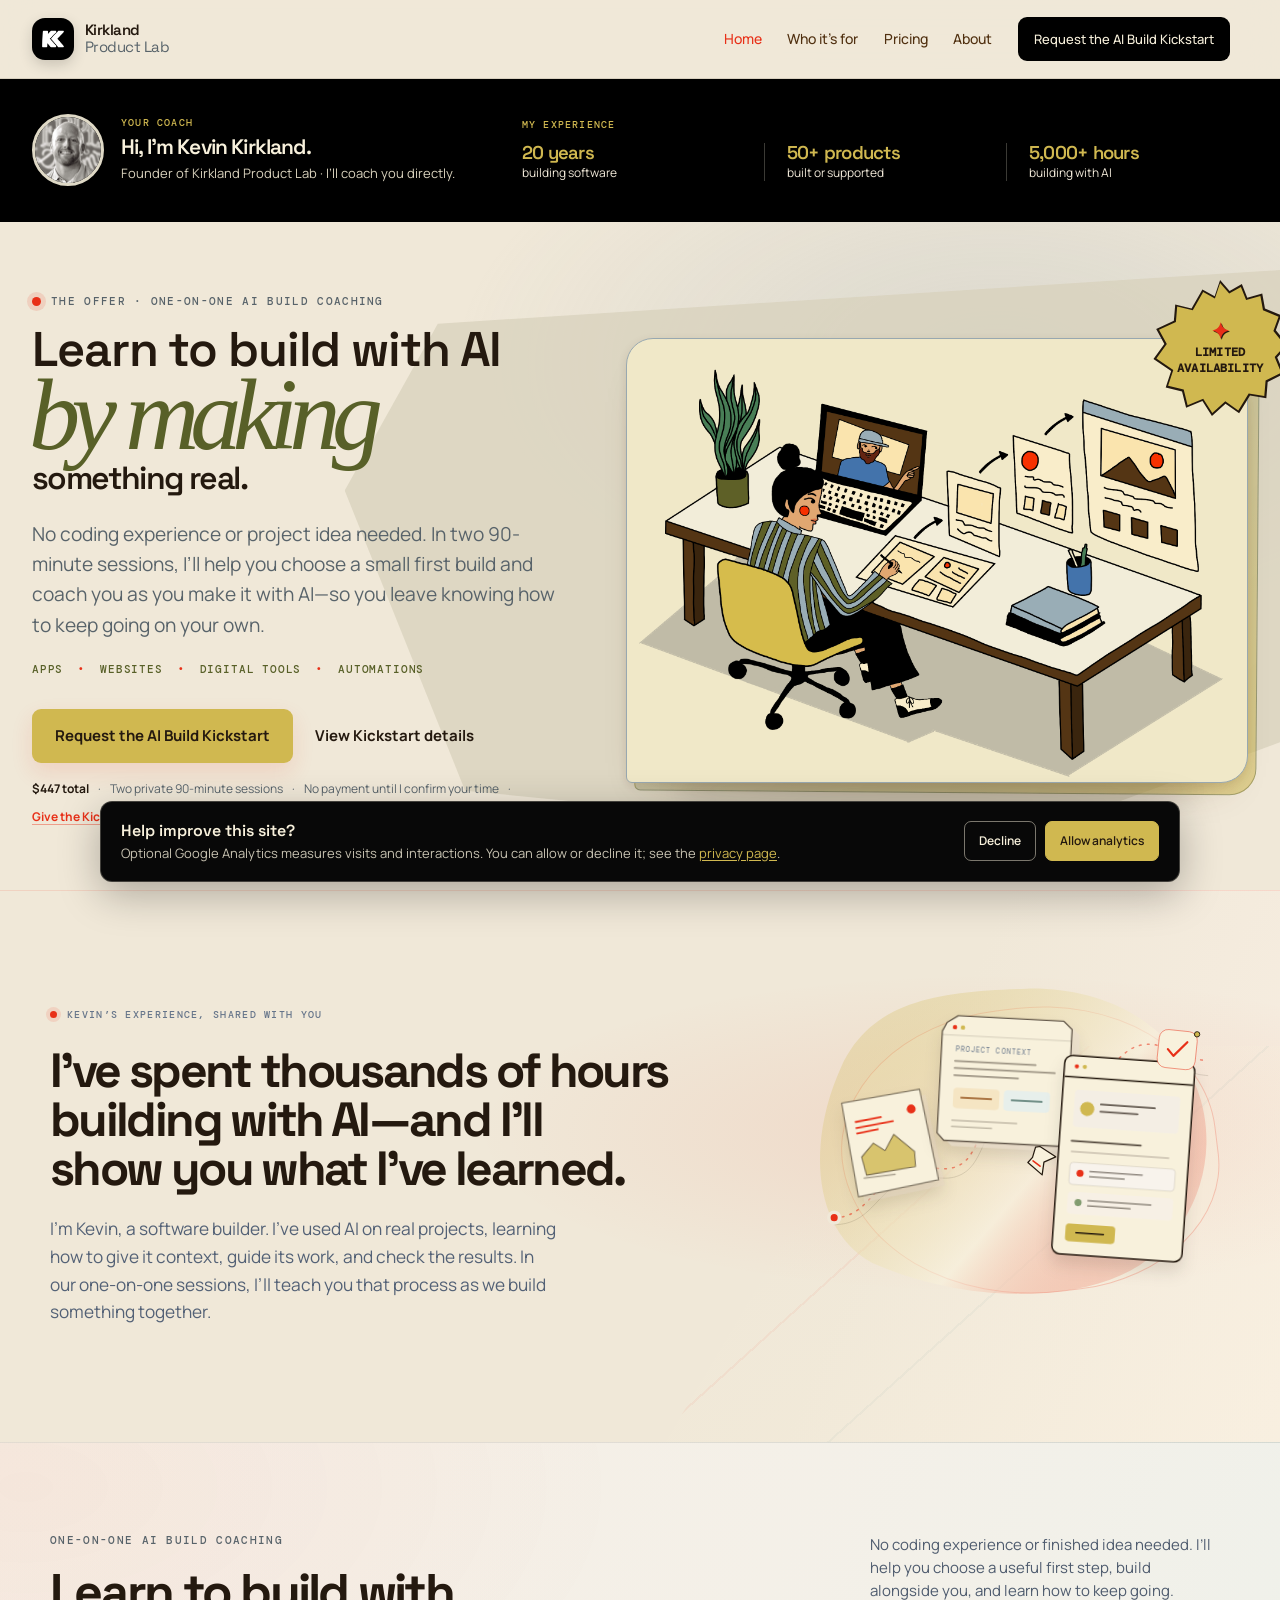
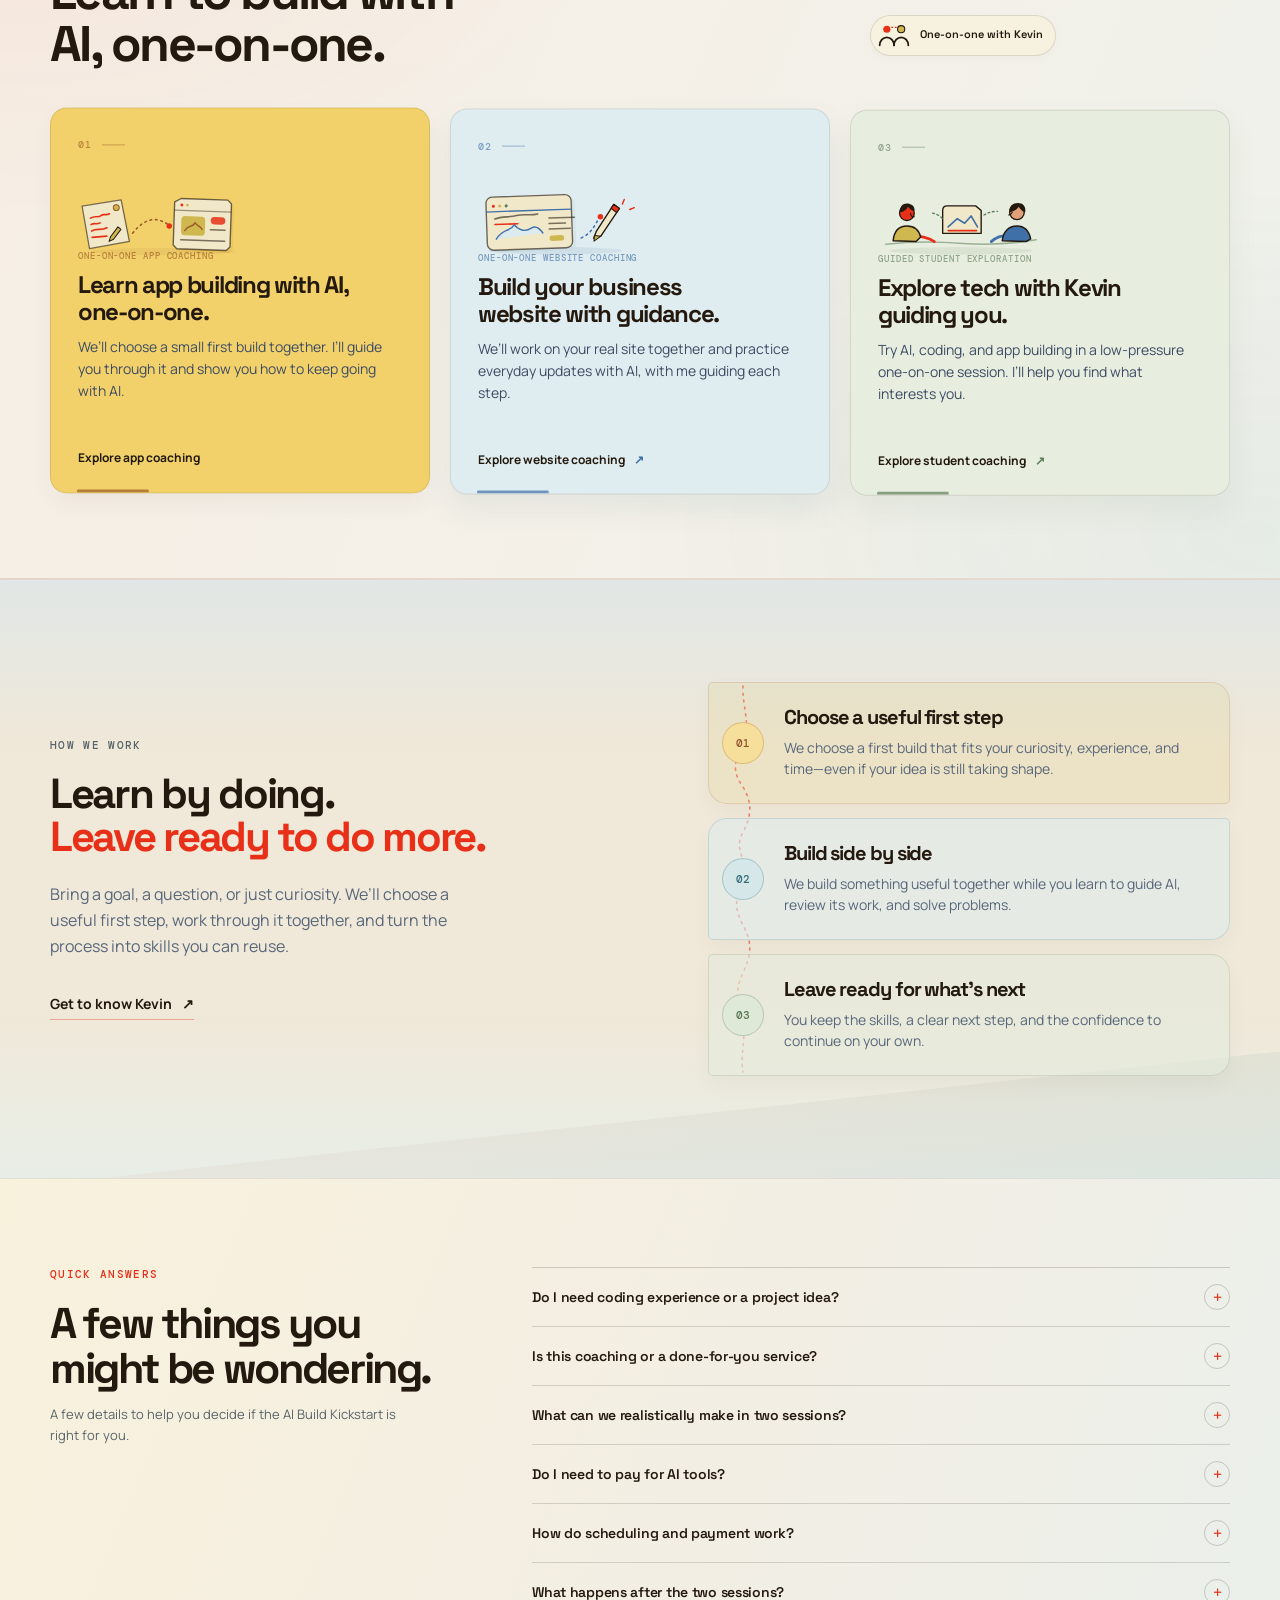
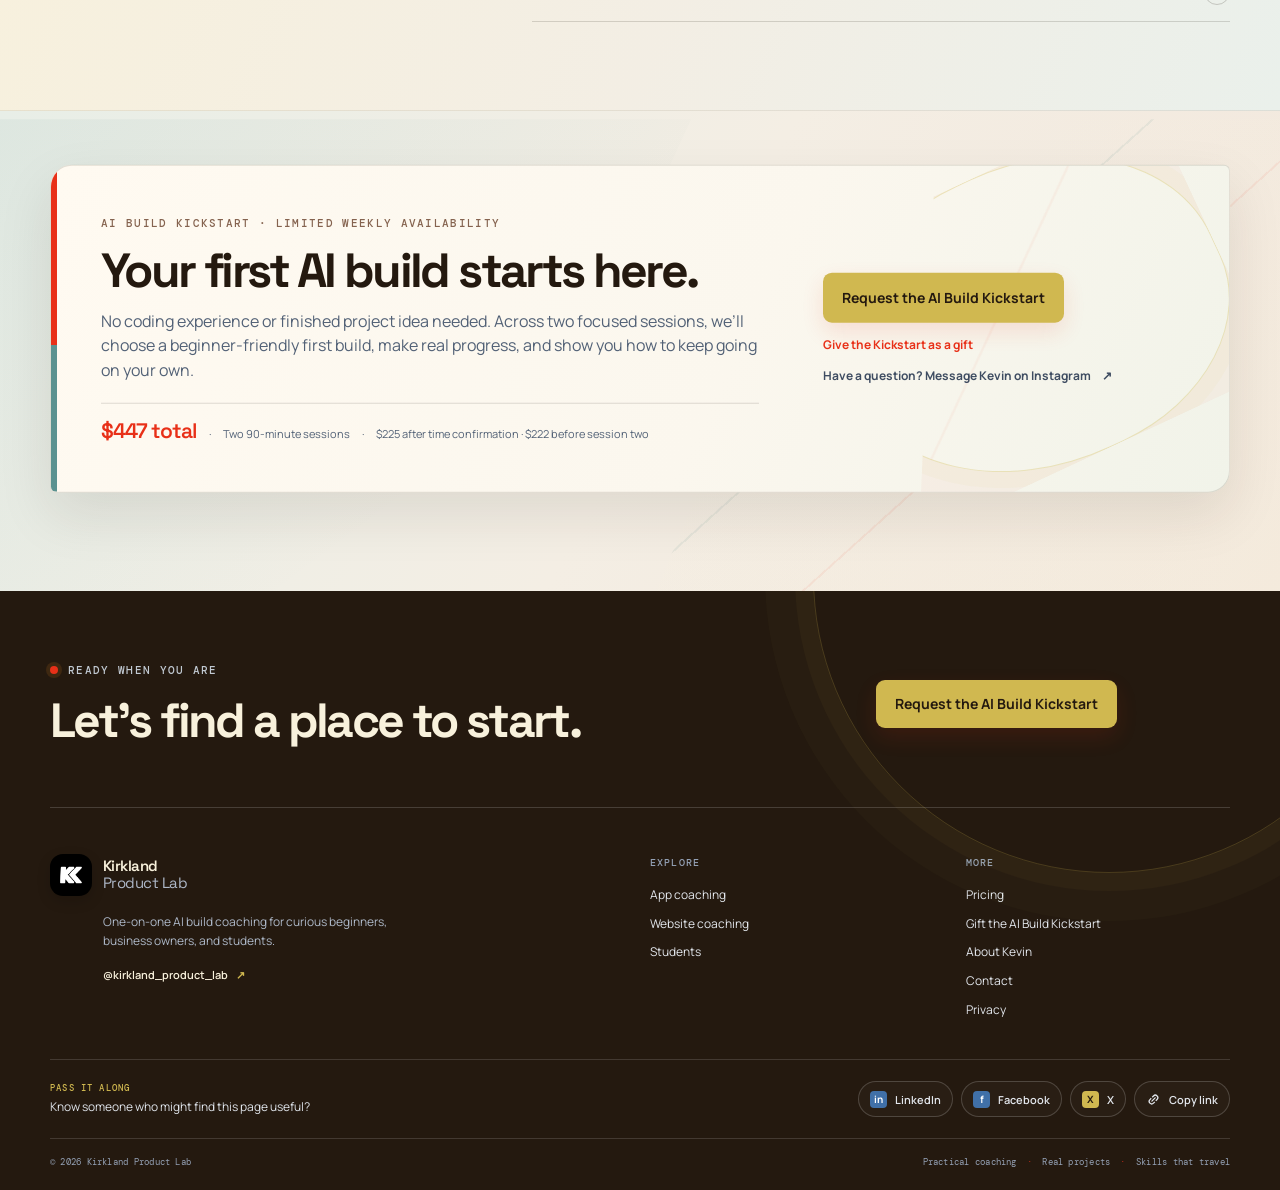
==== index.html @ ff5585af "Polish responsive navigation background" ====
<!doctype html>
<html lang="en">
  <head>
    <meta charset="utf-8" />
    <meta name="viewport" content="width=device-width, initial-scale=1" />
    <meta name="description" content="Curious about building with AI? No coding experience or finished project idea needed. Build a first project with Kevin and learn how to keep going on your own." />
    <title>AI Building for Beginners | Kirkland Product Lab</title>
    <link rel="canonical" href="https://maverick1o.github.io/KPL/" />
    <meta name="theme-color" content="#f0e8d8" />
    <meta property="og:type" content="website" />
    <meta property="og:locale" content="en_US" />
    <meta property="og:site_name" content="Kirkland Product Lab" />
    <meta property="og:title" content="AI Building for Beginners | Kirkland Product Lab" />
    <meta property="og:description" content="Curious about building with AI? No coding experience or finished project idea needed. Build a first project with Kevin and learn how to keep going on your own." />
    <meta property="og:url" content="https://maverick1o.github.io/KPL/" />
    <meta property="og:image" content="https://maverick1o.github.io/KPL/assets/home-build-with-ai-illustration.png" />
    <meta property="og:image:alt" content="A learner creates a digital project at a desk, with a coach guiding them on screen." />
    <meta name="twitter:card" content="summary_large_image" />
    <meta name="twitter:title" content="AI Building for Beginners | Kirkland Product Lab" />
    <meta name="twitter:description" content="Curious about building with AI? No coding experience or finished project idea needed. Build a first project with Kevin and learn how to keep going on your own." />
    <meta name="twitter:image" content="https://maverick1o.github.io/KPL/assets/home-build-with-ai-illustration.png" />
    <script type="application/ld+json">
{
  "@context": "https://schema.org",
  "@graph": [
    {
      "@type": "Organization",
      "@id": "https://maverick1o.github.io/KPL/#organization",
      "name": "Kirkland Product Lab",
      "url": "https://maverick1o.github.io/KPL/",
      "logo": {
        "@type": "ImageObject",
        "url": "https://maverick1o.github.io/KPL/assets/kpl-icon.png"
      },
      "founder": {
        "@id": "https://maverick1o.github.io/KPL/#kevin-kirkland"
      },
      "sameAs": [
        "https://www.instagram.com/kirkland_product_lab/"
      ]
    },
    {
      "@type": "Person",
      "@id": "https://maverick1o.github.io/KPL/#kevin-kirkland",
      "name": "Kevin Kirkland",
      "jobTitle": "Software consultant and AI coach",
      "worksFor": {
        "@id": "https://maverick1o.github.io/KPL/#organization"
      }
    },
    {
      "@type": "WebSite",
      "@id": "https://maverick1o.github.io/KPL/#website",
      "url": "https://maverick1o.github.io/KPL/",
      "name": "Kirkland Product Lab",
      "publisher": {
        "@id": "https://maverick1o.github.io/KPL/#organization"
      },
      "inLanguage": "en-US"
    },
    {
      "@type": "WebPage",
      "@id": "https://maverick1o.github.io/KPL/#webpage",
      "url": "https://maverick1o.github.io/KPL/",
      "name": "AI Building for Beginners | Kirkland Product Lab",
      "description": "Curious about building with AI? No coding experience or finished project idea needed. Build a first project with Kevin and learn how to keep going on your own.",
      "isPartOf": {
        "@id": "https://maverick1o.github.io/KPL/#website"
      },
      "publisher": {
        "@id": "https://maverick1o.github.io/KPL/#organization"
      },
      "inLanguage": "en-US"
    }
  ]
}
    </script>
    <link rel="icon" href="assets/kpl-icon.png" />
    <link rel="stylesheet" href="styles.css?v=kpl-responsive-20261112" />
    <script type="module" src="site.js?v=kpl-gift-form-20261112"></script>
  </head>
  <body data-page="home"><div id="site">
    <a class="skip-link" href="#main">Skip to content</a>
    <header class="site-header">
      <div class="shell nav-shell">
        <a class="brand" href="./" aria-label="Kirkland Product Lab home">
          <span class="brand-mark"><img src="assets/kpl-icon.png" alt="" /></span>
          <span class="brand-name">Kirkland <b>Product Lab</b></span>
        </a>
        <button class="menu-toggle" type="button" aria-expanded="false" aria-controls="primary-nav">
          <span></span><span></span><span class="sr-only">Toggle navigation</span>
        </button>
        <nav class="primary-nav" id="primary-nav" aria-label="Main navigation">

    <a href="./" aria-current="page">Home</a>

    <a href="./#offers" >Who it’s for</a>

    <a href="pricing.html" >Pricing</a>

    <a href="about.html" >About</a>

          <a class="nav-cta" href="booking.html#booking-widget">Request the AI Build Kickstart</a>
        </nav>
      </div>
    </header>

    <section class="coach-strip" aria-label="Your coach and Kevin's experience">
      <div class="coach-layout">
        <div class="coach-intro">
          <img class="coach-photo" src="assets/kevin-kirkland-02.jpg" alt="Kevin Kirkland" />
          <div><p class="coach-kicker">YOUR COACH</p><h2 class="coach-name">Hi, I’m Kevin Kirkland.</h2><p class="coach-role">Founder of Kirkland Product Lab · I’ll coach you directly.</p></div>
        </div>
        <div class="proof-wrap">
          <p class="proof-label">MY EXPERIENCE</p>
          <div class="proof-grid">
            <div class="proof-item"><span class="proof-value">20 years</span><p class="proof-description">building software</p></div>
            <div class="proof-item"><span class="proof-value">50+ products</span><p class="proof-description">built or supported</p></div>
            <div class="proof-item"><span class="proof-value">5,000+ hours</span><p class="proof-description">building with AI</p></div>
          </div>
        </div>
      </div>
    </section>
    <main id="main">
      <section class="home-hero" id="home-offer" aria-label="One-on-one AI build coaching offer">
        <div class="hero-grid">
          <div class="hero-copy">
            <p class="eyebrow"><span class="eyebrow-dot" aria-hidden="true"></span> THE OFFER · ONE-ON-ONE AI BUILD COACHING</p>
            <h1><span class="title-lead">Learn to build with AI</span><span class="title-word">by making</span><span class="title-follow">something real.</span></h1>
            <p class="hero-lede">No coding experience or project idea needed. In two 90-minute sessions, I’ll help you choose a small first build and coach you as you make it with AI—so you leave knowing how to keep going on your own.</p>
            <ul class="project-types" aria-label="Project examples"><li>Apps</li><li>Websites</li><li>Digital tools</li><li>Automations</li></ul>
            <div class="hero-actions"><a class="button button-lime" href="booking.html#booking-widget">Request the AI Build Kickstart</a><a class="text-link" href="#starter-offer">View Kickstart details</a></div>
            <p class="offer-details"><strong>$447 total</strong><span aria-hidden="true">·</span><span>Two private 90-minute sessions</span><span aria-hidden="true">·</span><span>No payment until I confirm your time</span><span aria-hidden="true">·</span><a href="gift.html" class="offer-gift-link">Give the Kickstart as a gift</a></p>
          </div>
          <figure class="hero-art">
            <div class="art-stack"><div class="art-plate"><img src="assets/home-build-with-ai-illustration.png" alt="A learner creates a digital project at a desk, with a coach guiding them on screen." /></div></div>
            <div class="availability-badge">
              <span class="availability-badge-spark" aria-hidden="true">✦</span>
              <span class="availability-badge-label"><span>Limited</span><span>Availability</span></span>
            </div>
          </figure>
        </div>
      </section>

      <section class="section intro-section" id="intro">
        <div class="shell intro-grid">
          <div class="intro-copy">
            <p class="eyebrow"><span class="eyebrow-dot" aria-hidden="true"></span> KEVIN’S EXPERIENCE, SHARED WITH YOU</p>
            <h2>I’ve spent thousands of hours building with AI—and I’ll show you what I’ve learned.</h2>
            <p class="section-lede">I’m Kevin, a software builder. I’ve used AI on real projects, learning how to give it context, guide its work, and check the results. In our one-on-one sessions, I’ll teach you that process as we build something together.</p>
          </div>
          <figure class="intro-art" data-parallax="0.04">
            <svg viewBox="0 0 480 390" role="img" aria-labelledby="idea-art-title idea-art-desc">
              <title id="idea-art-title">How Kevin turns AI into useful project work</title>
              <desc id="idea-art-desc">A project idea is shaped with useful context, tested in an app, and refined with careful human review before it is ready to use.</desc>
              <defs>
                <linearGradient id="idea-wash" x1="62" y1="45" x2="420" y2="352" gradientUnits="userSpaceOnUse">
                  <stop stop-color="#d0b850" stop-opacity=".25" />
                  <stop offset=".58" stop-color="#f8f1dc" stop-opacity=".62" />
                  <stop offset="1" stop-color="#e83018" stop-opacity=".1" />
                </linearGradient>
                <filter id="idea-shadow" x="25" y="36" width="442" height="334" color-interpolation-filters="sRGB" filterUnits="userSpaceOnUse">
                  <feDropShadow dx="0" dy="11" stdDeviation="9" flood-color="#24190f" flood-opacity=".12" />
                </filter>
              </defs>
              <path d="M251 25c89-2 165 40 192 113 31 83-9 176-86 210-74 33-189 26-280-14C8 297 4 196 42 113 77 37 154 28 251 25Z" fill="url(#idea-wash)" />
              <path d="M34 283c36 0 44-37 75-52 27-13 45 4 66-7 27-14 23-67 57-82 29-13 51 11 77 3 29-9 42-53 74-57 26-3 43 17 72 18" fill="none" stroke="#e83018" stroke-opacity=".53" stroke-width="1.7" stroke-linecap="round" stroke-dasharray="2 7" />
              <path d="M34 291c40 0 47-35 78-50 26-12 43 5 66-7 27-14 25-63 57-77 28-12 51 11 77 3 29-9 42-50 73-54 24-3 44 16 70 17" fill="none" stroke="#24190f" stroke-opacity=".13" stroke-width="1.1" stroke-linecap="round" />
              <circle cx="34" cy="283" r="6" fill="#e83018" stroke="#f0e8d8" stroke-width="4" />

              <g transform="rotate(-7 95 205)" filter="url(#idea-shadow)">
                <path d="M55 155 144 150l9 104-92 8Z" fill="#e7d8c5" fill-opacity=".48" />
                <path d="M49 148 138 143l9 104-92 8Z" fill="#f8f1dc" stroke="#24190f" stroke-opacity=".52" stroke-width="1.4" stroke-linejoin="round" />
                <path d="m62 171 29-2m-29 9 42-3m-42 9 24-2" stroke="#e83018" stroke-width="2" stroke-linecap="round" />
                <path d="m64 211 15-14 12 10 12-17 21 22-1 17-56 3Z" fill="#d0b850" fill-opacity=".78" stroke="#24190f" stroke-opacity=".55" stroke-width="1.2" stroke-linejoin="round" />
                <path d="M64 235h35" stroke="#24190f" stroke-opacity=".36" stroke-width="1.7" stroke-linecap="round" />
                <circle cx="126" cy="164" r="5" fill="#e83018" />
              </g>

              <g transform="rotate(3 239 131)" filter="url(#idea-shadow)">
                <path d="m167 73 12-8h119l10 9v124l-9 8H170l-8-8V83Z" fill="#eadfce" fill-opacity=".7" />
                <path d="m158 67 12-8h119l10 9v124l-9 8H161l-8-8V77Z" fill="#f8f1dc" stroke="#24190f" stroke-opacity=".68" stroke-width="1.5" stroke-linejoin="round" />
                <path d="M153 81h146" stroke="#24190f" stroke-opacity=".18" />
                <circle cx="167" cy="72" r="2.5" fill="#e83018" />
                <circle cx="176" cy="72" r="2.5" fill="#d0b850" />
                <text x="169" y="99" fill="#66758a" font-family="DM Mono, monospace" font-size="8" letter-spacing="1.2">PROJECT CONTEXT</text>
                <path d="M169 110h91m-91 8h113m-113 8h72" stroke="#24190f" stroke-opacity=".42" stroke-width="2" stroke-linecap="round" />
                <rect x="169" y="140" width="52" height="23" rx="4" fill="#f5e5c3" />
                <path d="M178 151h34" stroke="#9a5a25" stroke-opacity=".8" stroke-width="2" stroke-linecap="round" />
                <rect x="226" y="140" width="52" height="23" rx="4" fill="#e7efeb" />
                <path d="M235 151h34" stroke="#557970" stroke-opacity=".8" stroke-width="2" stroke-linecap="round" />
                <path d="M169 177h73m-73 7h45" stroke="#24190f" stroke-opacity=".25" stroke-width="1.7" stroke-linecap="round" />
              </g>

              <g transform="rotate(4 367 222)" filter="url(#idea-shadow)">
                <rect x="286" y="105" width="147" height="224" rx="9" fill="#f8f1dc" stroke="#24190f" stroke-width="1.7" />
                <path d="M287 129h145" stroke="#24190f" stroke-width="1.5" />
                <circle cx="300" cy="117" r="2.4" fill="#e83018" />
                <circle cx="309" cy="117" r="2.4" fill="#d0b850" />
                <rect x="300" y="143" width="119" height="42" rx="4" fill="#f4eee4" />
                <circle cx="315" cy="164" r="8" fill="#d0b850" />
                <path d="M330 158h61m-61 8h42" stroke="#24190f" stroke-opacity=".68" stroke-width="2" stroke-linecap="round" />
                <path d="M300 201h78" stroke="#24190f" stroke-opacity=".75" stroke-width="2.2" stroke-linecap="round" />
                <path d="M300 213h111" stroke="#24190f" stroke-opacity=".22" stroke-width="1.5" />
                <rect x="300" y="225" width="119" height="25" rx="4" fill="#f8f3ec" stroke="#24190f" stroke-opacity=".12" />
                <circle cx="312" cy="237" r="4" fill="#e83018" />
                <path d="M323 234h59m-59 6h39" stroke="#24190f" stroke-opacity=".48" stroke-width="1.7" stroke-linecap="round" />
                <rect x="300" y="258" width="119" height="25" rx="4" fill="#f7f0e5" />
                <circle cx="312" cy="270" r="4" fill="#829c70" />
                <path d="M323 267h71m-71 6h48" stroke="#24190f" stroke-opacity=".48" stroke-width="1.7" stroke-linecap="round" />
                <rect x="300" y="294" width="56" height="20" rx="4" fill="#d0b850" />
                <path d="M312 304h31" stroke="#24190f" stroke-width="1.8" stroke-linecap="round" />
              </g>

              <g transform="rotate(-8 280 217)">
                <path d="m268 201 16 14-14 4-4 14-14-16 6-5 5-11Z" fill="#f8f1dc" stroke="#24190f" stroke-width="1.4" stroke-linejoin="round" />
                <path d="m258 216 7 7" stroke="#e83018" stroke-width="1.8" stroke-linecap="round" />
              </g>
              <g transform="rotate(6 419 94)">
                <rect x="399" y="72" width="43" height="43" rx="10" fill="#f8f1dc" stroke="#e83018" stroke-opacity=".52" />
                <path d="m410 94 7 7 14-17" fill="none" stroke="#e83018" stroke-width="2.5" stroke-linecap="round" stroke-linejoin="round" />
                <circle cx="441" cy="74" r="3" fill="#d0b850" stroke="#24190f" stroke-width="1" />
              </g>
            </svg>
          </figure>
        </div>
      </section>

      <section class="section offers-section" id="offers" data-parallax-bg="0.025">
        <div class="shell">
          <div class="section-heading">
            <div><p class="eyebrow">ONE-ON-ONE AI BUILD COACHING</p><h2>Learn to build with AI, one-on-one.</h2></div>
            <div class="offers-intro">
              <p>No coding experience or finished idea needed. I’ll help you choose a useful first step, build alongside you, and learn how to keep going.</p>
              <div class="coach-note">
                <svg viewBox="0 0 38 32" aria-hidden="true">
                  <circle cx="11" cy="9" r="4" fill="#e83018" />
                  <path d="M3 27c0-5 3.6-9 8-9s8 4 8 9" fill="none" stroke="#24190f" stroke-width="2" stroke-linecap="round" />
                  <circle cx="27" cy="9" r="4" fill="#d0b850" stroke="#24190f" stroke-width="1.2" />
                  <path d="M19 27c0-5 3.6-9 8-9s8 4 8 9" fill="none" stroke="#24190f" stroke-width="2" stroke-linecap="round" />
                  <path d="M16 7h6" stroke="#e83018" stroke-width="1.5" stroke-dasharray="2 2" />
                </svg>
                <span>One-on-one with Kevin</span>
              </div>
            </div>
          </div>
          <div class="offer-grid">
            <article class="offer-card offer-card-lime" data-parallax="0.015">
              <div class="card-topline"><span class="card-index">01</span><span class="card-icon">&lt;/&gt;</span></div>
              <svg class="offer-art" data-parallax="0.05" viewBox="0 0 180 72" aria-hidden="true">
                <ellipse cx="92" cy="63" rx="79" ry="4" fill="#9a5a25" fill-opacity=".09" />
                <g transform="rotate(-5 32 36)">
                  <path d="M8 14 51 10l5 45-44 4Z" fill="#d8a735" fill-opacity=".19" />
                  <path d="M6 11 49 8l5 46-44 4Z" fill="#f0e8c8" stroke="#24190f" stroke-opacity=".58" stroke-width="1.4" stroke-linejoin="round" />
                  <circle cx="43" cy="16" r="3.2" fill="#d0b850" stroke="#9a5a25" stroke-width="1.1" />
                  <path d="M14 25c5-3 8 1 12-2 3-2 5 1 9-1M14 32c4-2 6 1 10-1M14 39c6-3 10 1 17-2M14 46h16" fill="none" stroke="#e83018" stroke-width="1.8" stroke-linecap="round" />
                  <path d="m34 47 9-10 3 3-9 10-5 2Z" fill="#d0b850" stroke="#24190f" stroke-width="1.1" stroke-linejoin="round" />
                </g>
                <path d="M59 43c14-17 26-19 41-8" fill="none" stroke="#9a5a25" stroke-width="1.7" stroke-dasharray="2 4" stroke-linecap="round" />
                <circle cx="99" cy="35" r="3" fill="#e83018" />
                <g transform="rotate(2 137 36)">
                  <path d="m107 13 7-4h51l4 4v47l-4 4h-54l-4-4Z" fill="#c99125" fill-opacity=".16" />
                  <path d="m104 10 7-4h51l4 4v47l-4 4h-54l-4-4Z" fill="#f0e8c8" stroke="#24190f" stroke-opacity=".65" stroke-width="1.5" stroke-linejoin="round" />
                  <path d="M104 19h62" stroke="#24190f" stroke-opacity=".42" stroke-width="1.3" />
                  <circle cx="112" cy="13" r="1.6" fill="#e83018" /><circle cx="118" cy="13" r="1.6" fill="#d0b850" />
                  <rect x="112" y="25" width="26" height="21" rx="4" fill="#d0b850" />
                  <path d="M116 41c5-8 8-3 11-9 3 4 6 3 8 7" fill="none" stroke="#9a5a25" stroke-width="1.5" stroke-linecap="round" />
                  <rect x="144" y="25" width="16" height="8" rx="4" fill="#e83018" fill-opacity=".84" />
                  <path d="M144 39h16M112 51h48" stroke="#24190f" stroke-opacity=".58" stroke-width="1.6" stroke-linecap="round" />
                </g>
              </svg>
              <p class="card-label">ONE-ON-ONE APP COACHING</p>
              <h3>Learn app building with AI, one-on-one.</h3>
              <p>We’ll choose a small first build together. I’ll guide you through it and show you how to keep going with AI.</p>
              <a class="card-link" href="app-building.html">Explore app coaching</a>
            </article>
            <article class="offer-card" data-parallax="0.018">
              <div class="card-topline"><span class="card-index">02</span><span class="card-icon">↗</span></div>
              <svg class="offer-art" data-parallax="0.046" viewBox="0 0 180 72" aria-hidden="true">
                <ellipse cx="84" cy="63" rx="73" ry="4" fill="#4070a8" fill-opacity=".1" />
                <g transform="rotate(-2 59 36)">
                  <path d="M13 13c0-4 3-7 7-7h79c4 0 7 3 7 7v44c0 4-3 7-7 7H20c-4 0-7-3-7-7Z" fill="#b8d0d5" fill-opacity=".3" />
                  <path d="M9 10c0-4 3-7 7-7h79c4 0 7 3 7 7v44c0 4-3 7-7 7H16c-4 0-7-3-7-7Z" fill="#f0e8c8" stroke="#24190f" stroke-opacity=".64" stroke-width="1.5" />
                  <path d="M9 19h93" stroke="#4070a8" stroke-width="1.4" />
                  <circle cx="17" cy="13" r="1.7" fill="#e83018" /><circle cx="24" cy="13" r="1.7" fill="#d0b850" /><circle cx="31" cy="13" r="1.7" fill="#5e7e5a" />
                  <path d="M18 27c8-3 16-1 24-3 8-2 15 1 23-1" fill="none" stroke="#24190f" stroke-opacity=".6" stroke-width="1.7" stroke-linecap="round" />
                  <path d="M18 33h25" stroke="#e83018" stroke-width="1.7" stroke-linecap="round" />
                  <path d="M19 49c8-12 15-7 20-15 5 6 11 9 19 4 4-2 8 0 12 6" fill="#dcebef" stroke="#4070a8" stroke-width="1.5" stroke-linecap="round" stroke-linejoin="round" />
                  <path d="M77 28h28M77 34h18M77 40h23" stroke="#24190f" stroke-opacity=".58" stroke-width="1.6" stroke-linecap="round" />
                  <rect x="77" y="47" width="16" height="6" rx="3" fill="#d0b850" />
                </g>
                <path d="M112 49c10-4 15-13 20-23" fill="none" stroke="#4070a8" stroke-width="1.7" stroke-dasharray="2 4" stroke-linecap="round" />
                <circle cx="133" cy="26" r="3" fill="#e83018" />
                <g transform="rotate(13 148 33)">
                  <path d="m143 13 7 3-13 34-7 4 1-8Z" fill="#f0e8c8" stroke="#24190f" stroke-width="1.5" stroke-linejoin="round" />
                  <path d="m143 13 7 3-2 5-7-3Z" fill="#e83018" stroke="#24190f" stroke-width="1.2" stroke-linejoin="round" />
                  <path d="m130 51 7-1-6 7Z" fill="#d0b850" stroke="#24190f" stroke-width="1.1" stroke-linejoin="round" />
                </g>
                <path d="m157 12 2-5m6 11 5-2" stroke="#e83018" stroke-width="1.6" stroke-linecap="round" />
              </svg>
              <p class="card-label">ONE-ON-ONE WEBSITE COACHING</p>
              <h3>Build your business website with guidance.</h3>
              <p>We’ll work on your real site together and practice everyday updates with AI, with me guiding each step.</p>
              <a class="card-link" href="website-building.html">Explore website coaching <span aria-hidden="true">↗</span></a>
            </article>
            <article class="offer-card" data-parallax="0.021">
              <div class="card-topline"><span class="card-index">03</span><span class="card-icon">✳</span></div>
              <svg class="offer-art" data-parallax="0.042" viewBox="0 0 180 72" aria-hidden="true">
                <ellipse cx="90" cy="64" rx="78" ry="4" fill="#5e7e5a" fill-opacity=".1" />
                <path d="M8 57c32-4 59-3 84-1 29 2 52 1 80-4" fill="none" stroke="#5e7e5a" stroke-opacity=".55" stroke-width="1.7" stroke-linecap="round" />
                <path d="M32 48c12-1 21 1 29 6" fill="none" stroke="#e83018" stroke-width="3" stroke-linecap="round" />
                <path d="M148 48c-10-2-18 0-25 6" fill="none" stroke="#4070a8" stroke-width="3" stroke-linecap="round" />
                <path d="M70 20c0-3 2-5 5-5h31l6 5v25H70Z" fill="#f0e8c8" stroke="#24190f" stroke-width="1.5" stroke-linejoin="round" />
                <path d="m76 38 10-9 8 5 7-8 7 12" fill="none" stroke="#4070a8" stroke-width="1.8" stroke-linecap="round" stroke-linejoin="round" />
                <path d="M76 42h31" stroke="#e83018" stroke-width="1.7" stroke-linecap="round" />
                <path d="M59 23c4 1 7 2 11 6m45-4c5-3 9-4 15-4" fill="none" stroke="#5e7e5a" stroke-width="1.5" stroke-dasharray="2 3" stroke-linecap="round" />
                <circle cx="31" cy="23" r="8" fill="#e83018" stroke="#24190f" stroke-width="1.5" />
                <path d="M23 22c0-7 5-11 11-9 4 1 6 4 5 8-3-1-5-3-7-5-2 4-5 6-9 6Z" fill="#24190f" />
                <path d="M16 53c1-10 6-16 15-16 8 0 13 4 15 12l-5 5Z" fill="#d0b850" stroke="#24190f" stroke-width="1.6" stroke-linejoin="round" />
                <path d="M35 23c0 3 2 4 4 4" fill="none" stroke="#24190f" stroke-width="1.2" stroke-linecap="round" />
                <circle cx="151" cy="22" r="8" fill="#e0a078" stroke="#24190f" stroke-width="1.5" />
                <path d="M143 22c-1-6 3-10 9-10 6 0 9 4 8 10-3-1-5-3-7-6-2 3-5 5-10 6Z" fill="#24190f" />
                <path d="M135 53c1-10 7-16 16-16 8 0 13 5 15 14l-5 3Z" fill="#4070a8" stroke="#24190f" stroke-width="1.6" stroke-linejoin="round" />
                <path d="M146 22c-1 2-2 3-4 3" fill="none" stroke="#24190f" stroke-width="1.2" stroke-linecap="round" />
              </svg>
              <p class="card-label">GUIDED STUDENT EXPLORATION</p>
              <h3>Explore tech with Kevin guiding you.</h3>
              <p>Try AI, coding, and app building in a low-pressure one-on-one session. I’ll help you find what interests you.</p>
              <a class="card-link" href="student-coaching.html">Explore student coaching <span aria-hidden="true">↗</span></a>
            </article>
          </div>
        </div>
      </section>

      <section class="section how-section" id="how-we-work" data-parallax-bg="0.016">
        <div class="shell how-grid">
          <div class="how-intro">
            <p class="eyebrow">HOW WE WORK</p>
            <h2>Learn by doing.<br /><span>Leave ready to do more.</span></h2>
            <p>Bring a goal, a question, or just curiosity. We’ll choose a useful first step, work through it together, and turn the process into skills you can reuse.</p>
            <a class="text-link" href="about.html">Get to know Kevin <span aria-hidden="true">↗</span></a>
          </div>
          <div class="steps-list">
              <svg class="steps-route" data-parallax="0.03" viewBox="0 0 70 394" preserveAspectRatio="none" aria-hidden="true">
              <path d="M35 4c-1 21 8 36 0 56-8 19-12 28 0 45 10 16 8 30 0 45-11 20 8 30 0 48-8 20-9 28 0 45 10 19 8 30 0 48-10 20-4 32 0 50 3 18-3 31 0 49" fill="none" stroke="#e83018" stroke-opacity=".56" stroke-width="1.6" stroke-linecap="round" stroke-dasharray="2 5" />
              <circle cx="35" cy="60" r="4" fill="#d0b850" stroke="#9a5a25" stroke-width="1.3" />
              <circle cx="35" cy="198" r="4" fill="#dcebef" stroke="#4070a8" stroke-width="1.3" />
              <circle cx="35" cy="337" r="4" fill="#e4ebdc" stroke="#5e7e5a" stroke-width="1.3" />
            </svg>
            <article class="step"><span>01</span><div><h3>Choose a useful first step</h3><p>We choose a first build that fits your curiosity, experience, and time—even if your idea is still taking shape.</p></div></article>
            <article class="step"><span>02</span><div><h3>Build side by side</h3><p>We build something useful together while you learn to guide AI, review its work, and solve problems.</p></div></article>
            <article class="step"><span>03</span><div><h3>Leave ready for what’s next</h3><p>You keep the skills, a clear next step, and the confidence to continue on your own.</p></div></article>
          </div>
        </div>
      </section>


    <section class="faq-section" id="kickstart-faq" aria-labelledby="kickstart-faq-title">
      <div class="shell faq-layout">
        <div class="faq-intro">
          <p class="eyebrow">QUICK ANSWERS</p>
          <h2 id="kickstart-faq-title">A few things you might be wondering.</h2>
          <p>A few details to help you decide if the AI Build Kickstart is right for you.</p>
        </div>
        <div class="faq-list">

            <details class="faq-item">
              <summary>Do I need coding experience or a project idea?</summary>
              <div class="faq-answer"><p>No. Bring a question, a goal, or just curiosity. We’ll choose a small first build together, and I’ll teach you as you build with AI.</p></div>
            </details>

            <details class="faq-item">
              <summary>Is this coaching or a done-for-you service?</summary>
              <div class="faq-answer"><p>It’s coaching. You’ll make the project decisions and work alongside me. I’ll guide the AI workflow, explain key choices, and help you get unstuck.</p></div>
            </details>

            <details class="faq-item">
              <summary>What can we realistically make in two sessions?</summary>
              <div class="faq-answer"><p>We’ll agree on a focused first milestone that fits three hours—often a simple first version or a useful improvement. A larger idea may need more work afterward.</p></div>
            </details>

            <details class="faq-item">
              <summary>Do I need to pay for AI tools?</summary>
              <div class="faq-answer"><p>We’ll choose tools that fit the project and your budget. If a paid plan is needed, I’ll discuss it with you before you sign up or pay for anything.</p></div>
            </details>

            <details class="faq-item">
              <summary>How do scheduling and payment work?</summary>
              <div class="faq-answer"><p>Request a preferred time for free. I’ll confirm it or suggest another. After confirmation, $225 reserves the first session; $222 is due before session two.</p></div>
            </details>

            <details class="faq-item">
              <summary>What happens after the two sessions?</summary>
              <div class="faq-answer"><p>You’ll leave with a clear next step and a process you can use on your own. Optional monthly support is available, but there’s no automatic enrollment.</p></div>
            </details>

        </div>
      </div>
    </section>


      <section class="cta-section home-starter-cta" id="starter-offer" data-parallax-bg="0.02"><div class="shell cta-card home-starter-card" data-parallax="0.018"><div class="home-starter-copy"><p class="eyebrow eyebrow-light">AI BUILD KICKSTART · LIMITED WEEKLY AVAILABILITY</p><h2>Your first AI build starts here.</h2><p>No coding experience or finished project idea needed. Across two focused sessions, we’ll choose a beginner-friendly first build, make real progress, and show you how to keep going on your own.</p><p class="home-starter-details"><strong>$447 total</strong><span aria-hidden="true">·</span><span>Two 90-minute sessions</span><span aria-hidden="true">·</span><span>$225 after time confirmation · $222 before session two</span></p></div><div class="home-starter-actions"><a class="button button-lime" href="booking.html#booking-widget">Request the AI Build Kickstart</a><a class="text-link" href="gift.html">Give the Kickstart as a gift</a><a class="text-link" href="https://www.instagram.com/kirkland_product_lab/" target="_blank" rel="noopener noreferrer">Have a question? Message Kevin on Instagram <span aria-hidden="true">↗</span></a></div></div></section>
    </main>

    <footer class="site-footer" id="site-footer">
      <div class="shell footer-invite">
        <div class="footer-invite-copy">
          <p class="eyebrow"><span class="eyebrow-dot" aria-hidden="true"></span> READY WHEN YOU ARE</p>
          <h2>Let’s find a place to start.</h2>
        </div>
        <div class="footer-invite-action">
          <a class="button button-lime" href="booking.html#booking-widget">Request the AI Build Kickstart</a>
        </div>
      </div>
      <div class="shell footer-main">
        <div class="footer-brand-block">
          <a class="brand brand-inverse" href="./" aria-label="Kirkland Product Lab home">
            <span class="brand-mark"><img src="assets/kpl-icon.png" alt="" /></span>
            <span class="brand-name">Kirkland <b>Product Lab</b></span>
          </a>
          <p>One-on-one AI build coaching for curious beginners, business owners, and students.</p>
          <a class="footer-handle" href="https://www.instagram.com/kirkland_product_lab/" target="_blank" rel="noopener noreferrer">@kirkland_product_lab <span aria-hidden="true">↗</span></a>
        </div>
        <nav class="footer-links" aria-label="Footer navigation">
          <div><h3>Explore</h3><a href="app-building.html">App coaching</a><a href="website-building.html">Website coaching</a><a href="student-coaching.html">Students</a></div>
          <div><h3>More</h3><a href="pricing.html">Pricing</a><a href="gift.html">Gift the AI Build Kickstart</a><a href="about.html">About Kevin</a><a href="contact.html">Contact</a><a href="privacy.html">Privacy</a></div>
        </nav>
      </div>
      <div class="shell footer-share">
        <div class="footer-share-copy">
          <p class="footer-share-label">PASS IT ALONG</p>
          <p>Know someone who might find this page useful?</p>
        </div>
        <div class="footer-share-main">
          <div class="footer-share-actions" role="group" aria-label="Share this page">
            <a class="share-action" data-share-platform="linkedin" href="https://www.linkedin.com/sharing/share-offsite/?url=https%3A%2F%2Fmaverick1o.github.io%2FKPL%2F" target="_blank" rel="noopener noreferrer" aria-label="Share this page on LinkedIn"><span class="share-mark share-mark-linkedin" aria-hidden="true">in</span><span>LinkedIn</span></a>
            <a class="share-action" data-share-platform="facebook" href="https://www.facebook.com/sharer/sharer.php?u=https%3A%2F%2Fmaverick1o.github.io%2FKPL%2F" target="_blank" rel="noopener noreferrer" aria-label="Share this page on Facebook"><span class="share-mark share-mark-facebook" aria-hidden="true">f</span><span>Facebook</span></a>
            <a class="share-action" data-share-platform="x" href="https://twitter.com/intent/tweet?text=One-on-one%20AI%20build%20coaching%20for%20curious%20beginners%20with%20Kevin%20Kirkland.&url=https%3A%2F%2Fmaverick1o.github.io%2FKPL%2F" target="_blank" rel="noopener noreferrer" aria-label="Share this page on X"><span class="share-mark share-mark-x" aria-hidden="true">X</span><span>X</span></a>
            <button class="share-action" type="button" data-copy-page-link><svg viewBox="0 0 24 24" aria-hidden="true"><path d="M8.7 15.3a1 1 0 0 1 0-1.4l5.2-5.2a1 1 0 1 1 1.4 1.4l-5.2 5.2a1 1 0 0 1-1.4 0ZM7 17a3 3 0 0 1 0-4.2l2.1-2.1-1.4-1.4-2.1 2.1a5 5 0 0 0 7.1 7.1l2.1-2.1-1.4-1.4L11.2 17A3 3 0 0 1 7 17Zm10-10a3 3 0 0 1 0 4.2l-2.1 2.1 1.4 1.4 2.1-2.1a5 5 0 0 0-7.1-7.1L9.2 7.6l1.4 1.4L12.8 7A3 3 0 0 1 17 7Z"/></svg><span>Copy link</span></button>
            <button class="share-action share-native-action" type="button" data-native-share hidden><svg viewBox="0 0 24 24" aria-hidden="true"><path d="M18 16.1a3 3 0 0 0-2.4 1.2l-6.9-4a3.1 3.1 0 0 0 0-2.6l6.9-4A3 3 0 1 0 14.7 5c0 .2 0 .4.1.6l-6.9 4a3 3 0 1 0 0 4.8l6.9 4a3 3 0 1 0 3.2-2.3Z"/></svg><span>Share</span></button>
          </div>
          <span class="footer-share-feedback" data-share-feedback role="status" aria-live="polite"></span>
        </div>
      </div>
      <div class="shell footer-bottom"><span>© <span data-year>2026</span> Kirkland Product Lab</span><span>Practical coaching <i>·</i> Real projects <i>·</i> Skills that travel</span></div>
    </footer>
</div>
</body>
</html>
---- styles.css ----
@import url('https://fonts.googleapis.com/css2?family=DM+Mono:wght@400;500&family=Manrope:wght@400;500;600;700&family=Space+Grotesk:wght@400;500;600;700&display=swap');

/* Artwork-derived palette shared across every page. */
:root {
  --ink: #24190f;
  --paper: #f0e8d8;
  --paper-deep: #e1e7e6;
  --white: #f8f1dc;
  --muted: #58636a;
  --line: #c0b8a0;
  --lime: #d0b850;
  --lime-dark: #e83018;
  --blue: #4070a8;
  --rust: #e83018;
  --orange: #e83018;
  --olive: #586028;
  --slate: #98a8b0;
  --shadow: 0 24px 56px rgba(36, 25, 15, .11);
}

/* Base structure and shared layout primitives. */
* { box-sizing: border-box; }
html { scroll-behavior: smooth; }
body {
  margin: 0;
  color: var(--ink);
  background: var(--paper);
  background-image: radial-gradient(ellipse at 75% 9%, rgba(232,48,24,.035), transparent 34rem);
  font: 16px/1.55 'Manrope', sans-serif;
  -webkit-font-smoothing: antialiased;
}
img { max-width: 100%; display: block; }
a { color: inherit; text-decoration: none; }
button, input, select, textarea { font: inherit; }
.shell { width: min(1180px, calc(100% - 48px)); margin-inline: auto; }
.sr-only { position: absolute; width: 1px; height: 1px; padding: 0; margin: -1px; overflow: hidden; clip: rect(0,0,0,0); white-space: nowrap; border: 0; }
.skip-link { position: absolute; left: 16px; top: -60px; z-index: 100; padding: 12px 16px; color: var(--ink); background: var(--lime); border-radius: 8px; }
.skip-link:focus { top: 12px; }

.site-header { position: sticky; top: 0; z-index: 20; background: rgba(240,232,216,.96); backdrop-filter: blur(18px); border-bottom: 1px solid rgba(36,25,15,.12); }
.nav-shell { display: flex; align-items: center; justify-content: space-between; min-height: 78px; gap: 28px; }
.brand { display: inline-flex; align-items: center; gap: 11px; flex-shrink: 0; }
.brand-mark { width: 42px; height: 42px; padding: 7px; display: grid; place-items: center; background: #000; border-radius: 13px; box-shadow: 0 5px 14px rgba(0,0,0,.16); }
.brand-mark img { width: 100%; height: 100%; object-fit: contain; }
.brand-name { font: 600 15px/1.12 'Space Grotesk', sans-serif; letter-spacing: -.035em; }
.brand-name b { display: block; font-weight: 400; color: #58636a; }
.primary-nav { display: flex; align-items: center; gap: clamp(14px, 2vw, 26px); color: #503010; font-family: 'Manrope', sans-serif; font-size: 14px; font-weight: 500; }
.primary-nav > a:not(.nav-cta) { color: #503010; transition: color .2s; }
.primary-nav > a:not(.nav-cta):hover, .primary-nav > a[aria-current="page"] { color: var(--rust); }
.nav-cta { display: inline-flex; align-items: center; padding: 12px 16px; color: var(--white); background: #000; border-radius: 9px; font-size: 13px; font-weight: 500; transition: background .2s, transform .2s; }
.nav-cta:hover { background: #24190f; transform: translateY(-1px); }
.menu-toggle { display: none; border-color: #c0b8a0; background: rgba(248,241,220,.82); }
.menu-toggle > span:not(.sr-only) { background: var(--ink); }

.about-hero { position: relative; overflow: hidden; }
.about-hero::before { content: ''; position: absolute; }
.eyebrow { display: flex; align-items: center; gap: 10px; margin: 0 0 19px; font: 500 11px/1.3 'DM Mono', monospace; letter-spacing: .12em; text-transform: uppercase; }
.eyebrow-dot { display: inline-block; width: 8px; height: 8px; border-radius: 50%; }
h1, h2, h3, p { margin-top: 0; }
h1, h2, h3 { font-family: 'Space Grotesk', sans-serif; letter-spacing: -.055em; }
h1 { font-size: clamp(48px, 6.2vw, 78px); line-height: .99; margin: 0 0 25px; font-weight: 600; }
.hero-lede { max-width: 640px; font-size: clamp(18px, 2vw, 21px); line-height: 1.54; margin: 0; }
.hero-actions { display: flex; flex-wrap: wrap; align-items: center; gap: 24px; margin-top: 34px; }
.button { display: inline-flex; align-items: center; justify-content: center; gap: 15px; min-height: 50px; padding: 0 19px; border: 0; border-radius: 9px; font-size: 14px; font-weight: 700; cursor: pointer; transition: transform .2s, background .2s, box-shadow .2s; }
.button:hover { transform: translateY(-2px); box-shadow: 0 10px 24px rgba(0,0,0,.14); }
.text-link { display: inline-flex; gap: 11px; align-items: center; font-size: 14px; font-weight: 700; }
.text-link:hover { color: var(--blue); }
.proof-strip { display: flex; align-items: center; flex-wrap: wrap; gap: 12px; margin-top: 46px; font: 400 10px 'DM Mono', monospace; letter-spacing: .02em; }
.proof-strip i { width: 4px; height: 4px; border-radius: 50%; }

.section { padding-block: 105px; }
.intro-grid { display: grid; }
.intro-grid h2, .section-heading h2, .how-intro h2, .two-col-section h2, .student-split h2 { font-size: clamp(34px, 4.4vw, 54px); line-height: 1.04; margin: 0 0 23px; }
.intro-grid h2 span { color: var(--blue); }
.section-lede { font-size: 19px; line-height: 1.65; max-width: 820px; }
.intro-grid .section-lede { max-width: 840px; }
.offers-section { background: #e1e7e6; }
.section-heading { display: flex; align-items: end; justify-content: space-between; gap: 40px; margin-bottom: 36px; }
.section-heading h2 { margin-bottom: 0; }
.section-heading > p { max-width: 385px; margin: 0 0 4px; }
.offer-grid { display: grid; grid-template-columns: repeat(3, 1fr); gap: 16px; }
.offer-card { display: flex; flex-direction: column; padding: 25px 25px 23px; border: 1px solid #d6ddd3; transition: transform .25s, box-shadow .25s; }
.offer-card:hover { transform: translateY(-5px); box-shadow: var(--shadow); }
.card-topline { display: flex; align-items: center; justify-content: space-between; margin-bottom: 35px; }
.card-index { font: 500 11px 'DM Mono', monospace; opacity: .65; }
.card-icon { display: grid; place-items: center; width: 38px; height: 38px; border: 1px solid currentColor; font: 600 13px 'DM Mono', monospace; }
.card-label { margin: 0 0 10px; font: 500 10px 'DM Mono', monospace; letter-spacing: .1em; opacity: .65; }
.offer-card h3 { font-size: 25px; line-height: 1.12; margin: 0 0 13px; }
.offer-card > p:not(.card-label) { margin-bottom: 25px; color: #465047; font-size: 14px; }
.card-link { display: inline-flex; align-items: center; gap: 9px; margin-top: auto; font-size: 13px; font-weight: 700; }

.how-grid { display: grid; grid-template-columns: .95fr 1.05fr; gap: 90px; align-items: start; }
.how-intro > p:not(.eyebrow) { max-width: 450px; color: var(--muted); }
.how-intro h2 span { color: var(--blue); }
.how-intro .text-link { margin-top: 18px; }
.steps-list { border-top: 1px solid var(--line); }
.step { display: grid; grid-template-columns: 56px 1fr; gap: 19px; padding: 24px 0; border-bottom: 1px solid var(--line); }
.step > span { font: 500 11px 'DM Mono', monospace; padding-top: 5px; }
.step h3 { margin: 0 0 5px; font-size: 20px; }
.step p { margin: 0; max-width: 520px; color: var(--muted); font-size: 14px; }
.cta-section { padding: 0 0 105px; }
.cta-card { display: flex; align-items: center; justify-content: space-between; gap: 32px; padding: 50px 58px; border-radius: 19px; }
.cta-card h2 { font-size: clamp(31px, 4vw, 43px); line-height: 1.05; margin: 0 0 13px; }
.cta-card p:not(.eyebrow) { margin: 0; }
.cta-card .eyebrow { margin-bottom: 15px; }
.cta-card .button { flex-shrink: 0; }

.detail-hero, .page-hero { background: #e1e7e6; overflow: hidden; }
.detail-grid { display: grid; grid-template-columns: 1.04fr .96fr; align-items: center; gap: 66px; padding-block: 72px; min-height: 600px; }
.detail-copy h1 { color: var(--ink); font-size: clamp(46px, 5.4vw, 68px); }
.detail-copy h1 span { color: var(--blue); }
.detail-copy .hero-lede { color: #4d574e; }
.detail-copy .hero-actions { margin-top: 28px; }
.detail-copy .fine-print { margin: 19px 0 0; font-size: 12px; }
.comic-frame { width: min(100%, 410px); justify-self: end; margin: 0; padding: 10px; background: #fff; border: 1px solid #dbe0d8; }
.comic-frame img { border-radius: 8px; max-height: 478px; width: 100%; object-fit: cover; object-position: top; }
.comic-frame figcaption { padding: 11px 7px 3px; font: 500 10px 'DM Mono', monospace; letter-spacing: .02em; }
.two-col-section { display: grid; grid-template-columns: .86fr 1.14fr; gap: 95px; }
.two-col-section > div:last-child > p:not(.section-lede) { color: var(--muted); }
.soft-section { background: #e1e7e6; }
.feature-grid { display: grid; grid-template-columns: repeat(3,1fr); gap: 15px; margin-top: 36px; }
.feature-grid article { padding: 25px 24px 26px; min-height: 206px; border: 1px solid #d5ddd3; border-radius: 14px; }
.feature-grid article > span { font: 500 11px 'DM Mono', monospace; color: var(--blue); }
.feature-grid h3 { margin: 29px 0 8px; font-size: 21px; }
.feature-grid p { margin: 0; color: var(--muted); font-size: 14px; }

.browser-illustration { width: min(100%, 520px); justify-self: end; padding: 12px; border: 1px solid #d9ded7; }
.browser-top { display: flex; align-items: center; height: 36px; gap: 5px; padding: 0 8px; border-bottom: 1px solid #e8ece6; }
.browser-top > span { width: 7px; height: 7px; background: #d8ded5; border-radius: 50%; }
.browser-top i { flex: 1; max-width: 220px; margin-left: 15px; padding: 5px 11px; border-radius: 5px; text-align: center; font: 400 9px 'DM Mono',monospace; font-style: normal; }
.browser-body { display: grid; grid-template-columns: 66px 1fr; min-height: 276px; border: 1px solid #e9ede7; }
.browser-sidebar { display: flex; flex-direction: column; gap: 13px; padding: 18px 12px; border-right: 1px solid #e4e9e1; }
.browser-sidebar b { height: 6px; border-radius: 10px; }.browser-sidebar b:first-child { width: 30px; }
.browser-preview { padding: 20px; }
.preview-nav { width: 100%; height: 8px; margin-bottom: 23px; }
.preview-hero { padding: 19px; min-height: 124px; display: flex; flex-direction: column; align-items: flex-start; justify-content: center; }
.preview-hero small { font: 500 8px 'DM Mono',monospace; letter-spacing: .1em; }
.preview-hero b { max-width: 210px; margin-top: 7px; font: 600 19px/1.08 'Space Grotesk',sans-serif; letter-spacing: -.05em; }
.preview-hero span { width: 61px; height: 8px; margin-top: 12px; border-radius: 6px; }
.preview-cards { display: grid; grid-template-columns: repeat(3,1fr); gap: 8px; margin-top: 12px; }.preview-cards i { height: 34px; border: 1px solid #e4e9e1; border-radius: 3px; }
.browser-caption { padding: 13px 6px 2px; display: flex; align-items: center; gap: 8px; font: 400 9px 'DM Mono',monospace; }
.caption-dot { width: 7px; height: 7px; border-radius: 50%; }
.student-visual { position: relative; width: min(100%, 480px); min-height: 370px; justify-self: end; padding: 20px; border: 1px solid #d7ded4; }
.student-visual-top { display: flex; justify-content: space-between; align-items: center; font: 500 9px 'DM Mono',monospace; letter-spacing: .1em; }
.student-status { display: flex; align-items: center; gap: 7px; letter-spacing: .04em; }.student-status i { width: 6px; height: 6px; border-radius: 50%; }
.idea-card { position: absolute; left: 33px; top: 76px; width: 195px; padding: 20px; border-radius: 12px; border: 1px solid #dee4db; background: white; transform: rotate(-4deg); }
.idea-label { display: block; font: 500 9px 'DM Mono',monospace; letter-spacing: .08em; margin-bottom: 15px; }.idea-card b { font: 600 20px 'Space Grotesk',sans-serif; letter-spacing: -.05em; }
.idea-lines { display: flex; flex-direction: column; gap: 6px; margin-top: 15px; }.idea-lines i { height: 5px; width: 90%; border-radius: 4px; }.idea-lines i:nth-child(2) { width: 70%; }.idea-lines i:nth-child(3) { width: 82%; }
.arrow-stem { position: absolute; left: 236px; top: 139px; width: 55px; height: 2px; transform: rotate(28deg); }.arrow-stem span { position: absolute; width: 4px; height: 4px; border-radius: 50%; top: -1px; }.arrow-stem span:nth-child(1) { left: 10px; }.arrow-stem span:nth-child(2) { left: 24px; }.arrow-stem span:nth-child(3) { left: 38px; }
.code-card { position: absolute; right: 22px; bottom: 57px; width: 213px; height: 178px; border-radius: 11px; overflow: hidden; border: 1px solid #303830; transform: rotate(3deg); }
.code-head { height: 30px; display: flex; align-items: center; gap: 4px; padding: 0 10px; font: 400 7px 'DM Mono',monospace; }.code-head i { width: 5px; height: 5px; border-radius: 50%; }.code-head span { margin-left: 8px; }
.code-lines { padding: 18px 16px; display: flex; flex-direction: column; gap: 10px; }.code-lines b { display: block; height: 5px; width: 76%; border-radius: 5px; }.code-lines b:nth-child(2) { width: 53%; margin-left: 13px; background: #799542; }.code-lines b:nth-child(3) { width: 66%; margin-left: 13px; }.code-lines b:nth-child(4) { width: 47%; margin-left: 26px; }.code-lines b:nth-child(5) { width: 71%; margin-left: 26px; }.code-lines b:nth-child(6) { width: 41%; background: #799542; }
.code-check { position: absolute; right: 15px; bottom: 14px; display: grid; place-items: center; width: 24px; height: 24px; border-radius: 50%; font-size: 13px; font-weight: 700; }
.student-visual-note { position: absolute; left: 22px; bottom: 20px; max-width: 180px; font: 400 9px/1.5 'DM Mono',monospace; }
.student-split { display: grid; grid-template-columns: 1.15fr .85fr; gap: 80px; align-items: center; }
.student-list { display: grid; gap: 14px; margin-top: 26px; }.student-list p { margin: 0; display: flex; gap: 13px; }.student-list span { font-weight: 700; }
.parent-note { padding: 28px; border-radius: 15px; color: white; }.parent-note-mark { display: inline-grid; place-items: center; width: 43px; height: 43px; margin-bottom: 30px; border-radius: 12px; font: 600 12px 'DM Mono',monospace; }.parent-note h3 { font-size: 25px; line-height: 1.12; margin: 0 0 13px; }.parent-note > p:not(.eyebrow) { font-size: 13px; }

.page-hero { padding-block: 87px; }
.page-hero-inner { max-width: 790px; }.page-hero h1 { font-size: clamp(50px, 7vw, 78px); color: var(--ink); }.page-hero h1 span { color: var(--blue); }.page-hero .hero-lede { color: #4d574e; margin-bottom: 28px; }
.pricing-grid { display: grid; grid-template-columns: repeat(3,1fr); gap: 14px; }
.pricing-card { display: flex; flex-direction: column; padding: 27px 25px 25px; border: 1px solid #dbe1d9; border-radius: 14px; min-height: 376px; }
.pricing-number { font: 500 9px 'DM Mono',monospace; letter-spacing: .1em; color: #59645a; }
.pricing-card h3 { font-size: 24px; margin: 22px 0 10px; }.pricing-card p { color: #59635b; font-size: 13px; min-height: 61px; }.pricing-card ul { display: grid; gap: 9px; padding: 17px 0 23px; margin: 0; list-style: none; border-top: 1px solid rgba(36,25,15,.12); }.pricing-card li { position: relative; padding-left: 19px; color: #444d45; font-size: 12px; }.pricing-card li::before { content: '✓'; position: absolute; left: 0; color: var(--blue); font-weight: 700; }.pricing-card a { display: inline-flex; gap: 8px; margin-top: auto; font-size: 12px; font-weight: 700; }.pricing-card a:hover { color: var(--blue); }
.pricing-note { display: flex; align-items: center; gap: 19px; margin-top: 19px; padding: 22px 25px; border-radius: 13px; }.pricing-note-icon { display: grid; place-items: center; flex: 0 0 38px; height: 38px; border-radius: 50%; font: 600 16px 'Space Grotesk',sans-serif; }.pricing-note div { flex: 1; }.pricing-note h3 { margin: 0 0 3px; font-size: 17px; }.pricing-note p { margin: 0; color: var(--muted); font-size: 12px; }.pricing-note .text-link { flex-shrink: 0; font-size: 12px; }.about-grid { display: grid; grid-template-columns: 1.2fr .8fr; gap: 70px; align-items: center; }.about-hero h1 { max-width: 770px; font-size: clamp(44px, 5.6vw, 70px); }.about-hero .hero-lede { max-width: 590px; }
.about-stat-card { display: grid; grid-template-columns: 1fr; gap: 0; padding: 12px 24px; border: 1px solid rgba(255,255,255,.14); border-radius: 15px; }.about-stat-card > div { display: flex; align-items: center; gap: 16px; padding: 18px 0; border-bottom: 1px solid rgba(255,255,255,.13); }.about-stat-card > div:last-child { border-bottom: 0; }.about-stat-card strong { flex: 0 0 122px; width: auto; font: 600 clamp(28px, 3vw, 36px) 'Space Grotesk',sans-serif; letter-spacing: -.07em; }.about-stat-card span { font-size: 12px; }
.story-label { display: flex; flex-direction: column; align-items: flex-start; }.story-line { width: 1px; height: 115px; margin-left: 5px; }
.about-link-row { display: flex; align-items: center; flex-wrap: wrap; gap: 18px 26px; margin-top: 24px; }.about-link-row .button { margin-top: 0; }.about-linkedin { display: inline-flex; align-items: center; gap: 8px; color: var(--ink); font-size: 13px; font-weight: 700; text-underline-offset: 4px; }.about-linkedin span { color: var(--rust); transition: transform .2s ease; }.about-linkedin:hover span { transform: translate(2px, -2px); }
.quote-band { padding-block: 70px; color: white; text-align: center; }.quote-mark { display: block; font: 600 70px/ .7 'Space Grotesk',sans-serif; }.quote-band blockquote { margin: 20px auto 12px; max-width: 850px; font: 500 clamp(28px, 4vw, 46px)/1.12 'Space Grotesk',sans-serif; letter-spacing: -.05em; }.quote-band p { margin: 0; color: rgba(255,255,255,.75); font-size: 13px; }

.contact-section { overflow: hidden; background: #e1e7e6; }.contact-grid { display: grid; grid-template-columns: .86fr 1.14fr; gap: 90px; align-items: start; }.contact-copy { padding-top: 21px; }.contact-copy h1 { color: var(--ink); font-size: clamp(50px, 6vw, 75px); }.contact-copy h1 span { color: var(--blue); }.contact-copy .hero-lede { max-width: 465px; color: #4f5a50; font-size: 17px; }.contact-reassurance { display: grid; grid-template-columns: 31px 1fr; gap: 12px; max-width: 440px; padding-block: 14px; border-top: 1px solid #d1dbcf; }.contact-reassurance > span { font: 500 10px 'DM Mono',monospace; padding-top: 4px; }.contact-reassurance p { margin: 0; font-size: 13px; }
.contact-instagram-link { margin: 23px 0 0; color: #4f5a50; font-size: 13px; }.contact-instagram-link a { color: var(--ink); font-weight: 700; text-underline-offset: 3px; }.contact-instagram-link a:hover { color: var(--rust); }
.form-card { padding: 30px; border: 1px solid #dce2da; border-radius: 16px; }.form-heading { margin-bottom: 24px; }.form-heading .eyebrow { margin-bottom: 9px; }.form-heading h2 { margin: 0 0 6px; font-size: 29px; }.form-heading p:last-child { margin: 0; color: var(--muted); font-size: 13px; }.form-card form { display: grid; gap: 9px; }.form-card label:not(.consent-row) { margin-top: 7px; color: #343e36; font-size: 12px; font-weight: 700; }.form-card input:not([type=checkbox]), .form-card select, .form-card textarea { width: 100%; padding: 12px 13px; border: 1px solid #d8ded6; border-radius: 8px; outline: none; color: var(--ink); font-size: 13px; }.form-card textarea { resize: vertical; }.consent-row { display: flex; gap: 10px; align-items: flex-start; margin: 10px 0 3px; color: #5c665e; font-size: 11px; }.consent-row input { margin-top: 2px; }.form-submit { width: 100%; margin-top: 7px; }.form-privacy { margin: 2px 0 0; color: #737d74; text-align: center; font-size: 10px; }.form-status { padding: 12px 13px; margin: 8px 0 0; border-radius: 8px; color: #245b2a; background: #e8f7e2; font-size: 12px; }.form-status.is-error { color: #7e3328; background: #fff0ec; }.form-setup-note { margin: 17px 0 0; padding-top: 13px; border-top: 1px solid #e4e9e2; color: #70796f; text-align: center; font: 400 9px 'DM Mono',monospace; }

@media (max-width: 1000px) {
  .primary-nav { gap: 14px; font-size: 12px; }
  .nav-shell { gap: 16px; }
  .detail-grid { gap: 40px; }
  .contact-grid { gap: 54px; }
  .two-col-section, .student-split, .how-grid { gap: 52px; }
}

@media (max-width: 800px) {
  .shell { width: min(100% - 36px, 620px); }
  .nav-shell { min-height: 70px; }
  .menu-toggle { display: flex; width: 42px; height: 42px; flex-direction: column; justify-content: center; align-items: center; gap: 5px; border: 1px solid #d9ded7; border-radius: 9px; background: transparent; }
  .menu-toggle > span:not(.sr-only) { display: block; width: 17px; height: 1.5px; background: var(--ink); }
  .primary-nav { display: none; position: absolute; top: 69px; left: 0; right: 0; padding: 15px 18px 20px; flex-direction: column; align-items: stretch; gap: 0; border-bottom: 1px solid var(--line); box-shadow: 0 16px 22px rgba(36,25,15,.08); }
  .primary-nav.is-open { display: flex; }
  .primary-nav > a:not(.nav-cta) { padding: 12px 2px; border-bottom: 1px solid var(--line); font-size: 14px; }
  .nav-cta { justify-content: center; margin-top: 13px; }
  .detail-grid, .about-grid, .contact-grid, .how-grid, .two-col-section, .student-split { grid-template-columns: 1fr; }
  h1 { font-size: clamp(45px, 10vw, 68px); }
  .proof-strip { margin-top: 32px; }
  .section { padding-block: 76px; }
  .intro-grid { grid-template-columns: 1fr; gap: 8px; }
  .intro-grid > .eyebrow, .story-label { margin-bottom: 12px; }
  .story-line { display: none; }
  .section-heading { align-items: start; flex-direction: column; gap: 12px; }
  .offer-grid, .feature-grid, .pricing-grid { grid-template-columns: 1fr; }
  .offer-card { min-height: 285px; }
  .card-topline { margin-bottom: 26px; }
  .how-grid, .two-col-section, .student-split { gap: 32px; }
  .cta-section { padding-bottom: 76px; }
  .cta-card { align-items: flex-start; flex-direction: column; padding: 34px 27px; }
  .detail-grid { padding-block: 58px; min-height: 0; }
  .detail-copy h1 { font-size: clamp(43px, 9vw, 64px); }
  .comic-frame { justify-self: center; width: min(100%, 390px); }
  .comic-frame img { max-height: 500px; }
  .browser-illustration, .student-visual { justify-self: center; }
  .student-visual { min-height: 355px; }
  .page-hero { padding-block: 68px; }
  .pricing-section { padding-top: 64px; }
  .pricing-card { min-height: 0; }
  .pricing-card p { min-height: 0; }
  .pricing-note { align-items: flex-start; flex-wrap: wrap; }.pricing-note .text-link { margin-left: 57px; }
  .about-hero { padding-block: 64px; }.about-grid { gap: 42px; }
  .about-stat-card { max-width: 450px; }
  .contact-section { padding-block: 55px 76px; }.contact-grid { gap: 37px; }.contact-copy { padding-top: 0; }
}

@media (max-width: 460px) {
  h1 { font-size: 44px; }.hero-lede { font-size: 17px; }
  .hero-actions { align-items: flex-start; flex-direction: column; gap: 19px; }
  .intro-grid h2, .section-heading h2, .how-intro h2, .two-col-section h2, .student-split h2 { font-size: 35px; }
  .section-lede { font-size: 17px; }.offer-card { padding: 22px; }
  .browser-body { grid-template-columns: 48px 1fr; min-height: 250px; }.browser-preview { padding: 13px; }.preview-hero { padding: 14px; }.preview-hero b { font-size: 17px; }
  .student-visual { min-height: 335px; padding: 15px; }.idea-card { left: 17px; width: 175px; }.arrow-stem { left: 192px; width: 38px; }.code-card { width: 190px; right: 13px; bottom: 51px; }.student-visual-note { left: 15px; max-width: 150px; }
  .pricing-note { padding: 18px; }.pricing-note .text-link { margin-left: 0; }
  .form-card { padding: 23px 19px; }.form-heading h2 { font-size: 26px; }
}

/* Shared visual components and page-specific art direction. */
.about-hero::before {
  width: 760px;
  height: 520px;
  right: -215px;
  top: 80px;
  border: 2px solid rgba(48,87,226,.15);
  border-radius: 48% 52% 43% 57%;
  transform: rotate(-25deg);
}
.eyebrow-dot { background: var(--lime-dark); box-shadow: 0 0 0 4px rgba(240,138,36,.13); }
h1 span, h2 span { color: var(--blue); }
.hero-lede { color: #526176; }
.text-link-light { color: var(--ink); }
.text-link-light:hover { color: var(--blue); }
.proof-strip { color: #66768b; }
.proof-strip i { background: var(--lime-dark); }
.offers-section, .soft-section {
  position: relative;
  overflow: hidden;
}
.offer-card {
  position: relative;
  overflow: hidden;
  min-height: 350px;
}
.offer-card::before {
  content: '';
  position: absolute;
  width: 190px;
  height: 145px;
  right: -88px;
  top: -91px;
  border: 1px solid rgba(49,88,231,.22);
  border-radius: 45% 55% 44% 56%;
  transform: rotate(-25deg);
}
.offer-card-lime::before { border-color: rgba(255,255,255,.55); box-shadow: 0 0 0 11px rgba(255,255,255,.1), 0 0 0 25px rgba(255,255,255,.06); }
.offer-card:nth-child(2) .card-icon { color: #e36a23; }
.offer-card:nth-child(3) .card-icon { color: #0b829a; }
.card-icon { border-radius: 12px; }
.card-link:hover { color: var(--blue); }
.step > span { color: var(--blue); }
.cta-card {
  position: relative;
  overflow: hidden;
}
.cta-card::after {
  content: '';
  position: absolute;
  width: 440px;
  height: 300px;
  right: -120px;
  top: -180px;
  border: 1px solid rgba(255,255,255,.28);
  border-radius: 48% 52% 44% 56%;
  transform: rotate(-25deg);
  pointer-events: none;
}
.cta-card > * { position: relative; z-index: 1; }

.detail-hero, .page-hero, .contact-section {
  position: relative;
}
.detail-hero::before, .page-hero::before, .contact-section::before {
  content: '';
  position: absolute;
  width: 420px;
  height: 255px;
  top: 14%;
  right: -190px;
  border: 1px solid rgba(49,88,231,.12);
  border-radius: 48% 52% 40% 60%;
  transform: rotate(-32deg);
  pointer-events: none;
}
.detail-grid, .page-hero-inner, .contact-grid { position: relative; z-index: 1; }
.comic-frame {
  position: relative;
  border-color: #dce4ef;
  border-radius: 19px;
  box-shadow: 0 26px 65px rgba(22,46,89,.16);
  transform: none;
}
.comic-frame::after {
  content: '';
  position: absolute;
  right: 16px;
  bottom: 42px;
  width: 45px;
  height: 45px;
  border: 4px solid #fff;
  border-radius: 50%;
  background: #fff url('assets/kpl-icon.png') center / 72% no-repeat;
}
.comic-frame figcaption { color: #52637a; }
.scene-frame {
  width: min(100%, 500px);
  justify-self: end;
  margin: 0;
  padding: 12px;
  border: 1px solid #dce4ef;
  border-radius: 19px;
  background: #fff;
  box-shadow: 0 26px 65px rgba(22,46,89,.15);
}
.scene-frame img { width: 100%; aspect-ratio: 1; object-fit: cover; }
.scene-frame figcaption { display: flex; align-items: center; gap: 9px; padding: 12px 7px 3px; color: #52637a; font: 500 10px 'DM Mono', monospace; letter-spacing: .01em; }
.feature-grid article:nth-child(2) { border-top: 3px solid var(--blue); }
.feature-grid article:nth-child(3) { border-top: 3px solid var(--lime-dark); }

.browser-illustration {
  position: relative;
  border-radius: 19px;
}
.preview-hero small { color: var(--blue); }
.browser-caption { color: #53647c; }
.caption-dot { background: var(--lime-dark); }

.student-hero { background: transparent; }
.student-visual {
  overflow: hidden;
  border-radius: 19px;
}
.student-visual::before {
  content: '';
  position: absolute;
  width: 250px;
  height: 180px;
  left: -105px;
  bottom: -100px;
  border: 1px solid rgba(240,138,36,.28);
  border-radius: 48% 52% 41% 59%;
}
.student-visual > * { z-index: 1; }
.student-visual-top { color: #596a82; }
.idea-label { color: var(--blue); }
.arrow-stem { background: var(--lime-dark); }
.arrow-stem span { background: var(--lime-dark); }
.student-visual-note { color: #50627b; }
.parent-note {
  position: relative;
  overflow: hidden;
}
.parent-note::after { content:''; position:absolute; width:190px; height:140px; right:-80px; bottom:-65px; border:1px solid rgba(255,255,255,.25); border-radius:48% 52% 40% 60%; }
.parent-note > * { position: relative; z-index: 1; }

.about-hero { padding-block: 83px; }
.about-grid { position: relative; z-index: 1; }
.about-stat-card span { color: #596a82; }

.contact-section { padding-block: 74px 100px; }
.form-card label span, .consent-row b { color: var(--rust); }

/* Pricing page: a clear, hands-on offer ladder. */
.pricing-hero-grid { display: grid; grid-template-columns: 1.08fr .92fr; align-items: center; }
.pricing-hero .page-hero-inner { max-width: 700px; }
.pricing-hero h1 { font-size: clamp(47px, 5.7vw, 69px); }
.pricing-hero .hero-lede { max-width: 650px; }
.pricing-capacity { display: flex; align-items: flex-start; gap: 10px; max-width: 570px; margin: 25px 0 0; color: #43546b; font-size: 12px; }
.pricing-capacity span { color: #0c9d86; font-size: 17px; line-height: 1; }
.pricing-hero-art { position: relative; overflow: hidden; padding: 28px; border: 1px solid #dce4ef; }
.pricing-hero-art::before { content: ''; position: absolute; width: 215px; height: 215px; top: -115px; right: -58px; border: 1px solid rgba(49,88,231,.17); border-radius: 46% 54% 42% 58%; transform: rotate(24deg); }
.process-kicker { position: relative; z-index: 1; margin-bottom: 19px; color: #586a83; font: 500 9px 'DM Mono',monospace; letter-spacing: .11em; }
.process-step { position: relative; z-index: 1; display: flex; align-items: center; gap: 14px; width: min(100%,350px); padding: 14px 16px; border: 1px solid #dbe3ef; border-radius: 11px; }
.process-step > span { display: grid; place-items: center; flex: 0 0 30px; width: 30px; height: 30px; border-radius: 9px; font: 500 10px 'DM Mono',monospace; }
.process-step b, .process-step small { display: block; }
.process-step b { color: #24190f; font: 600 16px 'Space Grotesk',sans-serif; }
.process-step small { margin-top: 3px; font-size: 10px; }
.process-step-active { margin-left: 28px; }
.process-step-active > span { color: #24190f; background: var(--lime); }
.process-step-last { margin-left: 55px; }
.process-line { position: relative; z-index: 1; display: flex; flex-direction: column; justify-content: space-between; width: 2px; height: 19px; margin: 0 0 0 30px; }
.process-line i { width: 4px; height: 4px; margin-left: -1px; border-radius: 50%; }
.process-line-offset { margin-left: 59px; }
.process-caption { position: relative; z-index: 1; margin: 19px 0 0 85px; font: 400 10px/1.55 'DM Mono',monospace; }
.process-caption strong { font-weight: 500; }
.pricing-section { padding-top: 78px; }
.pricing-heading { align-items: end; }
.pricing-heading h2 span { color: var(--blue); }
.pricing-offer-grid { display: grid; grid-template-columns: 1.08fr .92fr; gap: 18px; align-items: stretch; }
.starter-card, .monthly-card { border: 1px solid #dce4ef; border-radius: 17px; box-shadow: 0 17px 42px rgba(17,42,86,.075); }
.starter-card { display: flex; flex-direction: column; overflow: hidden; color: #fff; }
.starter-card-top { display: flex; align-items: center; justify-content: space-between; gap: 12px; padding: 19px 23px 0; }
.offer-badge { padding: 7px 10px; border-radius: 999px; font: 500 9px 'DM Mono',monospace; letter-spacing: .045em; }
.starter-format { color: rgba(255,255,255,.7); font: 400 9px 'DM Mono',monospace; white-space: nowrap; }
.starter-price-row { display: flex; justify-content: space-between; align-items: end; gap: 25px; padding: 26px 23px 21px; }
.starter-label { margin: 0 0 2px; color: #c7d5e9; font: 500 9px 'DM Mono',monospace; letter-spacing: .08em; }
.starter-price { margin: 0; color: #fff; font: 600 clamp(45px,5vw,63px)/1 'Space Grotesk',sans-serif; letter-spacing: -.075em; }
.starter-price > span { color: var(--lime); font-size: .58em; vertical-align: 13px; }
.starter-price small { color: #c6d0e0; font: 400 12px 'Manrope',sans-serif; letter-spacing: 0; }
.starter-price-note { max-width: 220px; margin: 0 0 5px; color: #d1dced; font-size: 12px; line-height: 1.5; }
.starter-includes { display: grid; gap: 0; padding: 0 23px; }
.starter-includes > div { display: grid; grid-template-columns: 28px 1fr; gap: 12px; padding: 15px 0; border-top: 1px solid rgba(255,255,255,.16); }
.starter-includes > div > span { padding-top: 3px; color: var(--lime); font: 500 9px 'DM Mono',monospace; }
.starter-includes h3 { margin: 0 0 4px; color: #fff; font: 600 16px 'Space Grotesk',sans-serif; letter-spacing: -.025em; }
.starter-includes p { max-width: 470px; margin: 0; color: #d3deed; font-size: 11px; line-height: 1.55; }
.starter-footer { display: flex; align-items: center; justify-content: space-between; gap: 18px; margin-top: auto; padding: 18px 23px 21px; background: rgba(9,23,48,.3); }
.starter-footer p { max-width: 370px; margin: 0; color: #d6e0ee; font-size: 10px; line-height: 1.55; }
.starter-footer p b { color: #fff; }
.starter-footer .button { flex-shrink: 0; min-height: 44px; padding-inline: 14px; font-size: 11px; }
.monthly-card { display: flex; flex-direction: column; padding: 25px 25px 23px; }
.monthly-top { display: flex; align-items: center; justify-content: space-between; }
.monthly-kicker { color: #62728a; font: 500 9px 'DM Mono',monospace; letter-spacing: .1em; }
.monthly-mark { display: grid; place-items: center; width: 32px; height: 32px; border-radius: 9px; color: #24190f; background: var(--lime); font-size: 17px; }
.monthly-card h3 { margin: 26px 0 8px; color: #24190f; font-size: 27px; }
.monthly-price { display: flex; align-items: baseline; gap: 8px; margin: 0; }
.monthly-price strong { font: 600 47px/1 'Space Grotesk',sans-serif; letter-spacing: -.07em; }
.monthly-price span { color: #6a778a; font-size: 12px; }
.monthly-intro { margin: 9px 0 20px; color: #5b6b82; font-size: 12px; }
.monthly-list { display: grid; gap: 16px; padding: 17px 0 19px; margin: 0; list-style: none; border-top: 1px solid #e2e8f1; }
.monthly-list li { position: relative; display: grid; gap: 4px; padding-left: 20px; }
.monthly-list li::before { content: '✓'; position: absolute; left: 0; font-size: 13px; font-weight: 700; }
.monthly-list b { font-size: 11px; }
.monthly-list span { color: #68778c; font-size: 10px; line-height: 1.5; }
.monthly-footnote { margin: auto 0 16px; padding: 10px 12px; border-radius: 8px; font-size: 10px; }
.monthly-card .button { min-height: 44px; font-size: 11px; }
.capacity-band { display: flex; align-items: center; gap: 18px; margin-top: 18px; padding: 20px 23px; border: 1px solid #dce4ef; border-radius: 13px; }
.capacity-icon { display: grid; place-items: center; flex: 0 0 42px; height: 42px; border-radius: 12px; font: 600 21px 'Space Grotesk',sans-serif; }
.capacity-band > div:nth-child(2) { flex: 1; }
.capacity-band .eyebrow { margin: 0 0 4px; font-size: 8px; }
.capacity-band h3 { margin: 0 0 4px; font-size: 18px; letter-spacing: -.035em; }
.capacity-band p:last-child { margin: 0; font-size: 10px; }
.capacity-band .text-link { flex-shrink: 0; font-size: 11px; }
.pricing-steps { display: grid; grid-template-columns: repeat(3,1fr); gap: 14px; }
.pricing-steps article { min-height: 180px; padding: 22px; border: 1px solid #dce4ef; border-radius: 13px; }
.pricing-steps article > span { display: grid; place-items: center; width: 27px; height: 27px; margin-bottom: 22px; border-radius: 8px; font: 500 9px 'DM Mono',monospace; }
.pricing-steps h3 { margin: 0 0 8px; font-size: 18px; }
.pricing-steps p { margin: 0; font-size: 11px; }
.student-pricing-note { display: flex; align-items: center; justify-content: space-between; gap: 20px; margin-top: 18px; padding: 23px 25px; border-radius: 14px; }
.student-pricing-note .eyebrow { margin: 0 0 5px; font-size: 8px; }
.student-pricing-note h3 { margin: 0 0 5px; font-size: 18px; }
.student-pricing-note p:last-child { margin: 0; font-size: 10px; }
.student-pricing-note .text-link { flex-shrink: 0; font-size: 11px; }

@media (max-width: 800px) {
  .pricing-hero-grid, .pricing-offer-grid { grid-template-columns: 1fr; }
  .pricing-hero-grid { gap: 32px; }
  .pricing-hero-art { max-width: 540px; }
  .starter-price-row { align-items: start; }
  .starter-price-note { max-width: 255px; }
  .pricing-steps { grid-template-columns: 1fr; }
  .pricing-steps article { min-height: 0; }
  .pricing-steps article > span { margin-bottom: 14px; }
}

@media (max-width: 520px) {
  .pricing-hero { padding-block: 55px 48px; }
  .pricing-hero h1 { font-size: clamp(42px, 11vw, 58px); }
  .pricing-hero .hero-actions { gap: 16px; }
  .pricing-hero-art { padding: 19px; }
  .process-step-active { margin-left: 15px; }
  .process-step-last { margin-left: 31px; }
  .process-line-offset { margin-left: 45px; }
  .process-caption { margin-left: 58px; }
  .starter-card-top { align-items: flex-start; flex-direction: column; padding: 18px 18px 0; }
  .starter-price-row { flex-direction: column; gap: 12px; padding: 23px 18px 17px; }
  .starter-price-note { max-width: 100%; }
  .starter-includes { padding-inline: 18px; }
  .starter-footer { align-items: stretch; flex-direction: column; padding: 17px 18px 18px; }
  .starter-footer .button { width: 100%; }
  .monthly-card { padding: 21px 19px; }
  .capacity-band { align-items: flex-start; flex-wrap: wrap; padding: 18px; }
  .capacity-band .text-link { margin-left: 60px; }
  .student-pricing-note { align-items: flex-start; flex-direction: column; padding: 20px; }
}

@media (max-width: 800px) {
  .about-hero::before { right: -390px; top: 265px; width: 620px; height: 470px; }
  .comic-frame::after { right: 15px; bottom: 41px; width: 42px; height: 42px; }
  .scene-frame { justify-self: center; width: min(100%, 500px); }
  .browser-illustration { transform: none; }
}

@media (max-width: 460px) {
  .offer-card { min-height: 285px; }
  .comic-frame::after { right: 14px; bottom: 41px; width: 40px; height: 40px; }
  .scene-frame { padding: 9px; }
}

/* Align the home header brand to the wider hero while keeping the CTA edge steady. */
.site-header .nav-shell { width: min(1370px, calc(100% - 64px)); }
.site-header .primary-nav { margin-right: calc((min(1370px, calc(100vw - 64px)) - min(1180px, calc(100vw - 48px))) / 2); }
.primary-nav { color: var(--ink); }

/* Warm palette and component treatment shared across pages. */
h1 span, h2 span,
.intro-grid h2 span, .how-intro h2 span,
.detail-copy h1 span, .page-hero h1 span, .contact-copy h1 span,
.pricing-heading h2 span { color: var(--rust); }
.eyebrow { color: #58636a; }
.eyebrow-light { color: #58636a; }
.eyebrow-dot, .caption-dot { background: var(--lime-dark); }
.button-lime { color: var(--ink); background: var(--lime); box-shadow: 0 9px 22px rgba(232,48,24,.12); }
.button-lime:hover { background: #ffd75c; }
.button-dark { color: #fff; background: var(--ink); }
.button-dark:hover { background: var(--rust); }
.text-link { color: var(--ink); }
.text-link:hover, .card-link:hover { color: var(--rust); }
:where(a, button, input, select, textarea):focus-visible { outline: 3px solid var(--blue); outline-offset: 3px; }

.section { background-color: var(--paper); }
.section-lede { color: #58636a; }
.offers-section, .soft-section {
  background:
    radial-gradient(ellipse 28rem 18rem at 96% 4%, rgba(232,48,24,.06), transparent 72%),
    var(--paper-deep);
}
.section-heading > p { color: var(--muted); }
.offer-card {
  border-color: #c0b8a0;
  border-radius: 14px;
  background: var(--white);
  box-shadow: 0 12px 30px rgba(36,25,15,.045);
}
.offer-card::before { border-color: rgba(232,48,24,.24); box-shadow: 0 0 0 11px rgba(232,48,24,.035), 0 0 0 25px rgba(232,48,24,.02); }
.offer-card-lime { color: var(--ink); border-color: #d0b850; background: var(--lime); box-shadow: 0 16px 34px rgba(232,48,24,.12); }
.offer-card-lime > p:not(.card-label) { color: #42506a; }
.offer-card-lime .card-label, .offer-card-lime .card-index { color: #6b594a; }
.offer-card-lime .card-link:hover { color: #8d452f; }
.offer-card:nth-child(2) .card-icon, .offer-card:nth-child(3) .card-icon { color: var(--rust); }
.offer-card .card-icon { border-radius: 10px; }
.steps-list { border-top-color: var(--line); }
.step { border-bottom-color: var(--line); }
.step > span, .feature-grid article > span { color: var(--rust); }
.feature-grid article { border-color: #c0b8a0; background: rgba(248,241,220,.9); box-shadow: 0 12px 28px rgba(36,25,15,.04); }
.feature-grid article:nth-child(2) { border-top-color: var(--rust); }
.feature-grid article:nth-child(3) { border-top-color: var(--lime-dark); }

.cta-card {
  color: #fff;
  background: var(--ink);
  box-shadow: 0 22px 50px rgba(36,25,15,.15);
}
.cta-card::after { border-color: rgba(208,184,80,.32); box-shadow: 0 0 0 16px rgba(208,184,80,.045), 0 0 0 40px rgba(232,48,24,.04); }
.cta-card h2 { color: #fff; }
.cta-card p:not(.eyebrow) { color: #c9d0da; }
.cta-card .eyebrow-light { color: #c9d0da; }

.detail-hero, .page-hero, .contact-section {
  background:
    radial-gradient(ellipse 31rem 23rem at 91% 16%, rgba(232,48,24,.085), transparent 72%),
    radial-gradient(ellipse 23rem 18rem at 3% 96%, rgba(232,48,24,.045), transparent 72%),
    var(--paper-deep);
}
.detail-hero::before, .page-hero::before, .contact-section::before {
  border-color: rgba(232,48,24,.17);
  box-shadow: 0 0 0 14px rgba(232,48,24,.025), 0 0 0 34px rgba(232,48,24,.02);
}
.detail-copy h1 span, .page-hero h1 span, .contact-copy h1 span { color: var(--rust); }
.detail-copy .hero-lede, .page-hero .hero-lede, .contact-copy .hero-lede { color: #58636a; }
.detail-copy .fine-print { color: #58636a; }
.comic-frame, .scene-frame {
  border-color: #c0b8a0;
  border-radius: 18px 5px 18px 5px;
  background: var(--white);
  box-shadow: 0 24px 54px rgba(36,25,15,.12);
}
.comic-frame figcaption, .scene-frame figcaption { color: #58636a; }
.scene-frame img { border-radius: 12px 3px 12px 3px; }
.comic-frame::after { border-color: var(--white); box-shadow: 0 5px 13px rgba(36,25,15,.2); }
.browser-illustration { border-color: #c0b8a0; background: var(--white); box-shadow: 0 24px 54px rgba(36,25,15,.12), inset 0 0 0 7px #f0e8c8; transform: none; }
.browser-top { border-bottom-color: #e8ded1; }
.browser-top > span:first-child { background: var(--rust); }
.browser-top > span:nth-child(2) { background: var(--lime); }
.browser-top > span:nth-child(3) { background: #7d9b71; }
.browser-top i { background: #f7efe4; color: #58636a; }
.browser-body { border-color: #e5dbcf; }
.browser-sidebar { background: #f6eee3; border-right-color: #e5dbcf; }
.browser-sidebar b { background: #d9cdbd; }
.browser-sidebar b:first-child { background: var(--rust); }
.preview-nav { background: linear-gradient(90deg,var(--ink) 0 20%,transparent 20% 60%,#c0b8a0 60%); }
.preview-hero { background: linear-gradient(125deg,#f5e7d5 0 52%,#f8f1dc 52% 100%); }
.preview-hero small, .idea-label { color: var(--rust); }
.preview-hero span { background: var(--lime-dark); }
.preview-cards i { border-color: #c0b8a0; background: linear-gradient(145deg,#f8f1dc,#f7efe4); }
.browser-caption, .student-visual-top, .student-visual-note { color: #58636a; }
.student-visual { border-color: #c0b8a0; background: radial-gradient(ellipse at 92% 15%,rgba(232,48,24,.09),transparent 58%),linear-gradient(145deg,#f8f1dc,#f6ecdf); box-shadow: 0 24px 54px rgba(36,25,15,.1), inset 0 0 0 7px #f8f1dc; }
.student-visual::before { border-color: rgba(232,48,24,.25); box-shadow: 0 0 0 12px rgba(232,48,24,.035),0 0 0 29px rgba(232,48,24,.02); }
.student-status { color: #58636a; }
.student-status i { background: #829c70; }
.idea-card { border-color: #e3d9ce; box-shadow: 0 16px 32px rgba(36,25,15,.11); }
.idea-lines i { background: #eee5da; }
.arrow-stem, .arrow-stem span { background: var(--lime-dark); }
.code-card { border-color: #000000; background: linear-gradient(145deg,#24190f,#000000); box-shadow: 0 20px 34px rgba(36,25,15,.2); }
.code-head { color: #d0d6df; background: #000000; }
.code-head i { background: var(--lime-dark); }
.code-lines b { background: #d39a76; }
.code-lines b:nth-child(2), .code-lines b:nth-child(6) { background: var(--lime); }
.code-lines b:nth-child(4) { background: #bd775f; }
.code-check { color: var(--ink); background: var(--lime); }
.student-list p { color: #58636a; }
.student-list span { color: var(--rust); }
.parent-note { background: var(--ink); box-shadow: 0 20px 42px rgba(36,25,15,.14); }
.parent-note::after { border-color: rgba(208,184,80,.28); box-shadow: 0 0 0 12px rgba(208,184,80,.045),0 0 0 28px rgba(232,48,24,.035); }
.parent-note-mark { color: var(--ink); background: var(--lime); }
.parent-note .eyebrow { color: #c9d0da; }
.parent-note h3 { color: #fff; }
.parent-note > p:not(.eyebrow) { color: #c9d0da; }
.parent-note .text-link { color: var(--lime); }

.pricing-card { border-color: #c0b8a0; background: var(--white); box-shadow: 0 13px 34px rgba(36,25,15,.055); }
.pricing-card-featured { color: var(--ink); border-color: var(--lime); background: var(--lime); box-shadow: 0 18px 38px rgba(232,48,24,.13); }
.pricing-card-featured .pricing-number, .pricing-card-featured p, .pricing-card-featured li { color: #58636a; }
.pricing-card-featured ul { border-top-color: rgba(36,25,15,.16); }
.pricing-card-featured li::before { color: var(--rust); }
.pricing-card-featured a:hover { color: #8d452f; }
.pricing-note { background: linear-gradient(110deg,#f5e8d8,#f8f1dc 82%); border: 1px solid #e5d8c9; }
.pricing-note-icon { color: var(--ink); background: var(--lime); }
.about-hero { color: var(--ink); background: var(--paper-deep); }
.about-hero::before { border-color: rgba(232,48,24,.16); box-shadow: 0 0 0 18px rgba(232,48,24,.03), 0 0 0 44px rgba(232,48,24,.025); }
.about-hero h1 span { color: var(--rust); }
.about-hero .hero-lede { color: #58636a; }
.about-stat-card { border-color: #c0b8a0; background: rgba(248,241,220,.9); box-shadow: 0 20px 46px rgba(36,25,15,.1); }
.about-stat-card > div { border-bottom-color: #e8ded1; }
.about-stat-card strong { color: var(--rust); }
.about-stat-card span { color: #606c7d; }
.story-line { background: linear-gradient(var(--rust),var(--lime-dark)); }
.quote-band { background: var(--rust); }
.quote-mark { color: var(--lime); }
.contact-reassurance { border-top-color: #c0b8a0; }
.contact-reassurance > span { color: var(--rust); }
.contact-reassurance p { color: #58636a; }
.form-card { border-color: #c0b8a0; background: var(--white); box-shadow: 0 22px 54px rgba(36,25,15,.11); }
.form-card input:not([type=checkbox]), .form-card select, .form-card textarea { border-color: #c0b8a0; background: #f0e8c8; }
.form-card input:focus, .form-card select:focus, .form-card textarea:focus { border-color: var(--rust); box-shadow: 0 0 0 3px rgba(232,48,24,.14); }
.consent-row input { accent-color: var(--rust); }
.form-setup-note { border-top-color: #e8ded1; }
.site-footer { position: relative; overflow: hidden; padding: 0 0 22px; color: #f8f1dc; background: var(--ink); }
.site-footer::before { position: absolute; top: -310px; right: -125px; width: 590px; height: 590px; border: 1px solid rgba(208,184,80,.22); border-radius: 50%; box-shadow: 0 0 0 18px rgba(208,184,80,.035), 0 0 0 48px rgba(208,184,80,.025); content: ''; pointer-events: none; }
.footer-invite { position: relative; display: grid; grid-template-columns: minmax(0, 1.35fr) minmax(280px, .65fr); align-items: center; gap: clamp(42px, 7vw, 92px); padding-block: clamp(54px, 6vw, 72px) clamp(46px, 5vw, 60px); border-bottom: 1px solid rgba(255,255,255,.16); }
.footer-invite-copy, .footer-invite-action { position: relative; z-index: 1; }
.footer-invite .eyebrow { margin-bottom: 19px; color: #c1c9d2; }
.footer-invite .eyebrow-dot { flex: 0 0 8px; }
.footer-invite h2 { max-width: 620px; margin: 0; color: #f8f1dc; font-size: clamp(36px, 3.8vw, 48px); line-height: 1.06; }
.footer-invite h2 span { color: var(--lime); }
.footer-invite-action { display: flex; flex-direction: column; align-items: flex-start; gap: 15px; padding-bottom: 3px; }
.footer-invite-action > p { max-width: 340px; margin: 0 0 3px; color: #c1c9d2; font-size: 15px; line-height: 1.55; }
.footer-invite-action .button { min-height: 48px; }
.footer-question { color: #dfe4eb; font-size: 12px; font-weight: 600; text-underline-offset: 4px; }
.footer-question span { padding-left: 4px; color: var(--lime); }
.footer-question:hover, .footer-handle:hover { color: var(--lime); }
.footer-main { display: grid; grid-template-columns: minmax(0, 1.35fr) minmax(140px, .65fr) minmax(140px, .65fr); gap: clamp(24px, 4vw, 54px); padding-block: clamp(34px, 4vw, 46px) clamp(30px, 3.5vw, 40px); }
.brand-inverse .brand-name { color: #f8f1dc; }
.brand-inverse .brand-name b { color: #aeb8c8; }
.footer-brand-block { max-width: 360px; }
.footer-brand-block > p { margin: 17px 0 11px 53px; color: #adb8c8; font-size: 12px; line-height: 1.55; }
.footer-handle { display: inline-flex; gap: 8px; align-items: center; margin-left: 53px; color: #f8f1dc; font-size: 11px; font-weight: 600; }
.footer-handle span { color: var(--lime); }
.footer-links { display: contents; }
.footer-links > div { display: flex; min-width: 120px; flex-direction: column; align-items: flex-start; gap: 10px; }
.footer-links h3 { margin: 2px 0 7px; color: #94a1b5; font: 500 10px 'DM Mono',monospace; letter-spacing: .11em; text-transform: uppercase; }
.footer-links a { color: #e3e7ed; font-size: 12px; transition: color .2s, transform .2s; }
.footer-links a:hover { color: var(--lime); transform: translateX(2px); }
.footer-share { position: relative; z-index: 1; display: flex; align-items: center; justify-content: space-between; gap: 26px; padding-block: 21px; border-top: 1px solid rgba(255,255,255,.14); }
.footer-share-copy { display: flex; flex-direction: column; gap: 4px; }
.footer-share-label { margin: 0; color: var(--lime); font: 500 9px/1.3 'DM Mono', monospace; letter-spacing: .13em; }
.footer-share-copy > p:last-child { margin: 0; color: #dfe4eb; font-size: 12px; line-height: 1.45; }
.footer-share-main { display: flex; flex-direction: column; align-items: flex-end; gap: 5px; }
.footer-share-actions { display: flex; flex-wrap: wrap; justify-content: flex-end; gap: 8px; }
.share-action { display: inline-flex; min-height: 36px; align-items: center; justify-content: center; gap: 8px; padding: 6px 11px; border: 1px solid rgba(255,255,255,.18); border-radius: 999px; color: #e3e7ed; background: rgba(255,255,255,.025); font-size: 11px; font-weight: 600; line-height: 1; cursor: pointer; transition: border-color .2s, color .2s, background .2s, transform .2s; }
.share-action:hover, .share-action:focus-visible { border-color: var(--lime); color: var(--lime); background: rgba(208,184,80,.09); transform: translateY(-1px); }
.share-action:focus-visible { outline: 2px solid var(--lime); outline-offset: 3px; }
.share-action[hidden] { display: none; }
.share-action svg { width: 15px; height: 15px; fill: currentColor; }
.share-mark { display: grid; width: 17px; height: 17px; place-items: center; border-radius: 4px; color: #fff; font: 700 10px/1 'Manrope', sans-serif; }
.share-mark-linkedin, .share-mark-facebook { background: var(--blue); }
.share-mark-x { color: var(--ink); background: var(--lime); }
.footer-share-feedback { min-height: 14px; color: var(--lime); font-size: 10px; line-height: 1.3; }
.footer-share-feedback:empty { display: none; }
.footer-bottom { display: flex; justify-content: space-between; gap: 20px; padding-top: 17px; border-top: 1px solid rgba(255,255,255,.14); color: #94a1b5; font: 400 9px 'DM Mono',monospace; letter-spacing: .025em; }
.footer-bottom i { padding-inline: 5px; color: var(--lime-dark); font-style: normal; }
@media (max-width: 800px) {
  .site-footer::before { top: -335px; right: -300px; width: 520px; height: 520px; }
  .footer-invite { grid-template-columns: 1fr; align-items: start; gap: 23px; padding-block: 47px 40px; }
  .footer-invite h2 { font-size: clamp(36px, 7vw, 50px); }
  .footer-main { grid-template-columns: minmax(0, 1.15fr) repeat(2, minmax(110px, .65fr)); gap: clamp(18px, 3vw, 30px); padding-block: 31px; }
  .footer-share { align-items: flex-start; flex-direction: column; gap: 14px; }
  .footer-share-main { align-items: flex-start; }
  .footer-share-actions { justify-content: flex-start; }
  .footer-bottom { flex-direction: column; gap: 9px; }
}
@media (max-width: 540px) {
  .footer-invite { gap: 20px; padding-block: 40px 34px; }
  .footer-invite h2 { font-size: clamp(32px, 9vw, 42px); }
  .footer-invite-action > p { font-size: 14px; }
  .footer-invite-action .button { width: 100%; }
  .footer-main { grid-template-columns: 1fr; gap: 27px; padding-block: 27px; }
  .footer-links { display: grid; grid-template-columns: repeat(2, minmax(0, 1fr)); gap: 27px; }
  .footer-links > div { min-width: 0; }
  .footer-share { gap: 13px; padding-block: 19px; }
  .footer-share-actions { gap: 7px; }
  .share-action { min-height: 35px; padding-inline: 10px; font-size: 10px; }
  .footer-bottom { font-size: 8px; }
}

.pricing-hero { padding-block: 76px 66px; }
.pricing-hero-grid { gap: clamp(38px, 7vw, 88px); }
.pricing-hero-art { border-color: #c0b8a0; border-radius: 18px 5px 18px 5px; background: linear-gradient(145deg,#f8f1dc 0%,#f5e9d9 72%,#f4e0ca 100%); box-shadow: 0 22px 52px rgba(36,25,15,.1); }
.pricing-hero-art::before { border-color: rgba(232,48,24,.2); box-shadow: 0 0 0 13px rgba(232,48,24,.03),0 0 0 30px rgba(232,48,24,.025); }
.process-kicker, .monthly-kicker { color: #58636a; }
.process-step { border-color: #c0b8a0; background: rgba(248,241,220,.94); box-shadow: 0 10px 22px rgba(36,25,15,.05); }
.process-step b, .monthly-card h3 { color: var(--ink); }
.process-step small { color: #58636a; }
.process-step > span { color: #fff; background: var(--rust); }
.process-step-active { border-color: rgba(232,48,24,.3); background: #fff8ee; }
.process-step-active > span, .monthly-mark { color: var(--ink); background: var(--lime); }
.process-step-last > span { color: var(--ink); background: var(--lime-dark); }
.process-line { background: rgba(232,48,24,.35); }
.process-line i { background: var(--lime-dark); }
.process-caption { color: #58636a; }
.process-caption strong { color: var(--rust); }
.starter-card { border-color: var(--ink); background: linear-gradient(145deg,#24190f,#000000 74%,#4e3c3e); box-shadow: 0 18px 42px rgba(36,25,15,.14); }
.offer-badge { color: var(--ink); background: var(--lime); }
.starter-price > span, .starter-includes > div > span { color: var(--lime); }
.monthly-card { border-color: #c0b8a0; background: var(--white); }
.monthly-price strong { color: var(--rust); }
.monthly-list { border-top-color: #e8ded1; }
.monthly-list li::before { color: var(--rust); }
.monthly-list b { color: #503010; }
.monthly-list span, .monthly-price span { color: #58636a; }
.monthly-footnote { color: #59667a; background: #f5eadd; }
.capacity-band { border-color: #c0b8a0; background: linear-gradient(105deg,#f4e8d9,#f8f1dc 76%); }
.capacity-icon { color: var(--ink); background: var(--lime); }
.capacity-band .eyebrow { color: #58636a; }
.capacity-band h3 { color: var(--ink); }
.capacity-band p:last-child { color: #58636a; }
.capacity-band .text-link { color: var(--rust); }
.pricing-steps-section { background: var(--paper-deep); }
.pricing-steps article { border-color: #c0b8a0; background: var(--white); }
.pricing-steps article > span { color: var(--ink); background: var(--lime); }
.pricing-steps h3 { color: var(--ink); }
.pricing-steps p { color: #58636a; }
.student-pricing-note { color: #fff; background: var(--ink); }
.student-pricing-note .eyebrow { color: #c9d0da; }
.student-pricing-note h3 { color: #fff; }
.student-pricing-note p:last-child { color: #c9d0da; }
.student-pricing-note .text-link { color: var(--lime); }

/* Homepage hero: approved copy, project examples, and connected editorial layout. */
[data-page="home"] .site-header { background: rgba(240,232,216,.94); border-bottom-color: rgba(36,25,15,.12); }
.home-hero { position: relative; isolation: isolate; overflow: hidden; color: var(--ink); background: var(--paper); }
.home-hero::before { content: ''; position: absolute; z-index: -1; top: 7%; right: 1.5%; bottom: 12%; left: 27%; background: #f3e8d7; clip-path: polygon(12% 4%,100% 0,96% 87%,77% 90%,61% 100%,16% 93%,0 69%,4% 21%); transform: rotate(-1deg); opacity: .72; }
.home-hero::after { content: none; }
.home-hero .hero-grid {
  position: relative;
  z-index: 1;
  width: min(1370px, calc(100% - 64px));
  min-height: min(720px, calc(100svh - 78px));
  margin-inline: auto;
  padding: clamp(40px, 4.4vw, 62px) 0 44px;
  display: grid;
  grid-template-columns: minmax(0,.92fr) minmax(0,1.08fr);
  grid-template-rows: 1fr auto;
  grid-template-areas: "copy art" "rail rail";
  align-items: center;
  column-gap: clamp(30px,4.2vw,66px);
  row-gap: clamp(52px, 5vw, 68px);
}
.hero-thread { position: absolute; z-index: 0; inset: 0; width: 100%; height: 100%; overflow: visible; pointer-events: none; }
.hero-thread path { fill: none; stroke: #b99a77; stroke-width: 1.2; vector-effect: non-scaling-stroke; }
.hero-thread .thread-echo { opacity: .32; stroke-width: .8; }
.hero-thread .thread-main { opacity: .52; stroke-dasharray: 2 7; stroke-linecap: round; }
.hero-thread circle { fill: var(--paper); stroke: var(--rust); stroke-width: 1.5; vector-effect: non-scaling-stroke; }
.hero-thread .thread-node { fill: var(--orange); stroke: none; }
.hero-copy { position: relative; z-index: 1; grid-area: copy; max-width: 650px; animation: copy-arrive .65s cubic-bezier(.2,.7,.2,1) both; }
.home-hero .eyebrow { margin: 0 0 21px; color: #58636a; font-size: 11px; letter-spacing: .12em; }
.home-hero .eyebrow-dot { flex: 0 0 8px; width: 8px; height: 8px; background: var(--orange); box-shadow: 0 0 0 4px rgba(232,48,24,.13); }
.home-hero h1 { max-width: 700px; margin: 0 0 22px; font-size: inherit; line-height: .98; font-weight: 600; letter-spacing: -.07em; text-wrap: balance; }
.title-lead { display: block; font-size: clamp(38px,3.3vw,54px); white-space: nowrap; }
.title-word { display: block; width: fit-content; margin: -3px 0 8px -5px; color: var(--rust); font: italic 400 clamp(88px,8.5vw,126px)/.82 Georgia,serif; letter-spacing: -.085em; }
.title-follow { display: block; color: var(--ink); font: 600 clamp(24px,2.3vw,31px)/1.1 'Space Grotesk',sans-serif; letter-spacing: -.055em; }
.home-hero h1 .title-lead, .home-hero h1 .title-follow { color: var(--ink); }
.home-hero h1 .title-word { color: var(--rust); }
.home-hero .hero-lede { max-width: 570px; margin: 0; color: var(--muted); font-size: clamp(17px,1.45vw,20px); line-height: 1.58; }
.project-types { display: flex; flex-wrap: wrap; align-items: center; gap: 7px 13px; margin: 16px 0 0; padding: 0; list-style: none; color: #8e5b48; font: 500 11px/1.5 'DM Mono',monospace; letter-spacing: .075em; text-transform: uppercase; }
.project-types li + li::before { content: '·'; margin-right: 13px; color: var(--orange); font-size: 16px; vertical-align: -1px; }
.home-hero .hero-actions { display: flex; align-items: center; flex-wrap: wrap; gap: 22px; margin-top: 29px; }
.home-hero .button { min-height: 52px; border-radius: 8px; font-size: 15px; }
.home-hero .text-link { min-height: 44px; font-size: 15px; }
.hero-rail { grid-area: rail; position: relative; display: grid; grid-template-columns: minmax(0,1.5fr) minmax(260px,.82fr); align-items: center; gap: clamp(24px,4vw,62px); padding-top: 16px; border-top: 1px solid rgba(36,25,15,.22); }
.hero-rail::before { content: ''; position: absolute; top: -2px; left: 0; width: 34px; height: 3px; background: var(--orange); }
.home-hero .proof-strip { display: grid; grid-template-columns: repeat(3,minmax(0,1fr)); max-width: 760px; margin: 0; padding: 0; }
.proof-item { min-width: 0; padding: 0 12px; border-left: 1px solid #e5d7c7; }
.proof-item:first-child { padding-left: 0; border-left: 0; }
.proof-item dt { margin: 0 0 4px; color: var(--rust); font: 600 17px/1.05 'Space Grotesk',sans-serif; letter-spacing: -.045em; white-space: nowrap; }
.proof-item dd { margin: 0; color: #6c6c6a; font-size: 11px; line-height: 1.35; }
.rail-caption { display: flex; align-items: center; gap: 12px; margin: 0; color: #5e6878; font: 500 11px/1.4 'DM Mono',monospace; letter-spacing: .015em; }
.rail-caption .caption-dot { flex: 0 0 8px; width: 8px; height: 8px; box-shadow: 0 0 0 4px rgba(232,48,24,.13); }
.scroll-cue { position: absolute; top: calc(100% + 8px); left: 50%; z-index: 3; display: flex; align-items: center; gap: 9px; color: #7c6c5d; font: 500 10px/1 'DM Mono',monospace; letter-spacing: .1em; white-space: nowrap; transform: translateX(-50%); }
.scroll-cue:hover { color: var(--rust); }
.scroll-cue::before { content: ''; position: absolute; right: 11px; bottom: 100%; width: 1px; height: 9px; background: linear-gradient(rgba(232,48,24,.08),rgba(232,48,24,.55)); }
.scroll-cue-arrow { display: grid; place-items: center; width: 24px; height: 24px; border: 1px solid rgba(232,48,24,.4); border-radius: 50%; color: var(--rust); background: var(--paper); font: 500 13px/1 'Manrope',sans-serif; animation: scroll-nudge 1.8s ease-in-out infinite; }
.hero-art { position: relative; left: clamp(-84px,calc(100px - 12vw),-18px); z-index: 1; grid-area: art; width: 100%; max-width: 650px; margin: 0 0 0 auto; animation: art-arrive .85s .06s cubic-bezier(.2,.7,.2,1) both; }
.art-stack { position: relative; isolation: isolate; }
.art-stack::before { content: ''; position: absolute; z-index: 0; inset: 10px -9px -9px 10px; border: 1px solid rgba(232,48,24,.32); border-radius: 26px 5px 26px 5px; background: linear-gradient(135deg,rgba(232,48,24,.2),rgba(208,184,80,.38)); transform: rotate(.45deg); pointer-events: none; }
.art-stack::after { content: ''; position: absolute; z-index: 0; left: 8%; bottom: -20px; width: 84%; height: 25px; border-radius: 50%; background: rgba(36,25,15,.18); filter: blur(13px); pointer-events: none; }
.art-plate { position: relative; z-index: 1; overflow: hidden; border: 1px solid rgba(36,25,15,.18); border-radius: 26px 5px 26px 5px; background: #f0e8c8; box-shadow: 0 25px 48px -32px rgba(36,25,15,.42),0 3px 10px rgba(36,25,15,.07); transition: transform .35s cubic-bezier(.2,.7,.2,1),box-shadow .35s ease; }
.art-plate img { display: block; width: 100%; height: auto; aspect-ratio: 4/3; border-radius: inherit; object-fit: contain; transform: scale(.98); }
.hero-art:hover .art-plate { transform: translate(-3px,-3px) rotate(-.25deg); box-shadow: 0 31px 55px -32px rgba(36,25,15,.43),0 4px 12px rgba(36,25,15,.08); }
@keyframes copy-arrive { from { opacity: 0; transform: translateY(14px); } to { opacity: 1; transform: translateY(0); } }
@keyframes art-arrive { from { opacity: 0; transform: translate(18px,12px) rotate(1deg); } to { opacity: 1; transform: translate(0,0) rotate(0); } }
@keyframes intro-arrive { from { opacity: .72; translate: 0 18px; } to { opacity: 1; translate: 0 0; } }
@keyframes scroll-nudge { 0%,100% { translate: 0 0; } 50% { translate: 0 3px; } }

@supports (animation-timeline: view()) {
  [data-page="home"] .intro-grid {
    animation: intro-arrive auto linear both;
    animation-timeline: view();
    animation-range: entry 0% entry 72%;
  }
}

.intro-grid h2, .section-heading h2, .how-intro h2, .two-col-section h2, .student-split h2 { color: var(--ink); }
.intro-grid h2 span, .how-intro h2 span { color: var(--rust); }
[data-page="home"] .offers-section { border-block: 1px solid rgba(232,48,24,.12); }
[data-page="home"] .how-section { background: var(--paper); }
[data-page="home"] .cta-section { padding-bottom: 96px; }

@media (max-width: 1050px) {
  .home-hero .hero-grid { grid-template-columns: minmax(0,.95fr) minmax(0,1.05fr); column-gap: 30px; }
  .title-lead { font-size: clamp(34px,3.8vw,42px); }
  .title-word { font-size: clamp(86px,9vw,112px); }
  .title-follow { font-size: clamp(22px,2.6vw,28px); }
  .hero-rail { grid-template-columns: minmax(0,1.4fr) minmax(220px,.9fr); }
}
@media (min-width: 801px) and (max-width: 950px) {
  .project-types li + li::before { content: none; margin: 0; }
}
@media (max-width: 800px) {
  .site-header .nav-shell { width: min(calc(100% - 40px), 680px); }
  .site-header .primary-nav { margin-right: 0; }
  .primary-nav { background: #f0e8d8; }
  .home-hero::before { top: 47%; right: -8%; bottom: 5%; left: 4%; clip-path: polygon(9% 4%,100% 0,96% 88%,74% 100%,12% 91%,0 38%); }
  .home-hero .hero-grid { width: min(calc(100% - 40px),680px); min-height: 0; grid-template-columns: 1fr; grid-template-rows: auto; grid-template-areas: "copy" "art" "rail"; row-gap: 0; padding: 48px 0 58px; }
  .hero-copy { max-width: 630px; }
  .title-lead { font-size: clamp(42px,7.5vw,60px); }
  .title-word { font-size: clamp(88px,16vw,122px); }
  .title-follow { font-size: clamp(24px,5vw,30px); }
  .hero-art { left: 0; max-width: 650px; margin: 0 auto; }
  .hero-rail { grid-template-columns: 1fr; gap: 16px; margin-top: 48px; padding-top: 14px; }
  .home-hero .proof-strip { max-width: none; }
  .hero-thread { display: none; }
  .intro-grid { grid-template-columns: 1fr; gap: 12px; }
}
@media (max-width: 460px) {
  .site-header .nav-shell { width: calc(100% - 36px); }
  .shell { width: calc(100% - 30px); }
  .brand-mark { width: 38px; height: 38px; }
  .brand-name { font-size: 14px; }
  .home-hero .hero-grid { width: calc(100% - 36px); padding: 40px 0 46px; }
  .home-hero .eyebrow { align-items: flex-start; margin-bottom: 17px; font-size: 9px; letter-spacing: .09em; }
  .title-lead { font-size: clamp(34px,8.8vw,40px); white-space: normal; }
  .title-word { font-size: clamp(68px,20vw,90px); }
  .title-follow { font-size: 23px; }
  .home-hero .hero-lede { font-size: 16px; }
  .project-types { gap: 5px 8px; margin-top: 13px; font-size: 9px; letter-spacing: .055em; }
  .project-types li + li::before { margin-right: 8px; }
  .home-hero .hero-actions { align-items: center; justify-content: flex-start; flex-direction: row; gap: 8px; margin-top: 23px; }
  .home-hero .button { min-height: 48px; padding-inline: 12px; font-size: 13px; }
  .home-hero .text-link { font-size: 13px; }
  .home-hero .proof-strip { grid-template-columns: 1fr; gap: 10px; }
  .proof-item, .proof-item:first-child { display: grid; grid-template-columns: minmax(132px, max-content) minmax(0, 1fr); align-items: baseline; gap: 8px; padding: 0; border: 0; }
  .proof-item dt { font-size: 13px; }
  .proof-item dd { font-size: 10px; }
  .rail-caption { font-size: 9px; }
  [data-page="home"] .intro-section { padding-block: 58px; }
}

@media (max-width: 350px) {
  .project-types li + li::before { content: none; margin: 0; }
}

@media (prefers-reduced-motion: reduce) {
  *, *::before, *::after { scroll-behavior: auto !important; transition-duration: .01ms !important; animation-duration: .01ms !important; animation-iteration-count: 1 !important; }
  .hero-art, [data-page="home"] .intro-grid { animation: none !important; translate: none !important; }
  .scroll-cue-arrow { animation: none !important; }
}

/* The idea section pairs a focused statement with a custom sketch-to-product visual. */
[data-page="home"] .intro-section {
  position: relative;
  isolation: isolate;
  overflow: hidden;
  padding-block: clamp(74px, 8vw, 116px);
  border-top: 1px solid rgba(232,48,24,.12);
  background: linear-gradient(112deg, #f0e8d8 0%, #f0e8d8 67%, #f8eee2 100%);
}
[data-page="home"] .intro-section::before {
  content: '';
  position: absolute;
  z-index: -1;
  inset: 0;
  background: radial-gradient(ellipse at 77% 44%, rgba(232,48,24,.09), transparent 32rem);
  pointer-events: none;
}
[data-page="home"] .intro-section::after {
  content: '';
  position: absolute;
  z-index: -1;
  right: 0;
  bottom: 0;
  width: min(48%, 660px);
  height: 72%;
  background:
    linear-gradient(138deg, transparent 0 40%, rgba(232,48,24,.055) 40% 40.3%, transparent 40.3% 57%, rgba(72,130,128,.05) 57% 57.3%, transparent 57.3%),
    linear-gradient(138deg, transparent 28%, rgba(248,241,220,.36) 100%);
  clip-path: polygon(38% 0, 100% 0, 100% 100%, 0 100%);
  pointer-events: none;
}
.intro-grid {
  position: relative;
  z-index: 1;
  grid-template-columns: minmax(0, 1.65fr) minmax(0, 1fr);
  align-items: center;
  gap: clamp(32px, 4vw, 58px);
}
.intro-copy { position: relative; z-index: 1; max-width: 730px; }
.intro-copy .eyebrow { margin: 0 0 25px; color: #66758a; font-size: 10px; letter-spacing: .13em; }
.intro-copy .eyebrow-dot { width: 7px; height: 7px; background: var(--orange); box-shadow: 0 0 0 4px rgba(232,48,24,.12); }
.intro-copy h2 {
  max-width: 730px;
  margin: 0 0 22px;
  color: var(--ink);
  font-size: clamp(39px, 3.75vw, 52px);
  line-height: 1.025;
  text-wrap: balance;
}
.intro-copy h2 span { color: var(--rust); }
.intro-copy .section-lede {
  max-width: 560px;
  margin: 0;
  color: #536176;
  font-size: clamp(17px, 1.35vw, 19px);
  line-height: 1.6;
  text-wrap: pretty;
}
.intro-art {
  position: relative;
  isolation: isolate;
  width: min(100%, 480px);
  margin: 0 auto;
}
.intro-art::before {
  content: '';
  position: absolute;
  z-index: -1;
  inset: 12% 3% 5% 9%;
  border: 1px solid rgba(232,48,24,.22);
  border-radius: 48% 52% 43% 57%;
  background: rgba(248,241,220,.28);
  transform: rotate(-7deg);
}
.intro-art svg { display: block; width: 100%; height: auto; overflow: visible; }

@media (max-width: 800px) {
  [data-page="home"] .intro-section { padding-block: 70px; }
  .intro-grid { grid-template-columns: minmax(0, 1fr); gap: 18px; }
  .intro-copy { max-width: 680px; }
  .intro-copy h2 { max-width: 680px; font-size: clamp(37px, 6.2vw, 49px); }
  .intro-art { width: min(78%, 440px); margin: 0 3% 0 auto; }
}
@media (max-width: 460px) {
  [data-page="home"] .intro-section { padding-block: 58px; }
  .intro-grid { gap: 14px; }
  .intro-copy .eyebrow { margin-bottom: 18px; }
  .intro-copy h2 { font-size: 35px; line-height: 1.04; }
  .intro-copy h2 br { display: none; }
  .intro-copy h2 span { display: block; }
  .intro-copy .section-lede { font-size: 16px; }
  .intro-art { width: 94%; margin-right: -2%; }
}

/* Coaching choices: warm/cool color notes and a small human cue make this section feel personal. */
[data-page="home"] .offers-section {
  position: relative;
  isolation: isolate;
  padding-block: clamp(74px, 8vw, 112px);
  border-block: 1px solid rgba(232,48,24,.16);
  background: linear-gradient(122deg, #f8eee2 0%, #f2eade 47%, #e1e7e6 100%);
}
[data-page="home"] .offers-section::before {
  content: '';
  position: absolute;
  z-index: -1;
  inset: 0 0 0 auto;
  width: min(47%, 650px);
  background: linear-gradient(146deg, transparent 0 31%, rgba(248,241,220,.3) 31% 100%);
  clip-path: polygon(42% 0, 100% 0, 100% 100%, 0 100%);
  pointer-events: none;
}
[data-page="home"] .offers-section > .shell { position: relative; z-index: 1; }
[data-page="home"] .offers-section .section-heading {
  align-items: end;
  gap: clamp(28px, 5vw, 70px);
  margin-bottom: 38px;
}
[data-page="home"] .offers-section .section-heading h2 {
  max-width: 600px;
  font-size: clamp(38px, 4vw, 50px);
  line-height: 1.02;
  text-wrap: balance;
}
.offers-intro { width: min(100%, 390px); }
.offers-intro > p { margin: 0; color: #4e5b6e; font-size: 15px; line-height: 1.55; }
.coach-note {
  display: inline-flex;
  align-items: center;
  gap: 9px;
  margin-top: 15px;
  padding: 6px 13px 6px 7px;
  border: 1px solid rgba(36,25,15,.12);
  border-radius: 999px;
  color: var(--ink);
  background: rgba(248,241,220,.63);
  font: 600 11px/1.2 'Space Grotesk', sans-serif;
  box-shadow: 0 4px 14px rgba(36,25,15,.035);
}
.coach-note svg { display: block; width: 34px; height: 29px; flex: 0 0 auto; }
[data-page="home"] .offer-grid { gap: 18px; }
[data-page="home"] .offer-card {
  --offer-accent: #9a5a25;
  position: relative;
  min-height: 390px;
  padding: 27px 26px 25px;
  overflow: hidden;
  border: 1px solid rgba(36,25,15,.12);
  border-radius: 5px 23px 5px 23px;
  background: #d0b850;
  box-shadow: 0 14px 30px rgba(36,25,15,.065);
  transition: transform .28s cubic-bezier(.2,.7,.2,1), box-shadow .28s ease;
}
[data-page="home"] .offer-card:nth-child(2) {
  --offer-accent: #4070a8;
  border-radius: 23px 5px 23px 5px;
  background: #dcebef;
  box-shadow: 0 14px 30px rgba(57,115,125,.09);
}
[data-page="home"] .offer-card:nth-child(3) {
  --offer-accent: #5e7e5a;
  border-radius: 5px 23px 23px 5px;
  background: #e4ebdc;
  box-shadow: 0 14px 30px rgba(94,126,90,.08);
}
[data-page="home"] .offer-card:hover {
  transform: translateY(-6px) rotate(-.25deg);
  box-shadow: 0 22px 38px rgba(36,25,15,.12);
}
[data-page="home"] .offer-card:nth-child(2):hover { transform: translateY(-6px) rotate(.25deg); }
[data-page="home"] .offer-card::before {
  display: none;
}
[data-page="home"] .offer-card::after {
  content: '';
  position: absolute;
  right: 26px;
  bottom: 0;
  left: 26px;
  height: 3px;
  border-radius: 3px 3px 0 0;
  background: var(--offer-accent);
  opacity: .7;
  transform: scaleX(.22);
  transform-origin: left;
  transition: transform .28s ease;
}
[data-page="home"] .offer-card:hover::after { transform: scaleX(1); }
[data-page="home"] .offer-card .card-topline,
[data-page="home"] .offer-card .card-label,
[data-page="home"] .offer-card h3,
[data-page="home"] .offer-card > p:not(.card-label),
[data-page="home"] .offer-card .card-link { position: relative; z-index: 1; }
[data-page="home"] .offer-card .card-topline { margin-bottom: 22px; }
[data-page="home"] .offer-card .card-index {
  padding: 4px 8px;
  border: 1px solid color-mix(in srgb, var(--offer-accent) 28%, transparent);
  border-radius: 999px;
  color: var(--offer-accent);
  background: rgba(248,241,220,.28);
  font-size: 10px;
}
[data-page="home"] .offer-card .card-icon {
  width: 42px;
  height: 42px;
  border-color: color-mix(in srgb, var(--offer-accent) 44%, transparent);
  border-radius: 50%;
  color: var(--offer-accent);
  background: rgba(248,241,220,.38);
}
[data-page="home"] .offer-card .card-label { color: var(--offer-accent); font-size: 9px; }
[data-page="home"] .offer-card .offer-art {
  display: block;
  position: relative;
  z-index: 1;
  flex: 0 0 auto;
  width: 166px;
  height: 66px;
  margin: -12px 0 10px;
  overflow: visible;
  transform: rotate(-.7deg);
  transform-origin: left center;
  transition: transform .3s cubic-bezier(.2,.7,.2,1);
}
[data-page="home"] .offer-card:nth-child(2) .offer-art { transform: rotate(.7deg); }
[data-page="home"] .offer-card:nth-child(3) .offer-art { transform: rotate(-.4deg); }
[data-page="home"] .offer-card:hover .offer-art { transform: translateX(5px) rotate(0); }
[data-page="home"] .offer-card h3 { max-width: 275px; margin-bottom: 12px; font-size: 25px; line-height: 1.1; }
[data-page="home"] .offer-card > p:not(.card-label) { max-width: 315px; margin-bottom: 24px; color: #503010; font-size: 14px; line-height: 1.55; }
[data-page="home"] .offer-card .card-link { align-self: flex-start; color: var(--ink); font-size: 12px; }
[data-page="home"] .offer-card .card-link span { color: var(--offer-accent); }

@media (max-width: 1000px) {
  [data-page="home"] .offer-grid { grid-template-columns: repeat(2, minmax(0, 1fr)); }
  [data-page="home"] .offer-card:nth-child(3) { grid-column: 1 / -1; width: calc(50% - 9px); justify-self: center; }
}
@media (max-width: 800px) {
  [data-page="home"] .offers-section { padding-block: 70px; }
  [data-page="home"] .offers-section .section-heading { align-items: flex-start; gap: 15px; margin-bottom: 28px; }
  .offers-intro { width: min(100%, 520px); }
  [data-page="home"] .offer-grid { grid-template-columns: 1fr; gap: 13px; }
  [data-page="home"] .offer-card, [data-page="home"] .offer-card:nth-child(3) { width: auto; min-height: 0; grid-column: auto; }
}
@media (max-width: 460px) {
  [data-page="home"] .offers-section { padding-block: 58px; }
  [data-page="home"] .offers-section .section-heading h2 { font-size: 35px; }
  [data-page="home"] .offer-card { padding: 23px 22px 22px; }
  [data-page="home"] .offer-card .card-topline { margin-bottom: 24px; }
  [data-page="home"] .offer-card .offer-art { width: 148px; height: 59px; margin-top: -12px; }
}

/* A connected, practical journey gives the coaching process its own visual rhythm. */
[data-page="home"] .how-section {
  position: relative;
  isolation: isolate;
  overflow: hidden;
  padding-block: clamp(82px, 8vw, 112px);
  border-top: 1px solid rgba(232,48,24,.13);
  background: linear-gradient(180deg, #e1e7e6 0%, #f0e8d8 29%, #f0e8d8 72%, #e8eee7 100%);
}
[data-page="home"] .how-section::before {
  content: '';
  position: absolute;
  z-index: -1;
  inset: auto 0 0;
  height: 23%;
  background: linear-gradient(110deg, rgba(232,48,24,.045), rgba(72,130,128,.075));
  clip-path: polygon(0 100%, 100% 0, 100% 100%);
  pointer-events: none;
}
[data-page="home"] .how-grid {
  position: relative;
  z-index: 1;
  grid-template-columns: 1.07fr .93fr;
  align-items: center;
  gap: clamp(44px, 4.5vw, 70px);
}
[data-page="home"] .how-intro { max-width: 560px; }
[data-page="home"] .how-intro > .eyebrow { margin-bottom: 21px; }
[data-page="home"] .how-intro h2 {
  max-width: 560px;
  margin-bottom: 22px;
  font-size: clamp(42px, 3.1vw, 48px);
  line-height: 1.02;
  text-wrap: balance;
}
[data-page="home"] .how-intro > p:not(.eyebrow) {
  max-width: 445px;
  color: #58677a;
  font-size: 16px;
  line-height: 1.65;
}
[data-page="home"] .how-intro .text-link {
  display: inline-flex;
  align-items: center;
  gap: 10px;
  margin-top: 17px;
  padding-bottom: 5px;
  border-bottom: 1px solid rgba(232,48,24,.36);
}
[data-page="home"] .steps-list {
  position: relative;
  display: grid;
  gap: 14px;
  border: 0;
}
[data-page="home"] .steps-route {
  position: absolute;
  z-index: 0;
  top: 0;
  bottom: 0;
  left: 0;
  width: 70px;
  height: 100%;
  overflow: visible;
  pointer-events: none;
}
[data-page="home"] .steps-list .step {
  position: relative;
  z-index: 1;
  display: grid;
  grid-template-columns: 44px 1fr;
  align-items: center;
  gap: 18px;
  min-height: 122px;
  padding: 17px 22px 17px 13px;
  border: 1px solid rgba(36,25,15,.1);
  border-radius: 5px 19px 5px 19px;
  background: rgba(248,241,220,.68);
  box-shadow: 0 9px 22px rgba(36,25,15,.035);
  transition: transform .25s ease, box-shadow .25s ease;
}
[data-page="home"] .steps-list .step:nth-of-type(1) {
  border-color: rgba(154,90,37,.16);
  background: rgba(208,184,80,.13);
}
[data-page="home"] .steps-list .step:nth-of-type(2) {
  border-color: rgba(57,115,125,.18);
  border-radius: 19px 5px 19px 5px;
  background: rgba(220,235,239,.55);
}
[data-page="home"] .steps-list .step:nth-of-type(3) {
  border-color: rgba(94,126,90,.18);
  border-radius: 5px 19px 19px 5px;
  background: rgba(228,235,220,.62);
}
[data-page="home"] .steps-list .step:hover {
  z-index: 3;
  transform: translateX(5px);
  box-shadow: 0 16px 28px rgba(36,25,15,.075);
}
[data-page="home"] .steps-list .step > span {
  position: relative;
  z-index: 3;
  display: grid;
  place-items: center;
  width: 42px;
  height: 42px;
  padding: 0;
  border: 1px solid rgba(154,90,37,.27);
  border-radius: 50%;
  color: #8d512c;
  background: #f6df9a;
  font: 500 11px 'DM Mono', monospace;
}
[data-page="home"] .steps-list .step:nth-of-type(2) > span {
  border-color: rgba(57,115,125,.3);
  color: #356d76;
  background: #d5e7e9;
}
[data-page="home"] .steps-list .step:nth-of-type(3) > span {
  border-color: rgba(94,126,90,.3);
  color: #587653;
  background: #dfe9d7;
}
[data-page="home"] .steps-list .step h3 {
  margin: 0 0 7px;
  font-size: 20px;
  line-height: 1.18;
}
[data-page="home"] .steps-list .step p {
  max-width: 510px;
  margin: 0;
  color: #59677a;
  font-size: 14px;
  line-height: 1.55;
}

@media (max-width: 800px) {
  [data-page="home"] .how-section { padding-block: 72px; }
  [data-page="home"] .how-grid { grid-template-columns: 1fr; gap: 34px; }
  [data-page="home"] .how-intro { max-width: 650px; }
  [data-page="home"] .how-intro h2 { font-size: clamp(39px, 7vw, 54px); }
  [data-page="home"] .steps-route { display: none; }
  [data-page="home"] .steps-list .step { min-height: 0; padding: 18px 20px 18px 16px; }
}
@media (max-width: 460px) {
  [data-page="home"] .how-section { padding-block: 60px; }
  [data-page="home"] .how-intro h2 { font-size: 35px; }
  [data-page="home"] .how-intro > p:not(.eyebrow) { font-size: 15px; }
  [data-page="home"] .steps-list { gap: 10px; }
  [data-page="home"] .steps-list .step { grid-template-columns: 40px 1fr; gap: 13px; padding: 15px 14px 15px 12px; }
  [data-page="home"] .steps-list .step > span { width: 38px; height: 38px; }
  [data-page="home"] .steps-list .step h3 { font-size: 18px; }
  [data-page="home"] .steps-list .step p { font-size: 13px; }
}

[data-page="home"] .home-starter-copy { max-width: 760px; min-width: 0; }
[data-page="home"] .home-starter-copy h2 { max-width: 720px; }
[data-page="home"] .home-starter-copy > p:not(.eyebrow) {
  max-width: 720px;
  color: rgba(255,255,255,.78);
  line-height: 1.55;
}
[data-page="home"] .home-starter-copy .home-starter-details {
  display: flex;
  align-items: baseline;
  flex-wrap: wrap;
  gap: 4px 12px;
  margin-top: 20px;
  padding-top: 16px;
  border-top: 1px solid rgba(255,255,255,.17);
  color: rgba(255,255,255,.72);
  font-size: 11px;
  line-height: 1.5;
}
[data-page="home"] .home-starter-details strong {
  color: #fff;
  font: 600 21px/1 'Space Grotesk', sans-serif;
  letter-spacing: -.045em;
}
[data-page="home"] .home-starter-card > .button { max-width: 100%; }

@media (max-width: 460px) {
  [data-page="home"] .home-starter-details { gap: 4px 8px; }
  [data-page="home"] .home-starter-card > .button { width: 100%; justify-content: space-between; }
}

.form-setup-note a { color: var(--ink); text-decoration: underline; text-underline-offset: 2px; }
.about-question-link { margin: 14px 0 0; }

.home-starter-actions { display: flex; min-width: 246px; flex-direction: column; align-items: flex-start; gap: 13px; }
.home-starter-actions .button { white-space: nowrap; }
.home-starter-actions .text-link { color: #e2e7ed; font-size: 12px; }
.home-starter-actions .text-link:hover { color: var(--lime); }

/* Scroll-linked depth is intentionally small so the layout remains calm and readable. */
[data-page="home"] [data-parallax] { translate: 0 var(--parallax-offset, 0px); }
[data-page="home"] [data-parallax-bg]::before,
[data-page="home"] [data-parallax-bg]::after { translate: 0 var(--parallax-offset, 0px); }

/* The two-session offer gets a light project-card treatment, distinct from the dark footer. */
[data-page="home"] .home-starter-cta {
  position: relative;
  isolation: isolate;
  overflow: hidden;
  padding: 46px 0 106px;
  background: linear-gradient(118deg, #e8eee7 0%, #f4eee4 52%, #f2e7dc 100%);
}
[data-page="home"] .home-starter-cta::before {
  position: absolute;
  z-index: 0;
  inset: 0 auto 0 0;
  width: min(54%, 740px);
  background: linear-gradient(143deg, rgba(72,130,128,.065), transparent 70%);
  clip-path: polygon(0 0, 100% 0, 68% 100%, 0 100%);
  content: '';
  pointer-events: none;
}
[data-page="home"] .home-starter-cta::after {
  position: absolute;
  z-index: 0;
  inset: 0 0 0 auto;
  width: min(49%, 680px);
  background:
    linear-gradient(138deg, transparent 0 43%, rgba(72,130,128,.09) 43% 43.25%, transparent 43.25% 58%, rgba(232,48,24,.07) 58% 58.25%, transparent 58.25%),
    linear-gradient(138deg, transparent 31%, rgba(248,241,220,.33) 100%);
  clip-path: polygon(32% 0, 100% 0, 100% 100%, 0 100%);
  content: '';
  pointer-events: none;
}
[data-page="home"] .home-starter-card {
  position: relative;
  z-index: 1;
  isolation: isolate;
  display: grid;
  grid-template-columns: minmax(0, 1fr) minmax(275px, .54fr);
  align-items: center;
  gap: clamp(30px, 5vw, 68px);
  overflow: hidden;
  padding: clamp(30px, 4vw, 50px);
  border: 1px solid rgba(36,25,15,.12);
  border-radius: 22px 6px 22px 6px;
  color: var(--ink);
  background: linear-gradient(116deg, #fffaf1 0%, #fbf7ee 58%, #f1f3e9 100%);
  box-shadow: 0 22px 54px rgba(36,25,15,.1);
}
[data-page="home"] .home-starter-card::before {
  position: absolute;
  z-index: 2;
  inset: 0 auto 0 0;
  width: 6px;
  background: linear-gradient(var(--rust) 0 55%, #5b9290 55%);
  content: '';
}
[data-page="home"] .home-starter-card::after {
  position: absolute;
  z-index: 0;
  inset: 0 0 0 auto;
  width: min(36%, 390px);
  background: linear-gradient(140deg, transparent 16%, rgba(72,130,128,.045) 16.2% 16.5%, transparent 16.7% 43%, rgba(232,48,24,.045) 43.2% 43.5%, transparent 43.7%);
  clip-path: polygon(40% 0, 100% 0, 100% 100%, 0 100%);
  content: '';
  pointer-events: none;
}
[data-page="home"] .home-starter-copy,
[data-page="home"] .home-starter-actions { position: relative; z-index: 1; }
[data-page="home"] .home-starter-card .eyebrow { color: #85634f; }
[data-page="home"] .home-starter-card h2 { color: var(--ink); font-size: clamp(34px, 3.8vw, 48px); line-height: 1.04; }
[data-page="home"] .home-starter-copy > p:not(.eyebrow) { color: #526176; }
[data-page="home"] .home-starter-copy .home-starter-details {
  border-top-color: rgba(36,25,15,.14);
  color: #58636a;
}
[data-page="home"] .home-starter-details strong { color: var(--rust); }
[data-page="home"] .home-starter-actions .text-link { color: #3e4c61; }
[data-page="home"] .home-starter-actions .text-link:hover { color: var(--rust); }
@media (max-width: 800px) {
  [data-page="home"] .home-starter-cta { padding-block: 36px 82px; }
  [data-page="home"] .home-starter-card { grid-template-columns: 1fr; gap: 25px; }
}

.booking-section { position: relative; overflow: hidden; padding: 78px 0 100px; background: linear-gradient(130deg,#f8eee1 0%,var(--paper) 48%,#edf0e8 100%); }
.booking-section::before { position: absolute; top: -220px; right: -180px; width: 560px; height: 560px; border: 1px solid rgba(232,48,24,.13); border-radius: 50%; box-shadow: 0 0 0 18px rgba(232,48,24,.035),0 0 0 46px rgba(232,48,24,.025); content: ''; }
.booking-grid { position: relative; display: grid; grid-template-columns: minmax(0,.94fr) minmax(0,1.06fr); gap: clamp(40px,6vw,84px); align-items: center; }
.booking-copy h1 { max-width: 550px; margin: 0 0 20px; color: var(--ink); font: 600 clamp(46px,6vw,70px)/.99 'Space Grotesk',sans-serif; letter-spacing: -.07em; }
.booking-copy h1 span { color: var(--rust); }
.booking-copy .hero-lede { max-width: 500px; margin: 0; color: var(--muted); font-size: 17px; line-height: 1.65; }
.booking-price { display: grid; grid-template-columns: auto minmax(0,1fr); gap: 18px; align-items: center; max-width: 510px; margin-top: 29px; padding: 18px 20px; border: 1px solid #e3d2be; border-radius: 15px 6px 15px 6px; background: rgba(248,241,220,.8); box-shadow: 0 9px 24px rgba(36,25,15,.035); }
.booking-price-total { display: grid; gap: 4px; }
.booking-price-total > span { color: #8e5b48; font: 500 9px/1.3 'DM Mono',monospace; letter-spacing: .09em; }
.booking-price strong { color: var(--ink); font: 600 31px/1 'Space Grotesk',sans-serif; letter-spacing: -.055em; }
.booking-price-details { display: grid; gap: 6px; }
.booking-price-promise { display: inline-flex; align-items: center; gap: 7px; color: #4e7770; font-size: 10px; font-weight: 700; line-height: 1.4; }
.booking-price-promise::before { width: 6px; height: 6px; flex: 0 0 6px; border-radius: 50%; background: #6c9990; content: ''; }
.booking-price p { margin: 0; color: var(--muted); font-size: 11px; line-height: 1.5; }
.booking-question { margin: 19px 0 0; }
.booking-question .text-link { color: var(--ink); font-size: 13px; }
.booking-panel { overflow: hidden; scroll-margin-top: 106px; border: 1px solid rgba(36,25,15,.13); border-radius: 17px; background: var(--white); box-shadow: 0 24px 58px rgba(36,25,15,.12); }
.booking-panel-heading { display: flex; align-items: center; justify-content: space-between; gap: 16px; padding: 16px 23px; border-bottom: 1px solid var(--line); color: #647187; font: 500 9px/1.4 'DM Mono',monospace; letter-spacing: .1em; }
.booking-panel-progress { display: flex; align-items: center; gap: 10px; }
.booking-panel-step { display: grid; width: 26px; height: 26px; place-items: center; border: 1px solid #ead7bd; border-radius: 50%; color: #a95f46; background: #fbf3e5; font-size: 9px; letter-spacing: 0; }
.booking-status { display: inline-flex; align-items: center; gap: 7px; color: #52766d; }
.booking-status::before { width: 6px; height: 6px; flex: 0 0 6px; border-radius: 50%; background: #83a28a; box-shadow: 0 0 0 3px rgba(131,162,138,.13); content: ''; }
.booking-panel-body { padding: 31px clamp(23px,4vw,46px) 34px; }
.booking-panel-body h2 { margin: 0 0 9px; color: var(--ink); font: 600 clamp(24px,3vw,31px)/1.1 'Space Grotesk',sans-serif; letter-spacing: -.045em; }
.booking-panel-body > p { max-width: 450px; margin: 0; color: var(--muted); font-size: 14px; line-height: 1.6; }
.booking-request-form { display: grid; gap: 14px; margin-top: 23px; }
.booking-request-form label,.booking-time-fields legend { display: block; margin-bottom: 6px; color: #343e36; font-size: 12px; font-weight: 700; }
.booking-request-form input:not([type=hidden]), .booking-request-form textarea { width: 100%; min-height: 48px; padding: 11px 13px; border: 1px solid #c0b8a0; border-radius: 9px; outline: none; color: var(--ink); background: #f0e8c8; font: 400 14px/1.5 'Manrope',sans-serif; }
.booking-request-form textarea { min-height: 88px; resize: vertical; }
.booking-request-form input:focus, .booking-request-form textarea:focus { border-color: var(--rust); box-shadow: 0 0 0 3px rgba(232,48,24,.14); }
.optional-label { display: inline-block; margin-left: 5px; color: #58636a; font-size: 10px; font-weight: 500; }
.booking-field-help { margin: 5px 0 0; color: #738071; font-size: 10.5px; line-height: 1.45; }
.booking-time-fields { min-width: 0; margin: 0; padding: 0; border: 0; }
.booking-time-fields legend { margin-bottom: 9px; padding: 0; }
.booking-time-row { display: grid; grid-template-columns: 1fr 1fr; gap: 13px; }
.booking-timezone { margin: -3px 0 1px; color: #677568; font: 400 10px/1.5 'DM Mono',monospace; }
.booking-form-row { display: grid; grid-template-columns: 1fr 1fr; gap: 13px; }
.booking-submit { width: 100%; min-height: 54px; justify-content: space-between; margin-top: 1px; }
.booking-form-privacy { margin: 0; padding: 10px 13px; border-radius: 9px; color: #687487; background: #f7f4ed; text-align: left; font-size: 10.5px; line-height: 1.5; }
.booking-form-question { margin: 0; color: var(--muted); text-align: center; font-size: 11px; line-height: 1.5; }
.booking-form-setup { margin: 4px 0 0; padding-top: 13px; border-top: 1px solid #e4e9e2; color: #70796f; text-align: center; font: 400 9px/1.6 'DM Mono',monospace; }
.booking-form-question a { color: var(--ink); text-decoration: underline; text-underline-offset: 2px; }
.booking-request-form button:disabled { opacity: .7; cursor: wait; }
.booking-request-form .form-status { margin: 0; text-align: left; font-size: 12px; line-height: 1.5; }

/* Compact, reusable answers beside the primary offer and booking paths. */
.faq-section {
  padding-block: clamp(58px, 7vw, 88px);
  border-block: 1px solid rgba(36,25,15,.08);
  background: linear-gradient(112deg, #f8f1dc 0%, #f3eee4 56%, #eaf0eb 100%);
}
.faq-layout {
  display: grid;
  grid-template-columns: minmax(230px, .72fr) minmax(0, 1.28fr);
  align-items: start;
  gap: clamp(34px, 7vw, 90px);
}
.faq-intro .eyebrow { color: var(--rust); }
.faq-intro h2 {
  max-width: 410px;
  margin: 0 0 13px;
  color: var(--ink);
  font-size: clamp(30px, 3.5vw, 43px);
  line-height: 1.05;
}
.faq-intro > p:last-child {
  max-width: 360px;
  margin: 0;
  color: #58636a;
  font-size: 13px;
  line-height: 1.65;
}
.faq-list { border-top: 1px solid rgba(36,25,15,.19); }
.faq-item { border-bottom: 1px solid rgba(36,25,15,.16); }
.faq-item summary {
  display: flex;
  align-items: center;
  justify-content: space-between;
  gap: 20px;
  padding: 16px 0;
  color: var(--ink);
  cursor: pointer;
  font: 600 14px/1.4 'Space Grotesk', sans-serif;
  letter-spacing: -.02em;
  list-style: none;
}
.faq-item summary::-webkit-details-marker { display: none; }
.faq-item summary::after {
  display: grid;
  width: 24px;
  height: 24px;
  flex: 0 0 24px;
  place-items: center;
  border: 1px solid rgba(36,25,15,.2);
  border-radius: 50%;
  color: var(--rust);
  content: '+';
  font: 500 16px/1 'Manrope', sans-serif;
}
.faq-item[open] summary::after { content: '−'; }
.faq-item summary:focus-visible { outline: 2px solid var(--blue); outline-offset: 4px; }
.faq-answer { max-width: 670px; padding: 0 40px 17px 0; }
.faq-answer p { margin: 0; color: #58636a; font-size: 12px; line-height: 1.7; }
.faq-answer a { color: var(--rust); font-weight: 700; text-decoration: underline; text-underline-offset: 3px; }

@media (max-width: 800px) {
  .faq-layout { grid-template-columns: 1fr; gap: 20px; }
  .faq-intro h2 { max-width: 580px; }
}

@media (max-width: 800px) {
  .booking-grid { grid-template-columns: 1fr; gap: 39px; }
  .booking-section { padding-block: 58px 75px; }
  .booking-copy h1 { font-size: clamp(45px,10vw,66px); }
  .home-starter-actions { min-width: 0; }
}
@media (max-width: 540px) {
  .booking-price { grid-template-columns: 1fr; gap: 10px; }
  .booking-panel-heading { align-items: flex-start; flex-direction: column; gap: 6px; padding: 16px 18px; }
  .booking-panel-body { padding: 27px 20px 25px; }
  .booking-form-row { grid-template-columns: 1fr; gap: 13px; }
  .booking-time-row { grid-template-columns: 1fr 1fr; gap: 10px; }
  .booking-request-form input:not([type=hidden]), .booking-request-form textarea { min-width: 0; padding-inline: 10px; font-size: 13px; }
  .home-starter-actions { width: 100%; }
  .home-starter-actions .button { width: 100%; justify-content: space-between; white-space: normal; }
}

/* A calmer, shared rhythm for the three project choices. */
[data-page="home"] .offers-section {
  padding-block: clamp(68px, 7vw, 96px);
  border-block-color: rgba(36,25,15,.09);
  background:
    radial-gradient(ellipse at 2% 6%, rgba(232,48,24,.045), transparent 34%),
    radial-gradient(ellipse at 98% 94%, rgba(72,130,128,.055), transparent 36%),
    linear-gradient(112deg, #f6eee4 0%, #f4f0e8 52%, #eef1eb 100%);
}
[data-page="home"] .offers-section::before { display: none; }
[data-page="home"] .offers-section .section-heading {
  display: grid;
  grid-template-columns: minmax(0, 1fr) minmax(280px, 360px);
  align-items: start;
  gap: clamp(32px, 5vw, 72px);
  margin-bottom: 32px;
}
[data-page="home"] .offers-section .section-heading h2 {
  max-width: 720px;
  font-size: clamp(38px, 4vw, 50px);
  line-height: 1.04;
  text-wrap: balance;
}
[data-page="home"] .offers-intro {
  width: 100%;
  padding-bottom: 3px;
}
[data-page="home"] .offers-intro > p {
  max-width: 345px;
  color: #4e5b6e;
  font-size: 15px;
  line-height: 1.55;
}
[data-page="home"] .coach-note {
  margin-top: 12px;
  padding: 5px 12px 5px 6px;
  background: rgba(248,241,220,.72);
  box-shadow: 0 3px 10px rgba(36,25,15,.025);
}
[data-page="home"] .offer-grid { gap: 20px; }
[data-page="home"] .offer-card {
  min-height: 386px;
  padding: 25px 27px 24px;
  border-color: rgba(36,25,15,.105);
  border-radius: 17px;
  background: #f2d16b;
  box-shadow: 0 10px 24px rgba(36,25,15,.045);
}
[data-page="home"] .offer-card:nth-child(2),
[data-page="home"] .offer-card:nth-child(3) { border-radius: 17px; }
[data-page="home"] .offer-card:nth-child(2) { background: #e0edf0; }
[data-page="home"] .offer-card:nth-child(3) { background: #e7eddf; }
[data-page="home"] .offer-card:hover,
[data-page="home"] .offer-card:nth-child(2):hover {
  transform: translateY(-4px);
  box-shadow: 0 17px 30px rgba(36,25,15,.085);
}
[data-page="home"] .offer-card .card-topline {
  min-height: 22px;
  justify-content: flex-start;
  margin-bottom: 15px;
}
[data-page="home"] .offer-card .card-index {
  padding: 0;
  border: 0;
  border-radius: 0;
  color: var(--offer-accent);
  background: none;
  font-size: 10px;
  font-weight: 500;
  letter-spacing: .08em;
}
[data-page="home"] .offer-card .card-topline::after {
  width: 23px;
  height: 1px;
  margin-left: 10px;
  background: color-mix(in srgb, var(--offer-accent) 48%, transparent);
  content: '';
}
[data-page="home"] .offer-card .card-icon { display: none; }
[data-page="home"] .offer-card .offer-art,
[data-page="home"] .offer-card:nth-child(2) .offer-art,
[data-page="home"] .offer-card:nth-child(3) .offer-art {
  width: 166px;
  height: 66px;
  margin: 0 0 14px;
  transform: none;
}
[data-page="home"] .offer-card:hover .offer-art { transform: translateX(3px); }
[data-page="home"] .offer-card h3 {
  min-height: 2.2em;
  max-width: 285px;
  margin-bottom: 10px;
  font-size: 24px;
  line-height: 1.12;
}
[data-page="home"] .offer-card > p:not(.card-label) {
  max-width: 315px;
  margin-bottom: 20px;
  color: #3d4c63;
  font-size: 14px;
  line-height: 1.58;
}
[data-page="home"] .offer-card .card-link { font-size: 12px; }

@media (max-width: 1000px) {
  [data-page="home"] .offers-section .section-heading {
    grid-template-columns: minmax(0, 1fr) minmax(250px, 330px);
    gap: 30px;
  }
}
@media (max-width: 800px) {
  [data-page="home"] .offers-section .section-heading {
    grid-template-columns: 1fr;
    gap: 17px;
    margin-bottom: 27px;
  }
  [data-page="home"] .offers-intro {
    display: flex;
    align-items: center;
    justify-content: space-between;
    gap: 18px;
    padding: 0;
  }
  [data-page="home"] .offers-intro > p { margin: 0; }
  [data-page="home"] .coach-note { flex: 0 0 auto; margin: 0; }
  [data-page="home"] .offer-card { min-height: 370px; }
}
@media (max-width: 540px) {
  [data-page="home"] .offers-section { padding-block: 58px; }
  [data-page="home"] .offers-section .section-heading h2 { font-size: 35px; }
  [data-page="home"] .offers-intro { display: block; }
  [data-page="home"] .coach-note { margin-top: 11px; }
  [data-page="home"] .offer-card { min-height: 0; padding: 22px 22px 21px; }
  [data-page="home"] .offer-card h3 { min-height: 0; }
  [data-page="home"] .offer-card .offer-art { width: 148px; height: 59px; }
}

/* Give the hero's scroll prompt its own clear space below the proof row. */
[data-page="home"] .hero-rail {
  align-items: start;
  padding-bottom: 52px;
}
[data-page="home"] .scroll-cue {
  top: auto;
  bottom: 0;
}
[data-page="home"] .scroll-cue::before { height: 14px; }

/* About page: pair clear proof points with a more personal, editorial story. */
[data-page="about"] .about-hero { padding-block: clamp(68px, 8vw, 108px); }
[data-page="about"] .about-grid {
  grid-template-columns: minmax(0, 1.14fr) minmax(340px, .86fr);
  align-items: center;
  gap: clamp(42px, 6.5vw, 88px);
}
[data-page="about"] .about-hero h1 {
  max-width: 700px;
  margin-bottom: 22px;
  font-size: clamp(42px, 4.3vw, 56px);
  line-height: 1.04;
}
[data-page="about"] .about-hero .hero-lede { max-width: 590px; font-size: clamp(18px, 1.8vw, 20px); }
.about-hero-actions { display: flex; align-items: center; flex-wrap: wrap; gap: 18px 24px; margin-top: 30px; }
.about-hero-actions > .button { flex: 0 0 auto; }
.linkedin-profile-link {
  display: inline-flex;
  align-items: center;
  gap: 11px;
  min-height: 48px;
  padding: 7px 13px 7px 8px;
  border: 1px solid rgba(36,25,15,.13);
  border-radius: 12px;
  background: rgba(248,241,220,.54);
  transition: border-color .2s ease, background .2s ease, transform .2s ease;
}
.linkedin-profile-link:hover { transform: translateY(-2px); border-color: rgba(64,112,168,.3); background: #f8f1dc; }
.linkedin-mark { display: grid; place-items: center; flex: 0 0 31px; width: 31px; height: 31px; border-radius: 8px; color: white; background: #2857a4; font: 700 17px/1 'Manrope', sans-serif; letter-spacing: -.06em; }
.linkedin-profile-link b, .linkedin-profile-link small { display: block; }
.linkedin-profile-link b { font-size: 12px; line-height: 1.3; }
.linkedin-profile-link small { margin-top: 2px; color: #697589; font-size: 10px; line-height: 1.25; }
.about-profile { display: grid; justify-self: end; gap: 15px; width: 100%; max-width: 480px; }
.about-portrait {
  position: relative;
  isolation: isolate;
  overflow: hidden;
  aspect-ratio: 1.04;
  margin: 0;
  border: 1px solid rgba(36,25,15,.12);
  border-radius: 22px 22px 5px 22px;
  background: #e9d8c4;
  box-shadow: 0 24px 52px rgba(36,25,15,.12);
}
.about-portrait::after { position: absolute; z-index: 0; inset: 45% 0 0; background: linear-gradient(180deg, transparent, rgba(36,25,15,.13)); content: ''; pointer-events: none; }
.about-portrait img { display: block; width: 100%; height: 100%; object-fit: cover; object-position: center 21%; }
.about-portrait figcaption { position: absolute; z-index: 1; left: 16px; bottom: 16px; display: flex; align-items: center; gap: 10px; max-width: calc(100% - 32px); padding: 10px 15px 10px 11px; border: 1px solid rgba(255,255,255,.78); border-radius: 12px; background: rgba(255,250,242,.94); box-shadow: 0 8px 22px rgba(36,25,15,.12); backdrop-filter: blur(8px); }
.about-portrait-dot { flex: 0 0 9px; width: 9px; height: 9px; border-radius: 50%; background: #e83018; box-shadow: 0 0 0 4px rgba(232,48,24,.14); }
.about-portrait figcaption b, .about-portrait figcaption small { display: block; }
.about-portrait figcaption b { color: var(--ink); font-size: 12px; line-height: 1.3; }
.about-portrait figcaption small { margin-top: 2px; color: #58636a; font-size: 10px; line-height: 1.3; }
.about-proof-card {
  position: relative;
  padding: 17px 20px 13px;
  border: 1px solid #e2d7c9;
  border-radius: 13px 13px 13px 5px;
  background: rgba(248,241,220,.92);
  box-shadow: 0 12px 30px rgba(36,25,15,.055);
}
.about-proof-card > .eyebrow { margin-bottom: 7px; color: #58636a; font-size: 9px; }
.about-stat-card { display: grid; grid-template-columns: 1fr 1fr; gap: 0; padding: 0; border: 0; border-radius: 0; background: transparent; box-shadow: none; }
.about-stat-card > div { display: grid; align-content: start; gap: 5px; min-width: 0; padding: 7px 13px 3px 0; border: 0; }
.about-stat-card > div + div { padding-right: 0; padding-left: 15px; border-left: 1px solid #e8ded1; }
.about-stat-card strong { display: block; width: auto; color: var(--rust); font-size: clamp(29px, 3vw, 36px); line-height: 1; letter-spacing: -.075em; white-space: nowrap; }
.about-stat-card span { max-width: 190px; color: #606c7d; font-size: 11px; line-height: 1.4; }
.about-proof-note { display: flex; align-items: flex-start; gap: 8px; margin: 10px 0 0; padding-top: 10px; border-top: 1px solid #e8ded1; color: #59677c; font-size: 10px; line-height: 1.45; }
.about-proof-note span { color: var(--rust); font-size: 14px; line-height: 1; }
.about-method-section { position: relative; overflow: hidden; padding-block: clamp(82px, 9vw, 122px); background: linear-gradient(116deg, #f7f1e7 0%, #f3eee4 56%, #e9f0ec 100%); }
.about-method-section::before { position: absolute; right: -170px; bottom: -320px; width: 630px; height: 630px; border: 1px solid rgba(232,48,24,.12); border-radius: 50%; box-shadow: 0 0 0 18px rgba(232,48,24,.025), 0 0 0 42px rgba(91,139,145,.035); content: ''; pointer-events: none; }
.about-method-grid { position: relative; z-index: 1; display: grid; grid-template-columns: minmax(0, .85fr) minmax(0, 1.15fr); align-items: center; gap: clamp(40px, 6vw, 82px); }
.about-method-copy { max-width: 560px; }
.about-method-copy h2 { max-width: 570px; margin: 0 0 20px; color: var(--ink); font-size: clamp(38px, 4.25vw, 56px); line-height: 1.04; letter-spacing: -.055em; }
.about-method-copy h2 span { color: var(--rust); }
.about-method-copy .section-lede { max-width: 570px; margin: 0; color: #53647a; font-size: clamp(16px, 1.55vw, 18px); line-height: 1.72; }
.about-method-note { display: flex; align-items: center; gap: 10px; margin: 22px 0 0; color: #526278; font-size: 12px; line-height: 1.45; }
.about-method-note > span { display: grid; place-items: center; flex: 0 0 24px; width: 24px; height: 24px; border: 1px solid rgba(232,48,24,.28); border-radius: 50%; color: var(--rust); background: #f0e8c8; }
.about-method-copy > .text-link { display: inline-flex; margin-top: 25px; }
.about-method-art { width: 100%; min-width: 0; margin: 0; }
.about-method-art svg { display: block; width: 100%; height: auto; overflow: visible; filter: drop-shadow(0 20px 36px rgba(36,25,15,.08)); }
.about-method-art figcaption { display: flex; justify-content: center; align-items: center; flex-wrap: wrap; gap: 9px; margin-top: 14px; color: #58636a; font: 500 8px/1.5 'DM Mono', monospace; letter-spacing: .1em; }
.about-method-art figcaption i { width: 4px; height: 4px; border-radius: 50%; background: #e83018; }

.about-outside-section { position: relative; overflow: hidden; padding-block: clamp(78px, 9vw, 118px); background: linear-gradient(125deg, #e7efeb 0%, #edf0e8 48%, #f4e9dc 100%); }
.about-outside-section::after { position: absolute; top: -160px; left: -180px; width: 440px; height: 440px; border: 1px solid rgba(88,133,127,.17); border-radius: 50%; box-shadow: 0 0 0 18px rgba(88,133,127,.03), 0 0 0 45px rgba(232,48,24,.025); content: ''; pointer-events: none; }
.about-outside-grid { position: relative; z-index: 1; display: grid; grid-template-columns: minmax(0, 1fr) minmax(0, .94fr); align-items: center; gap: clamp(44px, 7vw, 94px); }
.about-outside-photo { justify-self: center; min-width: 0; width: 100%; max-width: 480px; margin: 0; }
.about-outside-photo-frame { position: relative; isolation: isolate; overflow: hidden; aspect-ratio: 1.04; border: 1px solid rgba(36,25,15,.14); border-radius: 5px 26px 26px 26px; background: #dce7e1; box-shadow: 0 25px 55px rgba(36,25,15,.14); }
.about-outside-photo-frame::after { position: absolute; z-index: 0; inset: 58% 0 0; background: linear-gradient(180deg, transparent, rgba(36,25,15,.38)); content: ''; pointer-events: none; }
.about-outside-photo-frame img { display: block; width: 100%; height: 100%; object-fit: cover; object-position: center 52%; }
.about-photo-tag { position: absolute; z-index: 1; top: 17px; left: 17px; display: inline-flex; align-items: center; gap: 8px; padding: 9px 12px; border: 1px solid rgba(255,255,255,.75); border-radius: 999px; color: #33445b; background: rgba(255,250,242,.94); box-shadow: 0 7px 18px rgba(36,25,15,.11); font: 500 8px/1 'DM Mono', monospace; letter-spacing: .1em; }
.about-photo-tag i { width: 7px; height: 7px; border-radius: 50%; background: #e83018; box-shadow: 0 0 0 3px rgba(232,48,24,.16); }
.about-outside-photo > figcaption { margin-top: 14px; padding-left: 4px; color: #6d7887; font-size: 11px; }
.about-outside-copy { max-width: 570px; }
.about-outside-copy > .eyebrow { margin-bottom: 17px; }
.about-outside-copy h2 { max-width: 500px; margin: 0 0 19px; color: var(--ink); font-size: clamp(39px, 4.2vw, 55px); line-height: 1.04; letter-spacing: -.055em; }
.about-outside-copy h2 span { color: var(--rust); }
.about-outside-copy > p:not(.eyebrow) { max-width: 510px; margin: 0; color: #526278; font-size: clamp(16px, 1.55vw, 18px); line-height: 1.72; }
.about-interest-list { display: flex; flex-wrap: wrap; gap: 9px; margin-top: 25px; }
.about-interest-list span { display: inline-flex; align-items: center; gap: 7px; min-height: 36px; padding: 7px 11px; border: 1px solid rgba(69,99,89,.17); border-radius: 999px; color: #435c52; background: rgba(248,241,220,.7); font: 500 10px/1.3 'DM Mono', monospace; letter-spacing: .015em; }
.about-interest-list i { font-family: 'Apple Color Emoji', 'Segoe UI Emoji', sans-serif; font-size: 15px; font-style: normal; }

/* Pricing page refresh: make the offer and payment terms immediately legible. */
[data-page="pricing"] .price-hero {
  position: relative;
  isolation: isolate;
  padding-block: clamp(58px, 7.5vw, 94px) clamp(70px, 8vw, 104px);
  background:
    radial-gradient(ellipse 31rem 23rem at 93% 8%, rgba(232,48,24,.09), transparent 72%),
    radial-gradient(ellipse 25rem 20rem at 4% 94%, rgba(91,139,145,.07), transparent 72%),
    var(--paper-deep);
}
[data-page="pricing"] .price-hero::before { display: none; }
.price-hero-grid {
  display: grid;
  grid-template-columns: minmax(0, 1fr) minmax(360px, .78fr);
  align-items: center;
  gap: clamp(40px, 7vw, 90px);
}
.price-hero-copy { max-width: 650px; }
.price-hero-copy .eyebrow { color: #58636a; }
.price-hero-copy .eyebrow-dot { background: var(--orange); box-shadow: 0 0 0 4px rgba(232,48,24,.13); }
.price-hero-copy h1 {
  margin: 0 0 23px;
  color: var(--ink);
  font-size: clamp(48px, 5.6vw, 72px);
  line-height: .99;
  letter-spacing: -.065em;
  text-wrap: balance;
}
.price-hero-copy h1 span { color: var(--rust); }
.price-hero-copy .hero-lede { max-width: 590px; color: #58636a; font-size: clamp(18px, 1.8vw, 20px); line-height: 1.58; }
.price-hero-points { display: flex; flex-wrap: wrap; gap: 10px 22px; margin-top: 25px; }
.price-hero-points span { display: inline-flex; align-items: center; gap: 8px; color: #58636a; font-size: 13px; font-weight: 600; }
.price-hero-points i { display: grid; place-items: center; width: 19px; height: 19px; border-radius: 50%; color: var(--ink); background: var(--lime); font-size: 11px; font-style: normal; }
.price-summary {
  position: relative;
  overflow: hidden;
  padding: clamp(23px, 3vw, 32px);
  border: 1px solid rgba(36,25,15,.12);
  border-radius: 18px 18px 5px 18px;
  background: var(--white);
  box-shadow: 0 24px 58px rgba(36,25,15,.12);
}
.price-summary::before { position: absolute; inset: 0 0 auto; height: 5px; background: linear-gradient(90deg, var(--lime) 0 58%, #e8eee6 58%); content: ''; }
.price-summary-top { display: flex; align-items: center; justify-content: space-between; flex-wrap: wrap; gap: 10px; margin-bottom: 28px; }
.price-summary-top .eyebrow { margin: 0; color: #58636a; font-size: 10px; }
.price-rate-badge { padding: 7px 9px; border: 1px solid rgba(232,48,24,.2); border-radius: 999px; color: #95543f; background: #fbf0e7; font: 500 9px/1 'DM Mono', monospace; letter-spacing: .055em; }
.price-summary-main { display: flex; align-items: end; justify-content: space-between; gap: 14px; }
.price-total-label { color: #58636a; font: 500 10px/1.3 'DM Mono', monospace; letter-spacing: .11em; }
.price-total { margin: 3px 0 0; color: var(--ink); font: 600 clamp(60px, 6vw, 78px)/.95 'Space Grotesk', sans-serif; letter-spacing: -.085em; white-space: nowrap; }
.price-total > span { color: var(--rust); font-size: .52em; vertical-align: 18px; }
.price-total small { color: #58636a; font: 500 12px 'Manrope', sans-serif; letter-spacing: 0; }
.price-session-count { display: grid; gap: 2px; padding-bottom: 5px; text-align: right; }
.price-session-count strong { color: var(--rust); font: 600 17px/1.2 'Space Grotesk', sans-serif; letter-spacing: -.03em; }
.price-session-count span { max-width: 115px; color: #58636a; font-size: 11px; line-height: 1.4; }
.price-session-format { margin: 19px 0 20px; padding: 13px 0; border-block: 1px solid #e9dfd3; color: #58636a; font-size: 12px; font-weight: 600; }
.price-primary-cta { width: 100%; min-height: 54px; justify-content: space-between; padding-inline: 18px; color: var(--ink); background: var(--lime); }
.price-primary-cta:hover { background: #ffd95a; box-shadow: 0 10px 24px rgba(36,25,15,.13); }
.price-summary-note { margin: 13px 0 0; color: #5d6a7d; font-size: 11px; line-height: 1.55; text-align: center; }
.price-assurance { display: flex; align-items: center; justify-content: center; gap: 7px; margin-top: 18px; padding-top: 14px; border-top: 1px solid #eee6dc; color: #718071; font-size: 10px; line-height: 1.45; text-align: center; }
.price-assurance span { color: var(--rust); font-size: 13px; }
.price-value-section { padding-block: clamp(66px, 8vw, 96px); background: var(--paper); }
.price-value-heading { align-items: end; margin-bottom: 32px; }
.price-value-heading .eyebrow { color: #58636a; }
.price-value-heading h2 { color: var(--ink); font-size: clamp(36px, 4.5vw, 54px); line-height: 1.03; letter-spacing: -.06em; }
.price-value-heading h2 span { color: var(--rust); }
.price-value-heading > p { max-width: 380px; color: #58636a; font-size: 16px; line-height: 1.65; }
.price-value-grid { display: grid; grid-template-columns: repeat(3, minmax(0, 1fr)); gap: 14px; }
.price-value-grid article { position: relative; min-height: 206px; padding: 23px 23px 25px; border: 1px solid #c0b8a0; border-radius: 13px 13px 4px 13px; background: #f8f1dc; box-shadow: 0 12px 30px rgba(36,25,15,.045); }
.price-value-grid article::before { position: absolute; top: -1px; left: 23px; width: 42px; height: 3px; background: var(--lime-dark); content: ''; }
.price-value-grid article:nth-child(2)::before { background: #5b8b91; }
.price-value-grid article:nth-child(3)::before { background: #8aa17d; }
.price-value-grid article > span { display: grid; place-items: center; width: 27px; height: 27px; margin-bottom: 22px; border: 1px solid #ead9c7; border-radius: 50%; color: #9a6048; background: #fbf1e5; font: 500 9px 'DM Mono', monospace; }
.price-value-grid h3 { margin: 0 0 8px; color: var(--ink); font-size: 21px; line-height: 1.2; letter-spacing: -.035em; }
.price-value-grid p { margin: 0; color: #5d6a7d; font-size: 14px; line-height: 1.58; }
.price-payment-section { padding-block: clamp(62px, 7vw, 86px); background: linear-gradient(115deg, #e8eee7, #f3eee4 78%); }
.price-payment-grid { display: grid; grid-template-columns: minmax(0, .9fr) minmax(360px, .78fr); align-items: center; justify-content: space-between; gap: clamp(36px, 8vw, 110px); }
.price-payment-copy { max-width: 500px; }
.price-payment-copy .eyebrow { color: #58636a; }
.price-payment-copy h2 { margin: 0 0 17px; color: var(--ink); font-size: clamp(38px, 4.4vw, 54px); line-height: 1.02; letter-spacing: -.06em; }
.price-payment-copy h2 span { color: var(--rust); }
.price-payment-copy > p:not(.eyebrow) { max-width: 430px; margin: 0; color: #53647a; font-size: 16px; line-height: 1.65; }
.price-payment-facts { display: flex; flex-wrap: wrap; gap: 8px; margin-top: 22px; }
.price-payment-facts span { padding: 7px 10px; border: 1px solid rgba(61,91,81,.16); border-radius: 999px; color: #4f685f; background: rgba(248,241,220,.7); font: 500 9px/1.3 'DM Mono', monospace; }
.price-payment-card { padding: 23px 25px 20px; border: 1px solid #c0b8a0; border-radius: 15px 15px 4px 15px; background: #f8f1dc; box-shadow: 0 18px 42px rgba(36,25,15,.08); }
.payment-total-row, .payment-step-row { display: flex; align-items: center; justify-content: space-between; gap: 15px; }
.payment-total-row { padding-bottom: 16px; border-bottom: 1px solid #e9dfd3; }
.payment-total-row span { color: #58636a; font: 500 10px 'DM Mono', monospace; letter-spacing: .08em; text-transform: uppercase; }
.payment-total-row strong { color: var(--ink); font: 600 33px/1 'Space Grotesk', sans-serif; letter-spacing: -.06em; }
.payment-step-row { padding: 13px 0; border-bottom: 1px solid #eee6dc; }
.payment-step-row > span { display: inline-flex; align-items: center; gap: 10px; color: #58636a; font-size: 13px; }
.payment-step-row i { display: grid; place-items: center; width: 23px; height: 23px; border-radius: 50%; color: #8e533f; background: #f8eadd; font: 500 8px 'DM Mono', monospace; font-style: normal; }
.payment-step-row strong { color: var(--ink); font: 600 20px 'Space Grotesk', sans-serif; }
.price-payment-card .button { width: 100%; justify-content: space-between; margin-top: 16px; }
.price-payment-card > p { margin: 10px 0 0; color: #718071; font-size: 11px; line-height: 1.5; text-align: center; }
.price-options-section { padding-block: 43px 76px; background: var(--paper); }
.price-continuation { display: grid; grid-template-columns: minmax(0, 1.2fr) auto minmax(190px, .8fr); align-items: center; gap: clamp(20px, 4vw, 48px); padding: 24px 0; border-block: 1px solid #c0b8a0; }
.price-continuation-copy .eyebrow { margin-bottom: 8px; color: #58636a; font-size: 9px; }
.price-continuation-copy h2 { margin: 0 0 7px; color: var(--ink); font-size: 24px; letter-spacing: -.04em; }
.price-continuation-copy > p:last-child { max-width: 490px; margin: 0; color: #58636a; font-size: 13px; line-height: 1.55; }
.price-continuation-price { display: flex; align-items: baseline; gap: 7px; white-space: nowrap; }
.price-continuation-price strong { color: var(--rust); font: 600 35px/1 'Space Grotesk', sans-serif; letter-spacing: -.07em; }
.price-continuation-price span { color: #58636a; font-size: 11px; }
.price-continuation-action { display: grid; justify-items: start; gap: 7px; }
.price-continuation-action p { margin: 0; color: #718071; font-size: 11px; line-height: 1.45; }
.price-continuation-action .text-link { color: var(--ink); font-size: 13px; }
.price-continuation-action .text-link:hover { color: var(--rust); }
.price-student-note { padding-top: 19px; }
.price-student-note p { margin: 0; color: #697589; font-size: 12px; line-height: 1.55; }
.price-student-note strong { color: #425168; }
.price-student-note a { color: var(--rust); font-weight: 700; text-decoration: underline; text-underline-offset: 3px; }

@media (max-width: 800px) {
  .price-hero-grid { grid-template-columns: minmax(0, 1fr) minmax(0, .9fr); gap: 28px; }
  .price-hero-copy h1 { font-size: clamp(43px, 6vw, 56px); }
  .price-summary { padding: 22px; }
  .price-summary-top { align-items: flex-start; flex-direction: column; margin-bottom: 23px; }
  .price-summary-main { align-items: flex-start; flex-direction: column; gap: 11px; }
  .price-session-count { text-align: left; }
  .price-session-count span { max-width: none; }
  .price-value-grid { gap: 10px; }
  .price-value-grid article { padding: 19px; }
  .price-payment-grid { grid-template-columns: minmax(0, .9fr) minmax(0, 1fr); gap: 30px; }
}
@media (max-width: 620px) {
  [data-page="pricing"] .price-hero { padding-block: 48px 58px; }
  .price-hero-grid, .price-payment-grid { grid-template-columns: 1fr; }
  .price-hero-grid { gap: 30px; }
  .price-hero-copy h1 { max-width: 560px; font-size: clamp(42px, 10.7vw, 57px); }
  .price-hero-copy .hero-lede { font-size: 17px; }
  .price-hero-points { gap: 9px 16px; }
  .price-summary { width: 100%; max-width: 500px; }
  .price-summary-top { align-items: center; flex-direction: row; }
  .price-summary-main { align-items: end; flex-direction: row; }
  .price-session-count { text-align: right; }
  .price-value-section { padding-block: 58px; }
  .price-value-heading { align-items: flex-start; flex-direction: column; gap: 12px; margin-bottom: 24px; }
  .price-value-heading > p { font-size: 14px; }
  .price-value-grid { grid-template-columns: 1fr; gap: 10px; }
  .price-value-grid article { min-height: 0; padding: 19px 20px 21px; }
  .price-value-grid article > span { margin-bottom: 15px; }
  .price-payment-grid { gap: 25px; }
  .price-payment-card { padding: 20px; }
  .price-continuation { grid-template-columns: 1fr auto; gap: 15px 18px; }
  .price-continuation-action { grid-column: 1 / -1; }
  .price-continuation-action .text-link { min-height: 35px; }
  .price-options-section { padding-block: 30px 55px; }
}
@media (max-width: 390px) {
  .price-summary { padding: 19px; }
  .price-summary-top { align-items: flex-start; flex-direction: column; }
  .price-summary-main { align-items: flex-start; flex-direction: column; }
  .price-session-count { text-align: left; }
  .price-primary-cta { gap: 8px; padding-inline: 13px; font-size: 12px; }
  .price-continuation { grid-template-columns: 1fr; }
  .price-continuation-action { grid-column: auto; }
}

@media (max-width: 800px) {
  [data-page="about"] .about-grid { grid-template-columns: 1fr; gap: 34px; }
  [data-page="about"] .about-hero h1 { max-width: 650px; font-size: clamp(43px, 8vw, 60px); }
  .about-profile { justify-self: center; max-width: 480px; }
  .about-method-grid, .about-outside-grid { grid-template-columns: 1fr; gap: 36px; }
  .about-method-copy, .about-outside-copy { max-width: 650px; }
  .about-method-art { width: min(100%, 660px); justify-self: center; }
  .about-outside-photo { justify-self: start; width: min(100%, 480px); }
}
@media (max-width: 540px) {
  [data-page="about"] .about-hero { padding-block: 55px 62px; }
  [data-page="about"] .about-grid { gap: 30px; }
  [data-page="about"] .about-hero h1 { font-size: clamp(39px, 11vw, 50px); line-height: 1.03; }
  [data-page="about"] .about-hero .eyebrow { max-width: 29ch; font-size: 9px; }
  .about-hero-actions { align-items: stretch; flex-direction: column; gap: 12px; }
  .about-hero-actions > .button { width: 100%; justify-content: space-between; }
  .linkedin-profile-link { width: fit-content; }
  .about-profile { gap: 12px; }
  .about-portrait { aspect-ratio: 1.02; border-radius: 17px 17px 4px 17px; }
  .about-portrait figcaption { left: 12px; bottom: 12px; }
  .about-proof-card { padding: 16px 15px 12px; }
  .about-stat-card > div { padding-right: 9px; }
  .about-stat-card > div + div { padding-left: 11px; }
  .about-stat-card strong { font-size: 29px; }
  .about-stat-card span { font-size: 10px; }
  .about-method-section, .about-outside-section { padding-block: 62px; }
  .about-method-grid, .about-outside-grid { gap: 29px; }
  .about-method-copy h2, .about-outside-copy h2 { font-size: 37px; }
  .about-method-copy .section-lede, .about-outside-copy > p:not(.eyebrow) { font-size: 16px; }
  .about-method-art figcaption { gap: 6px; font-size: 7px; letter-spacing: .07em; }
  .about-outside-photo-frame { aspect-ratio: 1.02; border-radius: 5px 19px 19px 19px; }
  .about-photo-tag { top: 12px; left: 12px; }
  .about-interest-list { gap: 7px; margin-top: 20px; }
  .about-interest-list span { min-height: 34px; padding: 6px 9px; font-size: 9px; }
}

/* Keep the starter offer visible beside service-page booking actions. */
.detail-offer-summary {
  max-width: 570px;
  margin-top: 20px;
  padding: 17px 19px 15px;
  border: 1px solid rgba(232,48,24,.22);
  border-left: 3px solid var(--rust);
  border-radius: 11px;
  background: rgba(248,241,220,.82);
  box-shadow: 0 10px 26px rgba(36,25,15,.045);
}
.detail-offer-heading {
  display: flex;
  align-items: flex-end;
  justify-content: space-between;
  gap: 12px;
}
.detail-offer-heading > div { display: grid; gap: 2px; }
.detail-offer-kicker {
  color: #98705f;
  font: 500 8px/1.3 'DM Mono', monospace;
  letter-spacing: .12em;
}
.detail-offer-heading strong {
  color: var(--ink);
  font: 600 29px/1 'Space Grotesk', sans-serif;
  letter-spacing: -.06em;
}
.detail-offer-heading small {
  color: #58636a;
  font: 500 11px 'Manrope', sans-serif;
  letter-spacing: 0;
}
.detail-offer-duration {
  padding: 6px 9px;
  border: 1px solid #eadfd1;
  border-radius: 999px;
  color: #58636a;
  background: #f0e8d8;
  font-size: 10px;
  white-space: nowrap;
}
.detail-offer-summary > p {
  max-width: 490px;
  margin: 11px 0 13px;
  color: #58636a;
  font-size: 12px;
  line-height: 1.5;
}
.detail-offer-footer {
  display: flex;
  align-items: center;
  justify-content: space-between;
  gap: 10px 18px;
  padding-top: 10px;
  border-top: 1px solid #eee5da;
  color: #737d74;
  font-size: 9px;
}
.detail-offer-footer a {
  display: inline-flex;
  align-items: center;
  gap: 5px;
  color: var(--ink);
  font-size: 10px;
  font-weight: 700;
  white-space: nowrap;
}
.detail-offer-footer a:hover { color: var(--rust); }
.detail-copy .detail-offer-summary + .fine-print { margin-top: 12px; }
@media (max-width: 460px) {
  .detail-offer-summary { padding: 15px 14px 13px; }
  .detail-offer-heading { align-items: flex-start; flex-direction: column; gap: 10px; }
  .detail-offer-footer { align-items: flex-start; flex-direction: column; }
}

/* Coach-first homepage composition and artwork palette. */
.coach-strip {
  color: var(--white);
  background: #000;
  border-bottom: 1px solid rgba(0,0,0,.2);
}
.coach-layout {
  width: min(1370px, calc(100% - 64px));
  min-height: 142px;
  margin-inline: auto;
  padding-block: 20px;
  display: grid;
  grid-template-columns: minmax(0,.9fr) minmax(0,1.5fr);
  gap: 54px;
  align-items: center;
}
.coach-intro { display: flex; align-items: center; gap: 17px; }
.coach-photo {
  width: 72px;
  height: 72px;
  flex: 0 0 72px;
  object-fit: cover;
  object-position: center 35%;
  border: 3px solid rgba(248,241,220,.9);
  border-radius: 50%;
  box-shadow: 0 4px 15px rgba(0,0,0,.22);
}
.coach-kicker, .proof-label {
  margin: 0 0 5px;
  color: var(--lime);
  font: 500 10px/1.25 'DM Mono', monospace;
  letter-spacing: .12em;
  text-transform: uppercase;
}
.coach-name {
  margin: 0;
  color: var(--white);
  font: 600 21px/1.15 'Space Grotesk', sans-serif;
  letter-spacing: -.04em;
}
.coach-role { margin: 4px 0 0; color: #d9d2bd; font-size: 13px; }
.proof-wrap { min-width: 0; }
.proof-label { margin-bottom: 11px; }
.proof-grid { display: grid; grid-template-columns: repeat(3,minmax(0,1fr)); }
.coach-strip .proof-item { min-width: 0; padding: 0 22px; border-left: 1px solid rgba(248,241,220,.24); }
.coach-strip .proof-item:first-child { padding-left: 0; border-left: 0; }
.proof-value {
  display: block;
  margin-bottom: 2px;
  color: var(--lime);
  font: 600 clamp(17px,1.45vw,21px)/1.08 'Space Grotesk', sans-serif;
  letter-spacing: -.04em;
  white-space: nowrap;
}
.proof-description { margin: 0; color: var(--paper); font-size: 12px; line-height: 1.35; }

.home-hero {
  position: relative;
  isolation: isolate;
  overflow: hidden;
  color: var(--ink);
  background: radial-gradient(ellipse at 78% 21%,rgba(152,168,176,.25),transparent 34rem),var(--paper);
}
.home-hero::before {
  content: '';
  position: absolute;
  z-index: -1;
  top: 55px;
  right: 2%;
  width: 75%;
  height: 570px;
  background: #d9d2bd;
  opacity: .75;
  clip-path: polygon(10% 7%,100% 0,97% 83%,68% 100%,12% 89%,0 36%);
}
.home-hero::after { content: none; }
.home-hero .hero-grid {
  position: relative;
  z-index: 1;
  width: min(1370px, calc(100% - 64px));
  min-height: 0;
  margin-inline: auto;
  padding: 72px 0 64px;
  display: grid;
  grid-template-columns: minmax(0,.92fr) minmax(0,1.08fr);
  grid-template-rows: auto;
  grid-template-areas: "copy art";
  align-items: center;
  column-gap: clamp(48px,5vw,72px);
}
.hero-thread, .hero-rail { display: none; }
.hero-copy { position: relative; z-index: 1; grid-area: copy; max-width: 620px; }
.home-hero .eyebrow { margin: 0 0 18px; color: var(--muted); font-size: 11px; letter-spacing: .12em; }
.home-hero .eyebrow-dot {
  flex: 0 0 9px;
  width: 9px;
  height: 9px;
  background: var(--orange);
  box-shadow: 0 0 0 5px rgba(232,48,24,.13);
}
.home-hero h1 {
  max-width: 620px;
  margin: 0 0 22px;
  font-size: inherit;
  line-height: .98;
  font-weight: 600;
  letter-spacing: -.07em;
  text-wrap: balance;
}
.title-lead { display: block; font-size: clamp(40px,3.8vw,56px); white-space: nowrap; }
.title-word {
  display: block;
  width: fit-content;
  margin: -2px 0 3px -3px;
  color: var(--olive);
  font: italic 400 clamp(79px,8vw,112px)/.84 Georgia, serif;
  letter-spacing: -.085em;
}
.home-hero h1 .title-word { color: var(--olive); }
.title-follow { display: block; color: var(--ink); font: 600 clamp(25px,2.5vw,32px)/1.12 'Space Grotesk', sans-serif; letter-spacing: -.05em; }
.home-hero .hero-lede { max-width: 570px; margin: 0; color: var(--muted); font-size: clamp(17px,1.5vw,20px); line-height: 1.58; }
.home-hero .project-types { gap: 7px 13px; margin: 17px 0 0; color: var(--olive); }
.home-hero .project-types li + li::before { margin-right: 13px; color: var(--orange); }
.home-hero .hero-actions { display: flex; align-items: center; flex-wrap: wrap; gap: 22px; margin-top: 28px; }
.home-hero .button { min-height: 54px; padding-inline: 23px; border-radius: 9px; font-size: 15px; }
.home-hero .text-link { min-height: 44px; font-size: 15px; }
.offer-details { display: flex; align-items: center; flex-wrap: wrap; gap: 9px; margin: 17px 0 0; color: var(--muted); font-size: 12px; }
.offer-details strong { color: var(--ink); font-weight: 700; }
.hero-art { position: relative; left: 0; z-index: 1; grid-area: art; width: 100%; max-width: 690px; margin: 0; }
.availability-badge {
  position: absolute;
  z-index: 3;
  top: -58px;
  right: -40px;
  display: grid;
  place-content: center;
  gap: 3px;
  width: 136px;
  aspect-ratio: 1;
  color: var(--ink);
  background: var(--ink);
  clip-path: polygon(50% 0%,57% 8%,66% 3%,70% 13%,81% 10%,83% 21%,95% 26%,91% 37%,100% 48%,92% 57%,97% 69%,85% 75%,84% 87%,72% 85%,64% 98%,54% 91%,44% 100%,37% 89%,25% 94%,22% 82%,10% 79%,14% 67%,1% 58%,9% 47%,3% 36%,16% 30%,17% 18%,29% 21%,37% 7%,46% 12%);
  filter: drop-shadow(4px 5px 0 var(--ink)) drop-shadow(0 9px 11px rgba(18,16,12,.2));
  text-align: center;
}
.availability-badge::before {
  content: '';
  position: absolute;
  z-index: 0;
  inset: 3px;
  background: var(--lime);
  clip-path: polygon(50% 0%,57% 8%,66% 3%,70% 13%,81% 10%,83% 21%,95% 26%,91% 37%,100% 48%,92% 57%,97% 69%,85% 75%,84% 87%,72% 85%,64% 98%,54% 91%,44% 100%,37% 89%,25% 94%,22% 82%,10% 79%,14% 67%,1% 58%,9% 47%,3% 36%,16% 30%,17% 18%,29% 21%,37% 7%,46% 12%);
}
.availability-badge-spark {
  position: relative;
  z-index: 1;
  color: var(--orange);
  font: 700 22px/1 'Space Grotesk', sans-serif;
  text-shadow: 1px 1px 0 var(--ink);
}
.availability-badge-label {
  position: relative;
  z-index: 1;
  display: flex;
  flex-direction: column;
  align-items: center;
  justify-content: center;
  width: 100%;
  font: 700 12px/1.3 'DM Mono', monospace;
  letter-spacing: .015em;
  text-transform: uppercase;
  text-align: center;
}
.availability-badge-label > span {
  display: block;
  width: 100%;
  text-align: center;
}
.art-stack { position: relative; isolation: isolate; }
.art-stack::before {
  content: '';
  position: absolute;
  z-index: -1;
  inset: 10px -10px -10px 10px;
  border: 1px solid rgba(88,96,40,.42);
  border-radius: 27px 6px 27px 6px;
  background: linear-gradient(135deg,rgba(152,168,176,.5),rgba(208,184,80,.55));
  transform: rotate(.45deg);
}
.art-plate {
  position: relative;
  z-index: 1;
  overflow: hidden;
  border: 1px solid var(--slate);
  border-radius: 27px 6px 27px 6px;
  background: #f0e8c8;
  box-shadow: 0 22px 40px -28px rgba(80,48,16,.42),0 3px 10px rgba(80,48,16,.12);
}
.art-plate img { width: 100%; height: auto; aspect-ratio: 7/5; object-fit: contain; transform: none; }
.hero-art:hover .art-plate { transform: translate(-3px,-3px) rotate(-.25deg); }
.button-lime:hover { background: #d9c46a; }

@media (max-width: 900px) {
  .coach-layout { width: min(calc(100% - 44px),720px); grid-template-columns: 1fr; gap: 19px; padding-block: 20px; }
  .home-hero .hero-grid {
    width: min(calc(100% - 44px),720px);
    grid-template-columns: 1fr;
    grid-template-rows: auto auto;
    grid-template-areas: "copy" "art";
    column-gap: 0;
    row-gap: 34px;
    padding: 48px 0 45px;
  }
  .home-hero::before { top: 43%; right: -8%; width: 100%; height: 47%; }
  .hero-copy { max-width: 680px; }
  .hero-art { width: min(100%,680px); margin-inline: auto; }
  .availability-badge { top: -38px; right: -20px; width: 118px; }
  .title-lead { font-size: clamp(42px,7.5vw,60px); }
  .title-word { font-size: clamp(88px,16vw,122px); }
  .title-follow { font-size: clamp(24px,5vw,30px); }
}
@media (max-width: 520px) {
  .coach-layout { width: calc(100% - 34px); gap: 15px; }
  .coach-intro { gap: 13px; }
  .coach-photo { width: 60px; height: 60px; flex-basis: 60px; }
  .coach-role { font-size: 12px; }
  .proof-label { margin-bottom: 8px; }
  .proof-grid { grid-template-columns: 1fr; gap: 8px; }
  .coach-strip .proof-item, .coach-strip .proof-item:first-child {
    display: grid;
    grid-template-columns: minmax(126px,max-content) minmax(0,1fr);
    align-items: baseline;
    gap: 8px;
    padding: 0;
    border: 0;
  }
  .proof-value { font-size: 16px; white-space: normal; }
  .proof-description { font-size: 10px; }
  .home-hero .hero-grid { width: calc(100% - 36px); row-gap: 27px; padding: 40px 0 46px; }
  .home-hero .eyebrow { align-items: flex-start; margin-bottom: 17px; font-size: 9px; letter-spacing: .09em; }
  .title-lead { font-size: clamp(34px,8.8vw,40px); white-space: normal; }
  .title-word { font-size: clamp(68px,20vw,90px); }
  .title-follow { font-size: 23px; }
  .home-hero .hero-lede { font-size: 16px; }
  .home-hero .project-types { gap: 5px 8px; margin-top: 13px; font-size: 9px; letter-spacing: .055em; }
  .home-hero .project-types li + li::before { margin-right: 8px; }
  .home-hero .hero-actions { gap: 8px; margin-top: 23px; }
  .home-hero .button { min-height: 48px; padding-inline: 12px; font-size: 13px; }
  .home-hero .text-link { font-size: 13px; }
  .offer-details { gap: 7px; margin-top: 16px; font-size: 12px; }
  .availability-badge { top: -29px; right: -8px; width: 104px; }
  .availability-badge-spark { font-size: 18px; }
  .availability-badge-label { font-size: 10px; }
}
.privacy-hero { padding-block: 74px; }
.privacy-hero h1 { margin-bottom: 14px; }
.privacy-hero h1 span { color: var(--rust); }
.privacy-content { max-width: 820px; }
.privacy-content .privacy-updated { margin: 0 0 30px; color: var(--muted); font: 500 12px 'DM Mono', monospace; letter-spacing: .06em; text-transform: uppercase; }
.privacy-content h2 { margin: 34px 0 10px; font-size: 25px; line-height: 1.2; }
.privacy-content p { max-width: 780px; color: #58636a; font-size: 17px; line-height: 1.75; }
.privacy-content a { color: var(--ink); text-decoration-color: var(--rust); text-underline-offset: 3px; }
@media (max-width: 700px) {
  .privacy-hero { padding-block: 52px; }
  .privacy-content h2 { margin-top: 28px; font-size: 22px; }
  .privacy-content p { font-size: 16px; }
}
.analytics-consent { position: fixed; z-index: 1000; right: 18px; bottom: 18px; left: 18px; display: flex; align-items: center; justify-content: space-between; gap: 24px; width: min(1080px, calc(100% - 36px)); margin-inline: auto; padding: 18px 20px; border: 1px solid rgba(248,241,220,.24); border-radius: 12px; color: var(--white); background: #080808; box-shadow: 0 12px 42px rgba(0,0,0,.28); }
.analytics-consent-copy { max-width: 690px; }
.analytics-consent-copy strong { display: block; margin-bottom: 3px; font: 600 16px 'Space Grotesk', sans-serif; }
.analytics-consent-copy p { margin: 0; color: rgba(248,241,220,.8); font-size: 13px; line-height: 1.5; }
.analytics-consent-copy a { color: var(--lime); text-decoration: underline; text-underline-offset: 2px; }
.analytics-consent-actions { display: flex; flex-shrink: 0; gap: 9px; }
.analytics-choice { min-height: 40px; padding: 0 14px; border: 1px solid rgba(248,241,220,.48); border-radius: 7px; color: var(--white); background: transparent; font-size: 12px; font-weight: 600; cursor: pointer; }
.analytics-choice-allow { border-color: var(--lime); color: var(--ink); background: var(--lime); }
.analytics-choice:hover { filter: brightness(1.08); }
.privacy-manage-analytics { padding: 0; border: 0; color: var(--ink); background: transparent; font: inherit; font-weight: 700; text-decoration: underline; text-decoration-color: var(--rust); text-underline-offset: 3px; cursor: pointer; }
@media (max-width: 700px) {
  .analytics-consent { right: 10px; bottom: 10px; left: 10px; display: block; width: calc(100% - 20px); padding: 15px; }
  .analytics-consent-actions { justify-content: flex-end; margin-top: 12px; }
}

/* Gift flow: a clear offer, an honest request form, and a visual certificate preview. */
.gift-hero { position: relative; overflow: hidden; padding: clamp(62px, 8vw, 105px) 0 clamp(70px, 9vw, 116px); background: linear-gradient(122deg, #f0e8d8 0%, #e1e7e6 54%, #f5edd9 100%); }
.gift-hero::before { position: absolute; top: -190px; right: -160px; width: 620px; height: 620px; border: 1px solid rgba(232,48,24,.17); border-radius: 50%; box-shadow: 0 0 0 22px rgba(232,48,24,.035), 0 0 0 56px rgba(64,112,168,.04); content: ''; pointer-events: none; }
.gift-hero-grid { position: relative; display: grid; grid-template-columns: minmax(0, .97fr) minmax(390px, 1.03fr); align-items: center; gap: clamp(44px, 7vw, 96px); }
.gift-hero-copy { position: relative; z-index: 1; }
.gift-hero-copy h1 { max-width: 670px; margin-bottom: 21px; font-size: clamp(49px, 5.1vw, 64px); }
.gift-hero-copy .hero-lede { max-width: 600px; color: #58636a; }
.gift-price-callout { display: flex; align-items: center; gap: 19px; max-width: 535px; margin-top: 27px; padding: 15px 19px; border: 1px solid rgba(36,25,15,.12); border-radius: 12px 4px 12px 4px; background: rgba(248,241,220,.78); }
.gift-price-callout > div { display: grid; gap: 3px; }
.gift-price-label { color: #586028; font: 500 9px/1.4 'DM Mono', monospace; letter-spacing: .08em; }
.gift-price-callout strong { color: var(--ink); font: 600 38px/.95 'Space Grotesk', sans-serif; letter-spacing: -.07em; }
.gift-price-callout > p { max-width: 205px; margin: 0; padding-left: 18px; border-left: 1px solid #c0b8a0; color: #58636a; font-size: 12px; line-height: 1.5; }
.gift-hero-actions { margin-top: 22px; }
.gift-scheduling-note { margin: 16px 0 0; color: #58636a; font-size: 12px; line-height: 1.5; }
.gift-art { position: relative; display: grid; min-height: 440px; place-items: center; isolation: isolate; }
.gift-art-orbit { position: absolute; z-index: -1; width: 85%; aspect-ratio: 1; border: 1px solid rgba(64,112,168,.22); border-radius: 50%; box-shadow: 0 0 0 16px rgba(64,112,168,.04), 0 0 0 50px rgba(208,184,80,.08); }
.gift-card-preview { position: relative; width: min(100%, 460px); min-height: 320px; padding: 30px 34px 25px; overflow: hidden; border: 1px solid rgba(36,25,15,.15); border-radius: 22px 7px 22px 7px; color: var(--ink); background: linear-gradient(137deg, #f8f1dc 0 66%, #e5ebdf 66% 100%); box-shadow: 13px 15px 0 rgba(208,184,80,.75), 0 26px 48px rgba(36,25,15,.17); transform: rotate(-2deg); }
.gift-card-preview::before { position: absolute; top: 111px; right: -46px; width: 210px; height: 210px; border: 1px solid rgba(232,48,24,.22); border-radius: 50%; box-shadow: 0 0 0 13px rgba(232,48,24,.06), 0 0 0 35px rgba(64,112,168,.055); content: ''; }
.gift-card-topline, .gift-card-bottom { position: relative; display: flex; align-items: center; justify-content: space-between; gap: 16px; color: #58636a; font: 500 9px/1.4 'DM Mono', monospace; letter-spacing: .1em; }
.gift-card-star { display: grid; width: 39px; height: 39px; place-items: center; border-radius: 50%; color: var(--ink); background: var(--lime); font: 24px/1 'Manrope', sans-serif; }
.gift-card-kicker { position: relative; margin: 26px 0 10px; color: #586028; font: 500 9px/1.4 'DM Mono', monospace; letter-spacing: .11em; }
.gift-card-preview h2 { position: relative; max-width: 350px; margin: 0; font: 600 clamp(34px, 4vw, 46px)/.98 'Space Grotesk', sans-serif; letter-spacing: -.065em; }
.gift-card-preview h2 em { color: var(--rust); font-weight: 500; }
.gift-card-rule { position: relative; width: 100%; height: 1px; margin: 19px 0 12px; background: rgba(36,25,15,.2); }
.gift-card-includes { position: relative; margin: 0; color: #58636a; font-size: 12px; line-height: 1.6; }
.gift-card-bottom { margin-top: 17px; padding-top: 11px; border-top: 1px solid rgba(36,25,15,.12); font-size: 8px; }
.gift-card-bottom span:last-child { color: var(--rust); font: 600 18px/1 'Space Grotesk', sans-serif; letter-spacing: -.04em; }
.gift-art-caption { position: absolute; right: 3%; bottom: 0; margin: 0; color: #58636a; font: 500 9px 'DM Mono', monospace; letter-spacing: .07em; text-transform: uppercase; }
.gift-steps-section { padding: clamp(58px, 7vw, 86px) 0; background: var(--paper); }
.gift-section-heading { margin-bottom: 28px; }
.gift-section-heading .eyebrow { color: var(--rust); }
.gift-section-heading h2 { max-width: 600px; margin: 0; font-size: clamp(34px, 4vw, 48px); line-height: 1.04; }
.gift-steps-grid { display: grid; grid-template-columns: repeat(3, minmax(0, 1fr)); gap: 15px; }
.gift-step { min-height: 177px; padding: 22px 23px; border: 1px solid #c0b8a0; border-radius: 14px 5px 14px 5px; background: rgba(248,241,220,.82); }
.gift-step > span { display: inline-grid; width: 31px; height: 31px; margin-bottom: 16px; place-items: center; border-radius: 50%; color: var(--ink); background: var(--lime); font: 500 10px 'DM Mono', monospace; }
.gift-step h3 { margin: 0 0 8px; font-size: 20px; line-height: 1.15; }
.gift-step p { max-width: 325px; margin: 0; color: #58636a; font-size: 13px; line-height: 1.6; }
.gift-request-section { padding: clamp(66px, 8vw, 100px) 0; background: linear-gradient(126deg, #e1e7e6 0%, #f0e8d8 55%, #eee8d8 100%); scroll-margin-top: 86px; }
.gift-request-grid { display: grid; grid-template-columns: minmax(0, .83fr) minmax(0, 1.17fr); align-items: start; gap: clamp(36px, 6vw, 78px); }
.gift-request-copy { position: sticky; top: 115px; }
.gift-request-copy .eyebrow { color: #58636a; }
.gift-request-copy h2 { max-width: 490px; margin: 0 0 15px; font-size: clamp(38px, 4.7vw, 57px); line-height: 1.01; }
.gift-request-copy > p:not(.eyebrow) { max-width: 465px; color: #58636a; font-size: 16px; line-height: 1.65; }
.gift-request-summary { display: grid; grid-template-columns: 38px minmax(0,1fr); gap: 13px; max-width: 470px; margin-top: 25px; padding: 17px; border: 1px solid rgba(36,25,15,.12); border-radius: 13px 5px 13px 5px; background: rgba(248,241,220,.78); }
.gift-request-summary-mark { display: grid; width: 36px; height: 36px; place-items: center; border-radius: 50%; color: var(--ink); background: var(--lime); }
.gift-request-summary strong { display: block; margin-bottom: 4px; color: var(--ink); font: 600 17px/1.2 'Space Grotesk', sans-serif; }
.gift-request-summary p { margin: 0; color: #58636a; font-size: 12px; line-height: 1.55; }
.gift-request-copy .gift-availability-note { margin-top: 15px; color: #586028; font-size: 12px; }
.gift-form-card { padding: clamp(22px, 3vw, 34px); }
.gift-form-card .form-heading { margin-bottom: 19px; }
.gift-form-card .form-heading h2 { font-size: 30px; }
.gift-form-card .form-heading p:last-child span { color: var(--rust); font-weight: 700; }
.gift-request-form { gap: 14px !important; }
.gift-form-row { display: grid; grid-template-columns: repeat(2, minmax(0, 1fr)); gap: 13px; }
.gift-form-row > div { min-width: 0; }
.gift-form-row label { display: block; margin: 0 0 6px !important; }
.gift-request-form input:not([type=checkbox]), .gift-request-form textarea { min-height: 46px; padding: 10px 12px; border-color: #c0b8a0; border-radius: 8px; background: #f0e8c8; font: 400 13px/1.5 'Manrope', sans-serif; }
.gift-request-form textarea { min-height: 81px; resize: vertical; }
.gift-form-row-secondary { align-items: start; }
.gift-field-help { margin: 5px 0 0; color: #687487; font-size: 10px; line-height: 1.45; }
.gift-consent-row { display: flex; align-items: flex-start; gap: 10px; margin: 3px 0 0; color: #58636a; font-size: 11px; line-height: 1.55; }
.gift-form-card .gift-consent-row > span { color: #58636a; }
.gift-consent-row input { flex: 0 0 auto; margin: 3px 0 0; accent-color: var(--rust); }
.gift-consent-row b { color: var(--rust); }
.gift-submit { width: 100%; min-height: 53px; margin-top: 1px; }
.gift-submit:disabled { opacity: .7; cursor: wait; }
.gift-form-privacy { margin: 0; color: #687487; text-align: center; font-size: 10px; line-height: 1.5; }
.gift-form-status { margin: 0; text-align: left; line-height: 1.5; }
.gift-bottom-cta { padding-block: 72px; }
.gift-bottom-cta .cta-card { align-items: center; }
.offer-details .offer-gift-link { color: var(--rust); font-weight: 700; text-decoration: underline; text-decoration-color: rgba(232,48,24,.4); text-underline-offset: 3px; }
.offer-details .offer-gift-link:hover, .detail-gift-link a:hover, .price-gift-link a:hover, .booking-gift-switch a:hover, .parent-gift-link a:hover { text-decoration-color: currentColor; }
.detail-gift-link, .price-gift-link, .booking-gift-switch, .parent-gift-link { color: #58636a; }
.detail-gift-link a, .price-gift-link a, .booking-gift-switch a, .parent-gift-link a { color: var(--rust); font-weight: 700; text-decoration: underline; text-decoration-color: rgba(232,48,24,.38); text-underline-offset: 3px; }
.home-starter-actions > .text-link[href="gift.html"] { color: var(--rust); }
.home-starter-actions > .text-link[href="gift.html"]:hover { color: var(--ink); }
@media (max-width: 900px) {
  .gift-hero-grid { grid-template-columns: 1fr; gap: 40px; }
  .gift-hero-copy { max-width: 700px; }
  .gift-art { min-height: 390px; }
  .gift-card-preview { width: min(84%, 460px); }
  .gift-request-grid { grid-template-columns: 1fr; gap: 34px; }
  .gift-request-copy { position: static; max-width: 680px; }
}
@media (max-width: 700px) {
  .gift-steps-grid { grid-template-columns: 1fr; }
  .gift-step { min-height: 0; }
  .gift-step > span { margin-bottom: 11px; }
}
@media (max-width: 520px) {
  .gift-hero { padding-block: 48px 63px; }
  .gift-hero-copy h1 { font-size: clamp(38px, 10vw, 48px); }
  .gift-hero-copy .hero-lede { font-size: 17px; }
  .gift-price-callout { align-items: flex-start; gap: 13px; padding: 14px; }
  .gift-price-label { max-width: 145px; font-size: 8px; }
  .gift-price-callout strong { font-size: 33px; }
  .gift-price-callout > p { padding-left: 13px; font-size: 10px; }
  .gift-hero-actions { align-items: flex-start; gap: 13px; }
  .gift-art { min-height: 320px; }
  .gift-card-preview { width: calc(100% - 22px); min-height: 285px; padding: 23px 22px 20px; }
  .gift-card-preview h2 { font-size: clamp(32px, 9vw, 42px); }
  .gift-card-preview::before { top: 115px; right: -92px; }
  .gift-card-kicker { margin-top: 19px; }
  .gift-card-rule { margin-block: 15px 10px; }
  .gift-art-caption { right: 0; bottom: -17px; font-size: 8px; }
  .gift-request-section { padding-block: 55px; }
  .gift-request-copy h2 { font-size: 41px; }
  .gift-form-card { padding: 23px 18px; }
  .gift-form-row { grid-template-columns: 1fr; gap: 12px; }
  .gift-form-row-secondary { gap: 15px; }
  .gift-bottom-cta { padding-block: 53px; }
}
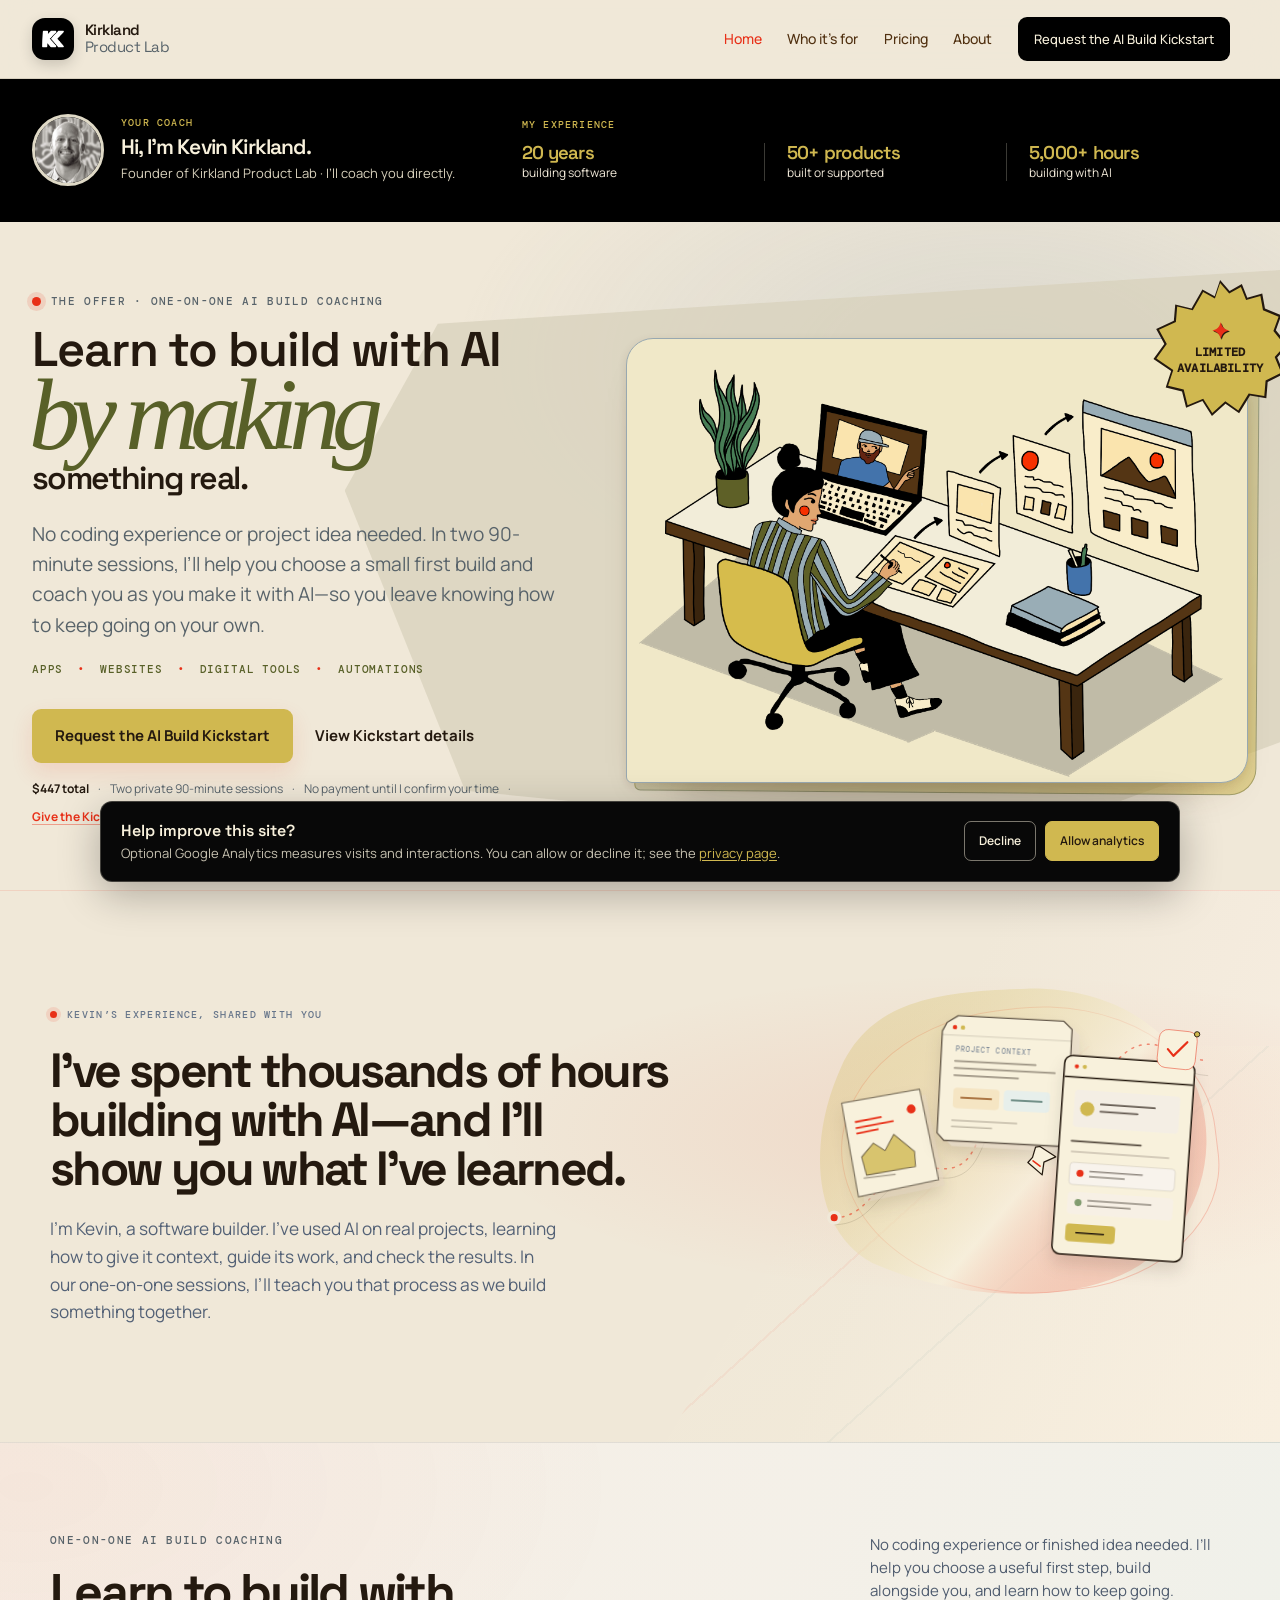
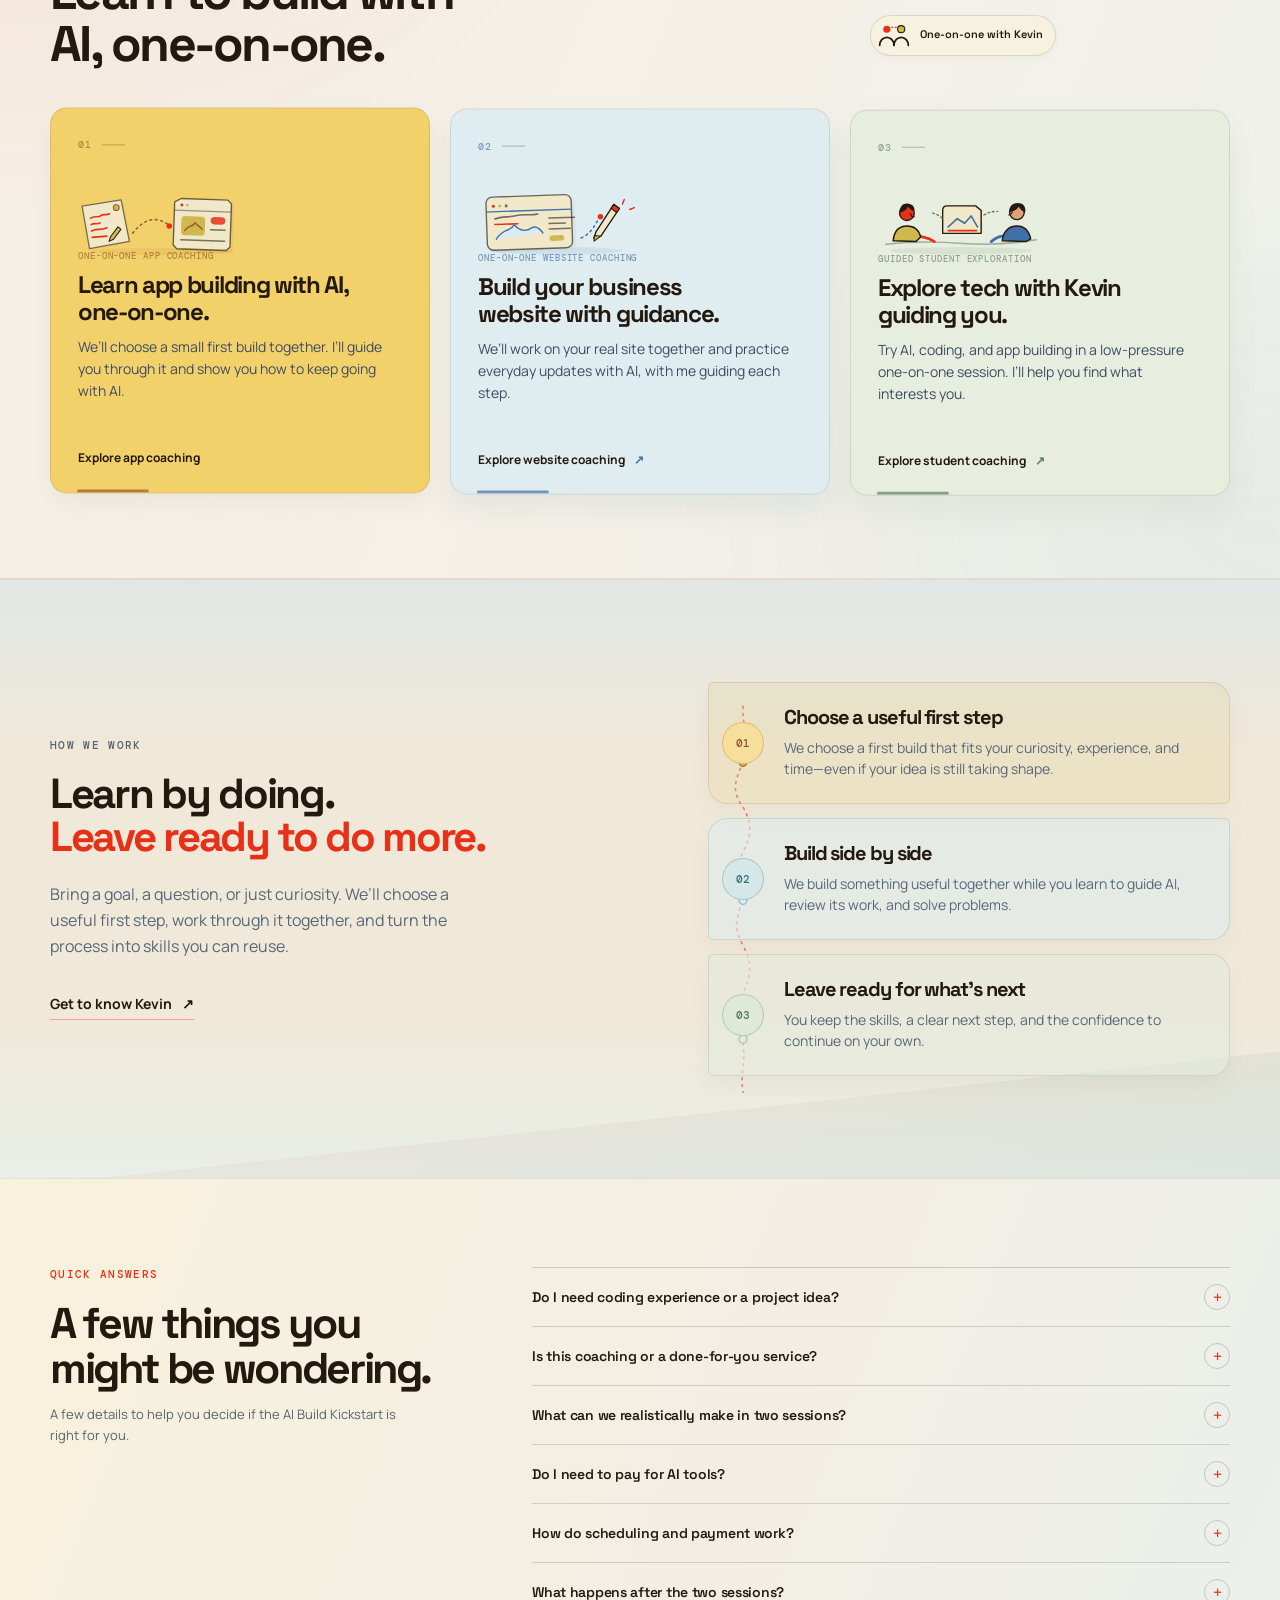
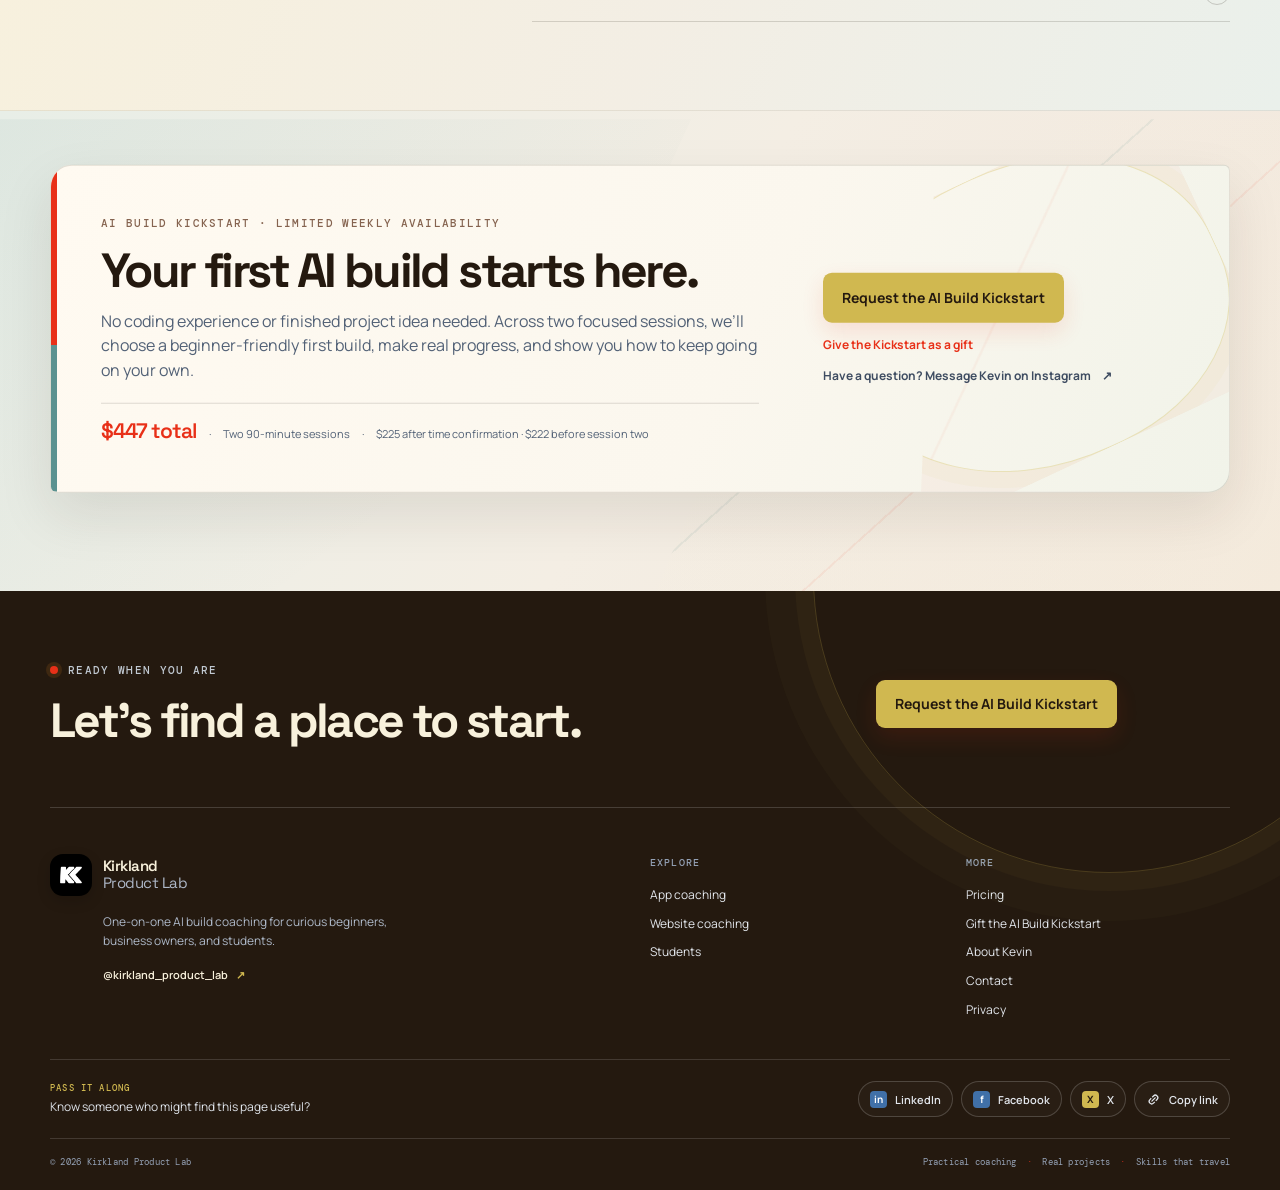
==== commit 30c7358f: "Compact homepage coach banner on mobile" ====
--- a/index.html
+++ b/index.html
@@ -76,7 +76,7 @@
 }
     </script>
     <link rel="icon" href="assets/kpl-icon.png" />
-    <link rel="stylesheet" href="styles.css?v=kpl-responsive-20261112" />
+    <link rel="stylesheet" href="styles.css?v=kpl-home-coach-mobile-20261112" />
     <script type="module" src="site.js?v=kpl-gift-form-20261112"></script>
   </head>
   <body data-page="home"><div id="site">
--- a/styles.css
+++ b/styles.css
@@ -2309,22 +2309,25 @@
   .title-follow { font-size: clamp(24px,5vw,30px); }
 }
 @media (max-width: 520px) {
-  .coach-layout { width: calc(100% - 34px); gap: 15px; }
-  .coach-intro { gap: 13px; }
-  .coach-photo { width: 60px; height: 60px; flex-basis: 60px; }
-  .coach-role { font-size: 12px; }
-  .proof-label { margin-bottom: 8px; }
-  .proof-grid { grid-template-columns: 1fr; gap: 8px; }
+  .coach-layout { width: calc(100% - 34px); gap: 12px; padding-block: 14px; }
+  .coach-intro { gap: 12px; }
+  .coach-intro > div { min-width: 0; }
+  .coach-photo { width: 52px; height: 52px; flex-basis: 52px; }
+  .coach-kicker { margin-bottom: 3px; font-size: 9px; }
+  .coach-name { font-size: 18px; }
+  .coach-role { margin-top: 3px; font-size: 11px; line-height: 1.35; }
+  .proof-wrap { padding-top: 9px; border-top: 1px solid rgba(248,241,220,.2); }
+  .proof-label { margin-bottom: 6px; font-size: 8px; }
+  .proof-grid { grid-template-columns: repeat(3,minmax(0,1fr)); gap: 7px; }
   .coach-strip .proof-item, .coach-strip .proof-item:first-child {
-    display: grid;
-    grid-template-columns: minmax(126px,max-content) minmax(0,1fr);
-    align-items: baseline;
-    gap: 8px;
-    padding: 0;
-    border: 0;
+    display: block;
+    min-width: 0;
+    padding: 0 6px;
+    border-left: 1px solid rgba(248,241,220,.2);
   }
-  .proof-value { font-size: 16px; white-space: normal; }
-  .proof-description { font-size: 10px; }
+  .coach-strip .proof-item:first-child { padding-left: 0; border-left: 0; }
+  .proof-value { margin-bottom: 3px; font-size: clamp(12px,3.6vw,14px); line-height: 1.05; }
+  .proof-description { font-size: 9px; line-height: 1.25; }
   .home-hero .hero-grid { width: calc(100% - 36px); row-gap: 27px; padding: 40px 0 46px; }
   .home-hero .eyebrow { align-items: flex-start; margin-bottom: 17px; font-size: 9px; letter-spacing: .09em; }
   .title-lead { font-size: clamp(34px,8.8vw,40px); white-space: normal; }
@@ -2340,6 +2343,11 @@
   .availability-badge { top: -29px; right: -8px; width: 104px; }
   .availability-badge-spark { font-size: 18px; }
   .availability-badge-label { font-size: 10px; }
+}
+
+@media (max-width: 350px) {
+  .coach-layout { width: calc(100% - 28px); }
+  .coach-strip .proof-item { padding-inline: 4px; }
 }
 .privacy-hero { padding-block: 74px; }
 .privacy-hero h1 { margin-bottom: 14px; }
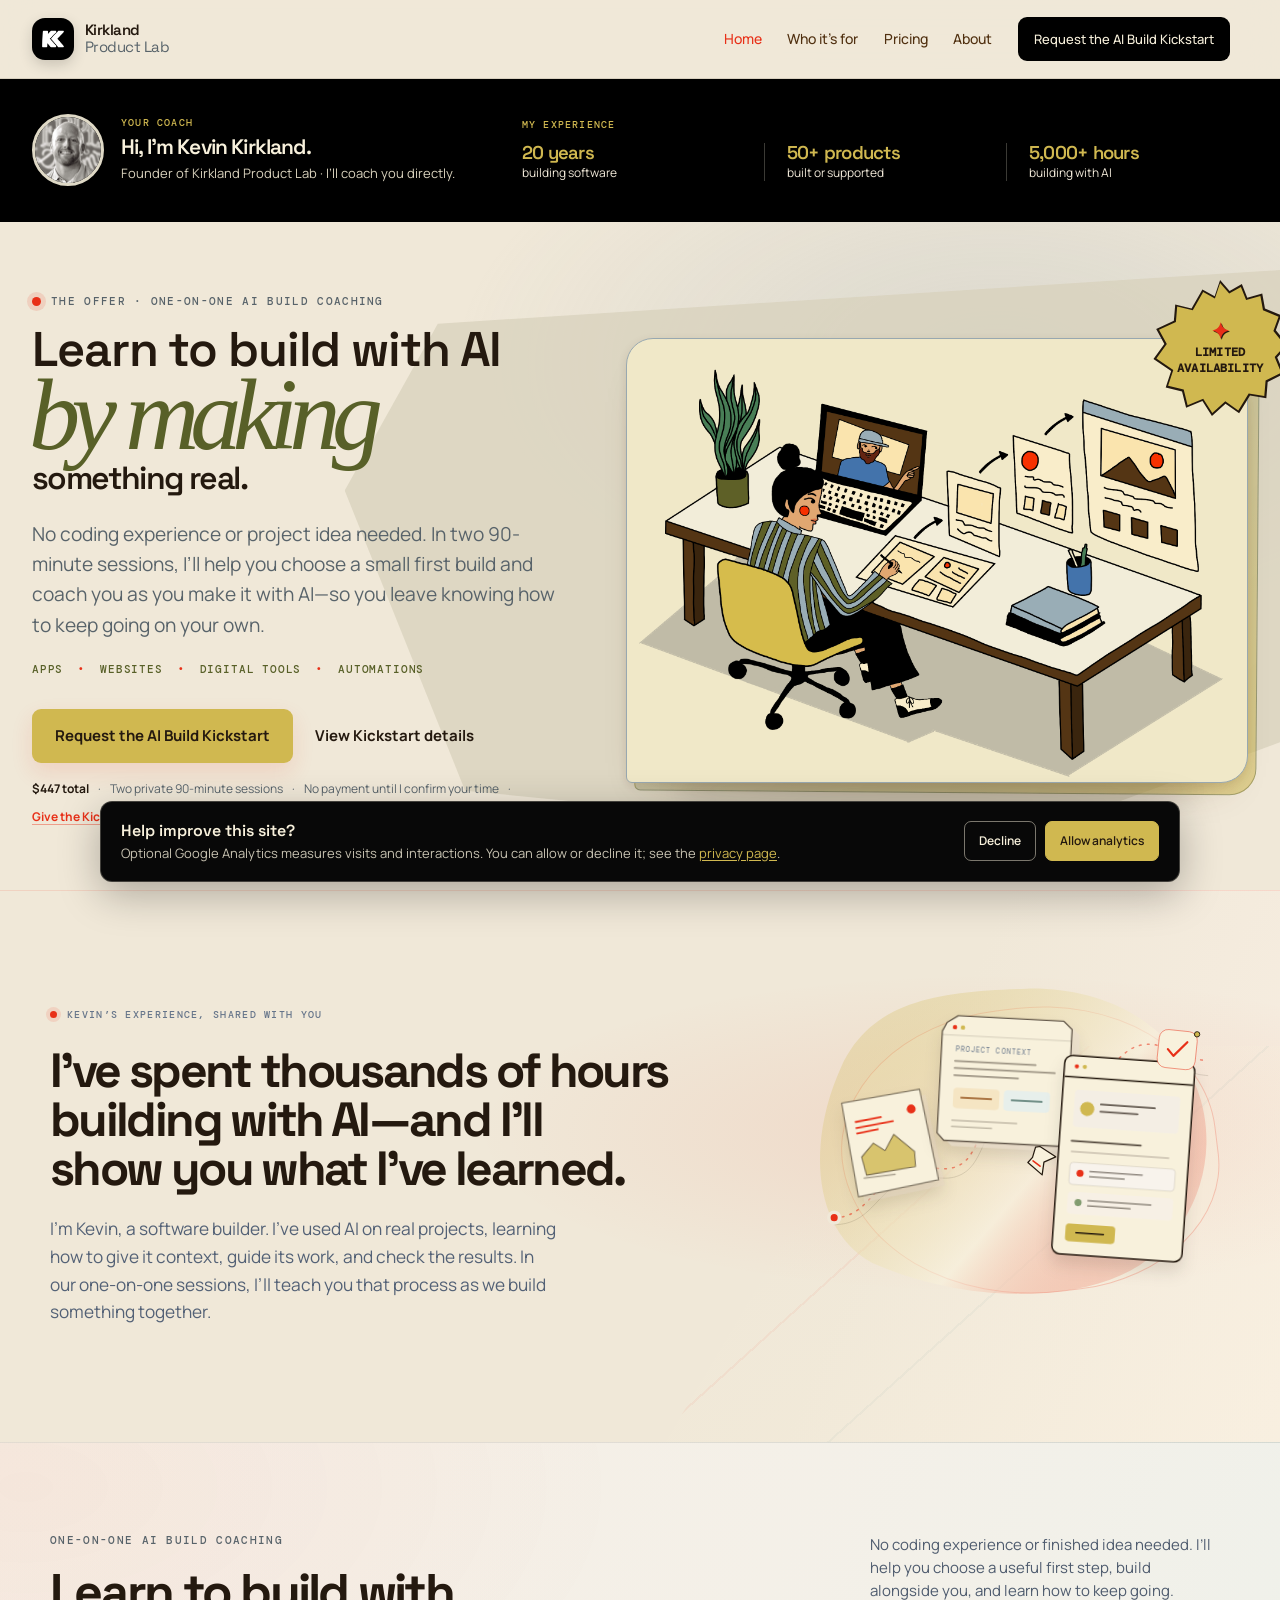
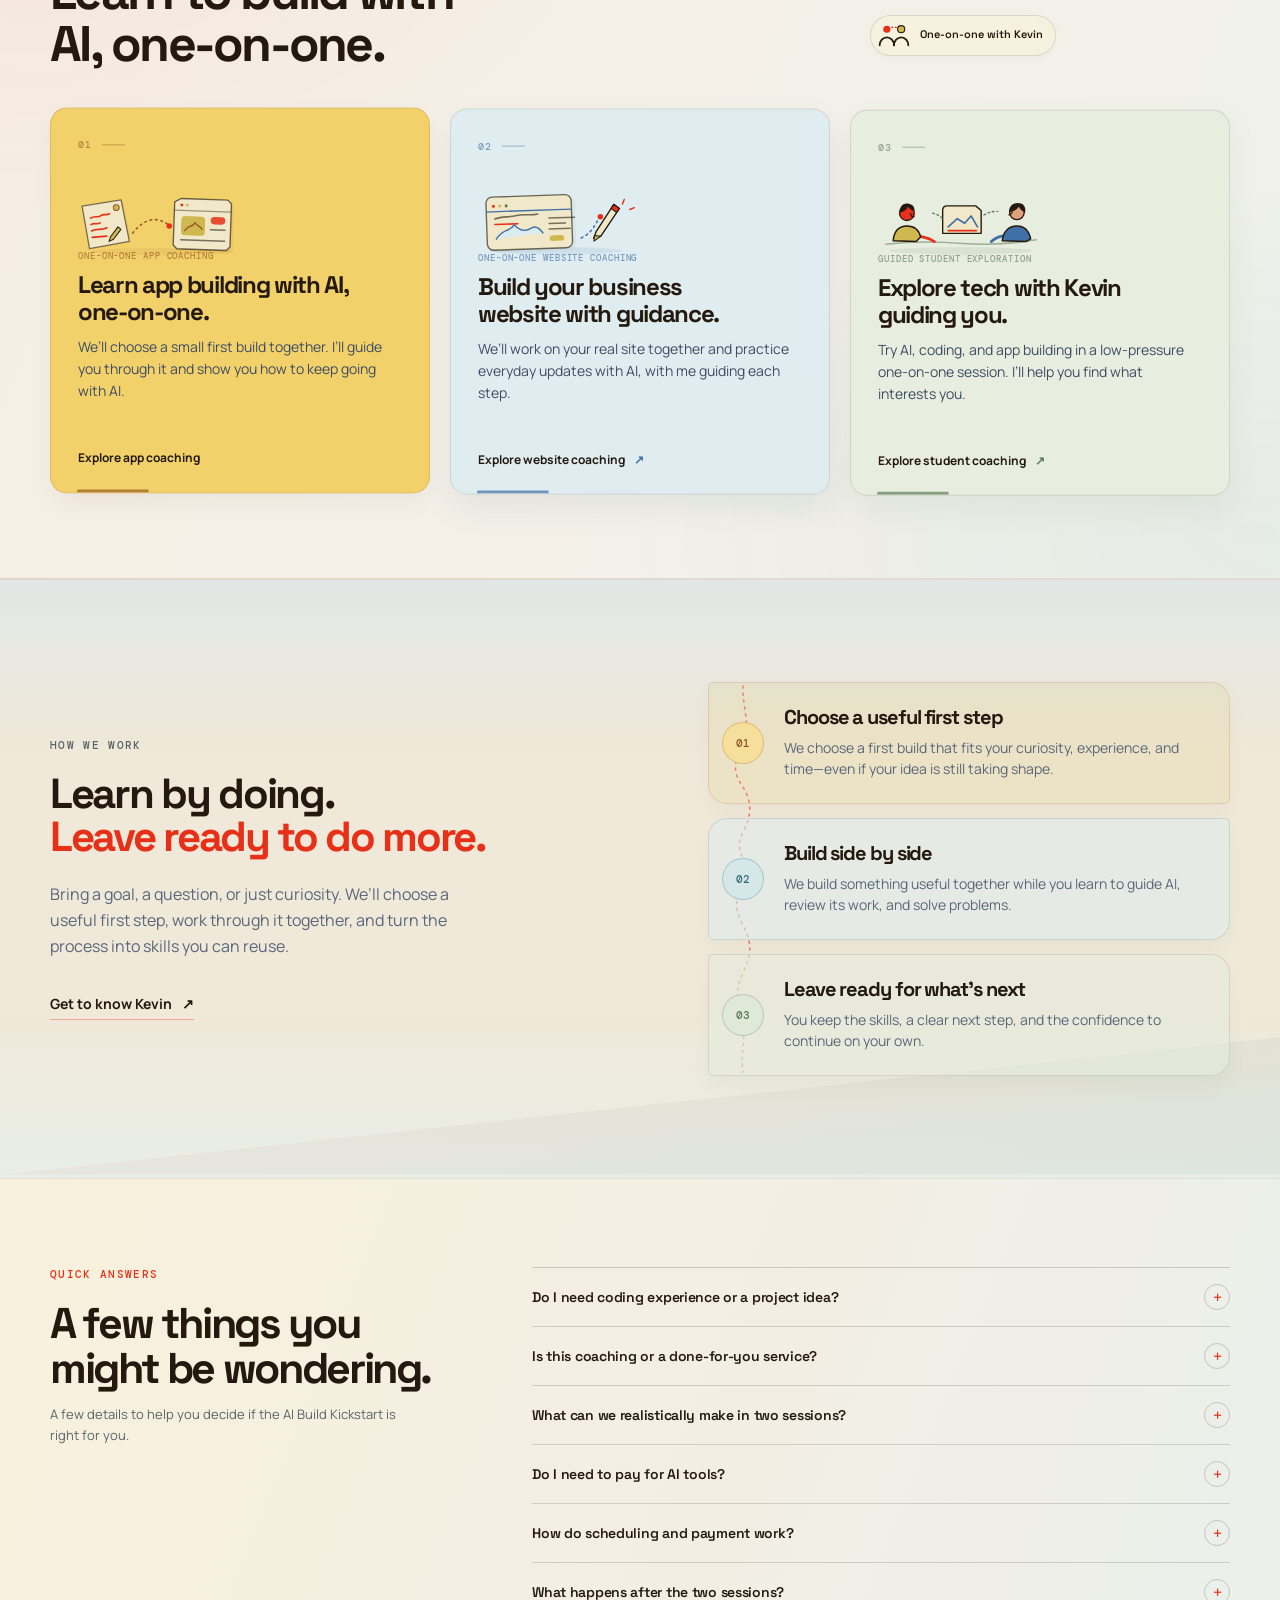
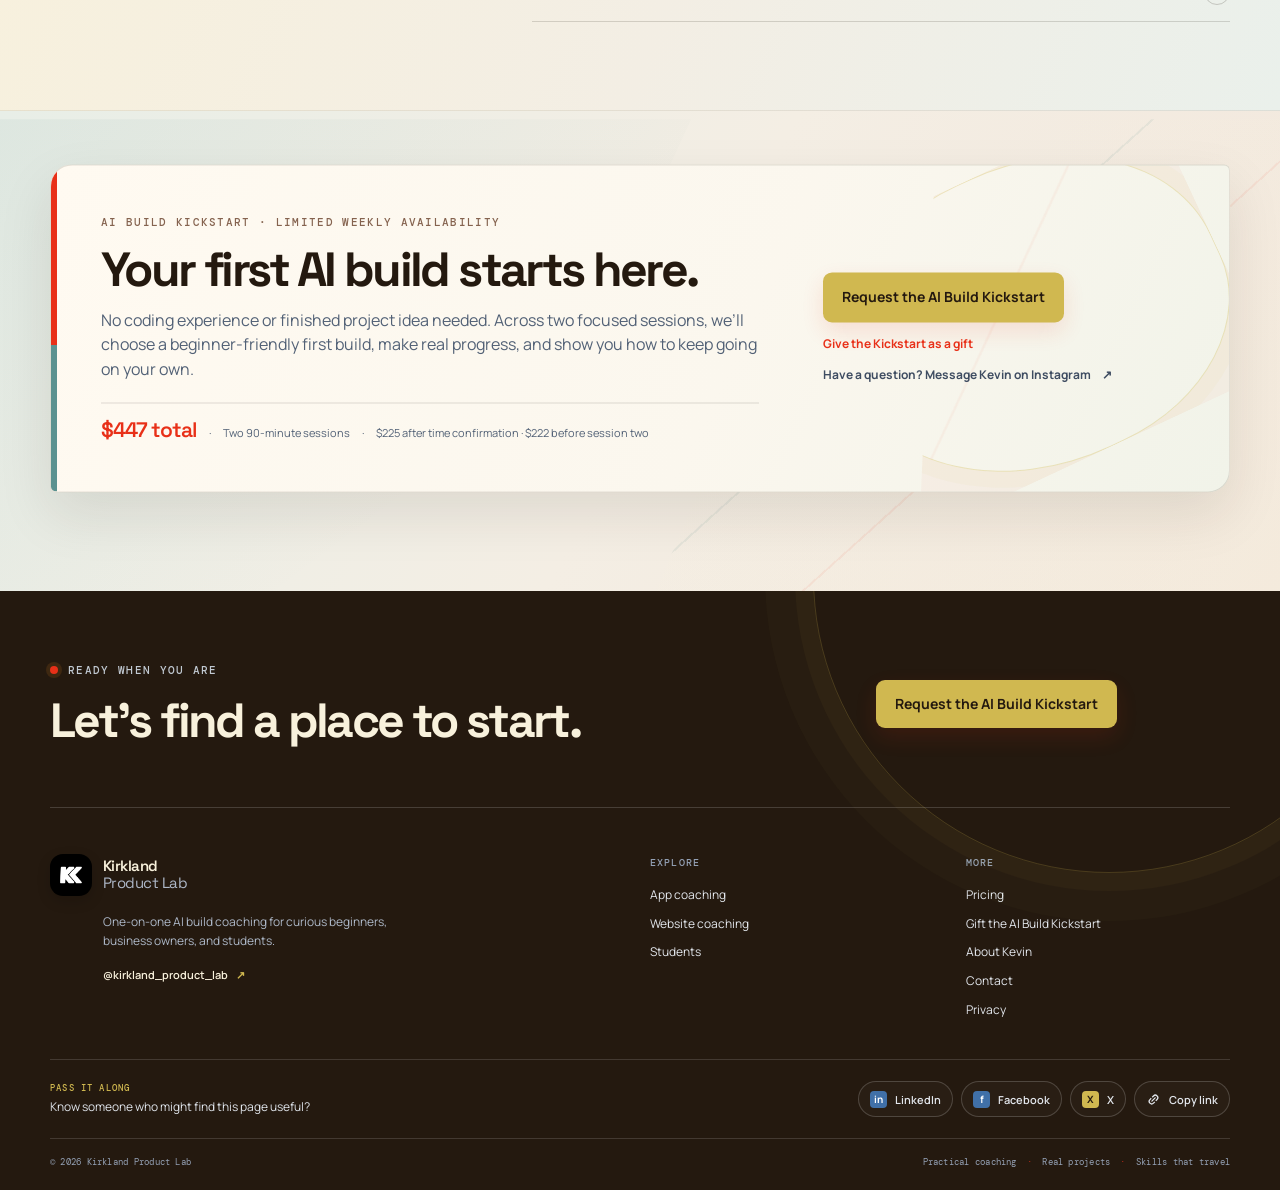
==== commit e367fe44: "Add Meta Pixel tracking through the booking funnel - Meta Pixel base code (PageView) in the head of " ====
--- a/index.html
+++ b/index.html
@@ -77,7 +77,24 @@
     </script>
     <link rel="icon" href="assets/kpl-icon.png" />
     <link rel="stylesheet" href="styles.css?v=kpl-home-coach-mobile-20261112" />
-    <script type="module" src="site.js?v=kpl-gift-form-20261112"></script>
+    <script type="module" src="site.js?v=kpl-meta-pixel-20261119"></script>
+    <!-- Meta Pixel Code -->
+    <script>
+!function(f,b,e,v,n,t,s)
+{if(f.fbq)return;n=f.fbq=function(){n.callMethod?
+n.callMethod.apply(n,arguments):n.queue.push(arguments)};
+if(!f._fbq)f._fbq=n;n.push=n;n.loaded=!0;n.version='2.0';
+n.queue=[];t=b.createElement(e);t.async=!0;
+t.src=v;s=b.getElementsByTagName(e)[0];
+s.parentNode.insertBefore(t,s)}(window, document,'script',
+'https://connect.facebook.net/en_US/fbevents.js');
+fbq('init', '1450840233862221');
+fbq('track', 'PageView');
+    </script>
+    <noscript><img height="1" width="1" style="display:none"
+src="https://www.facebook.com/tr?id=1450840233862221&ev=PageView&noscript=1"
+/></noscript>
+    <!-- End Meta Pixel Code -->
   </head>
   <body data-page="home"><div id="site">
     <a class="skip-link" href="#main">Skip to content</a>
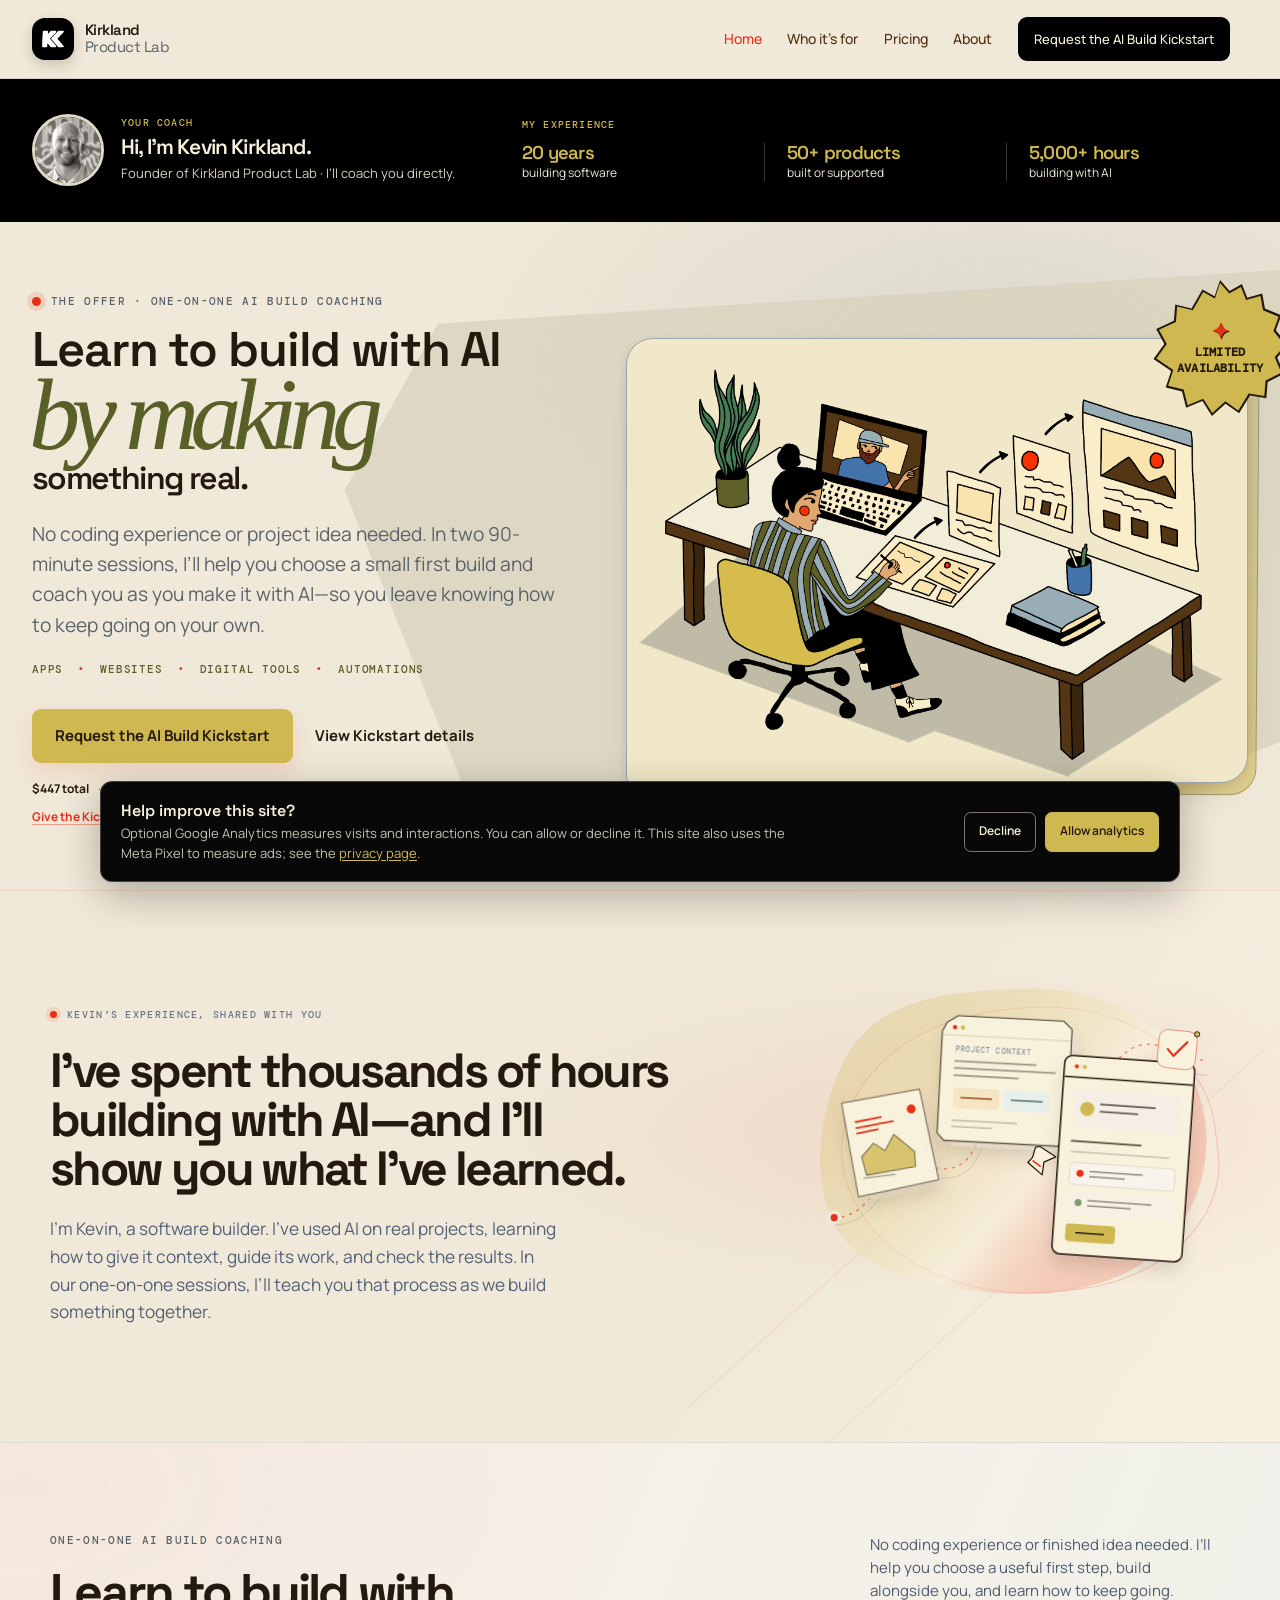
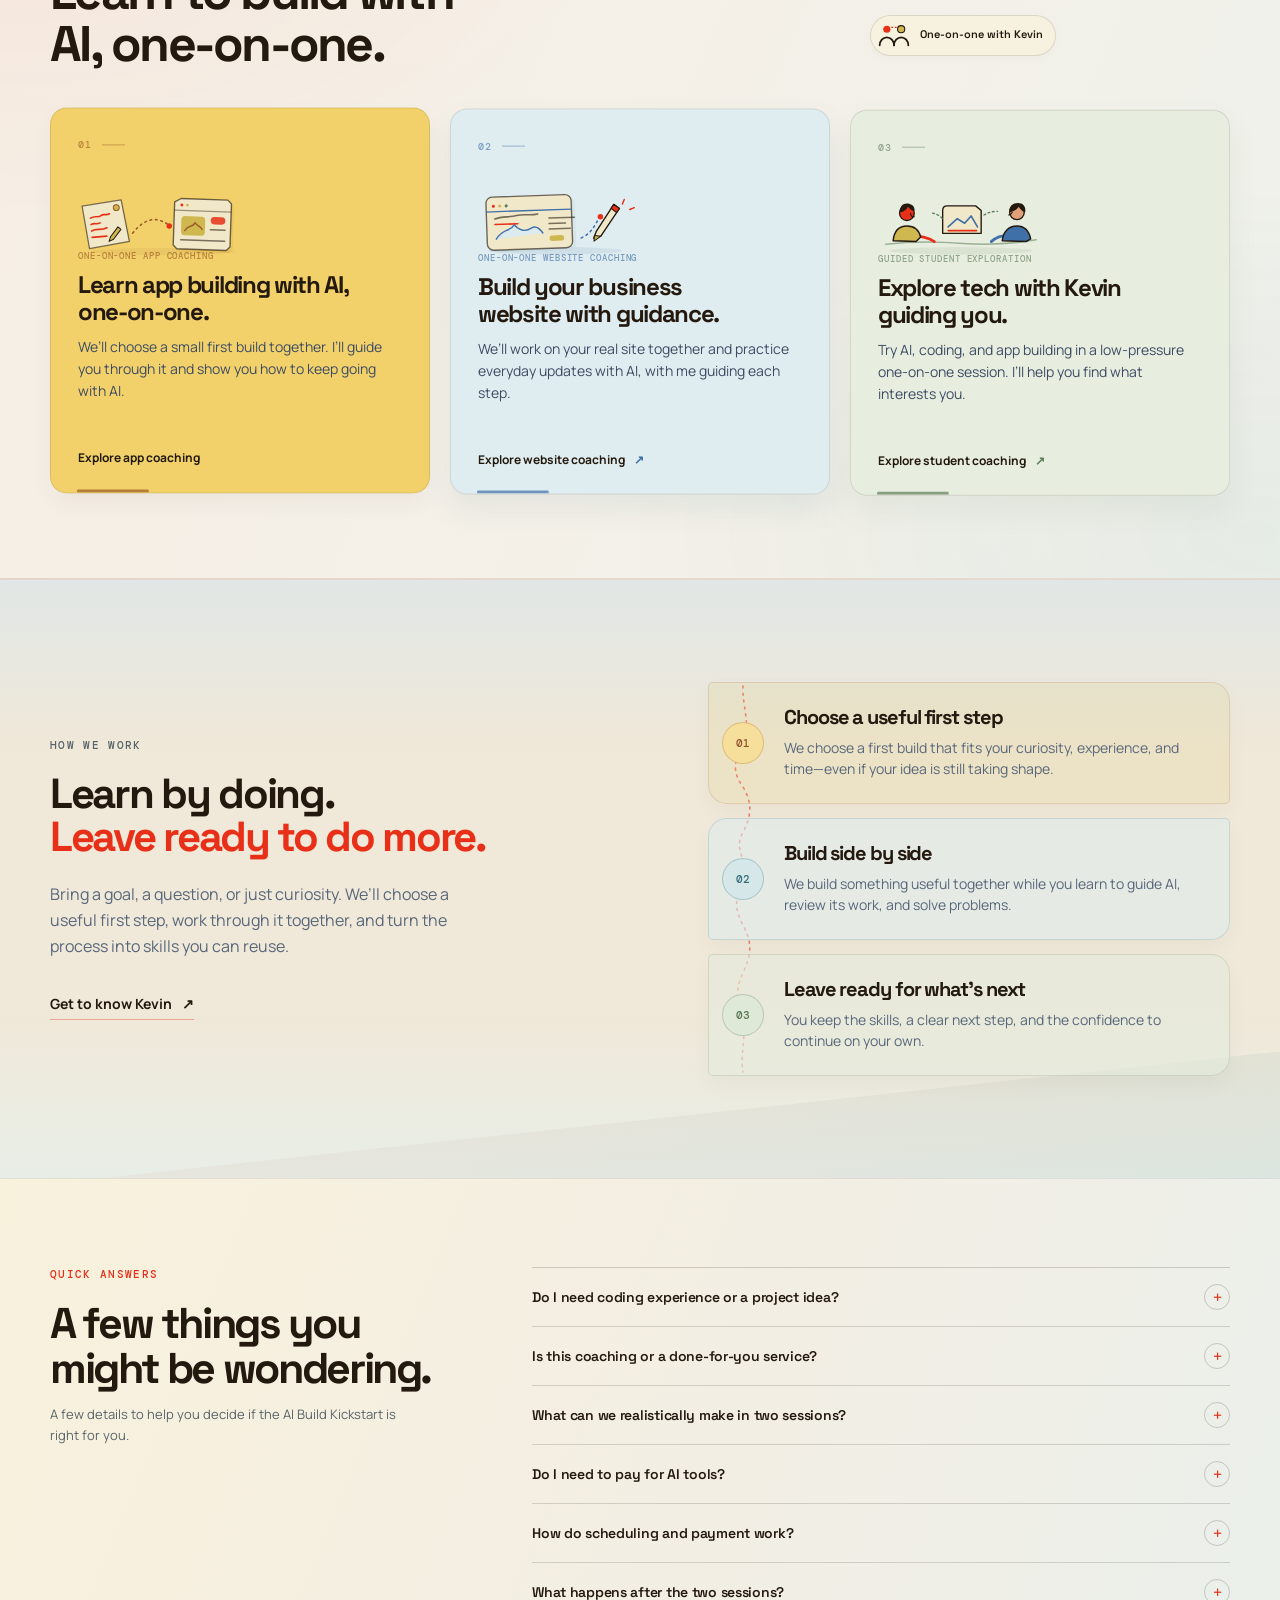
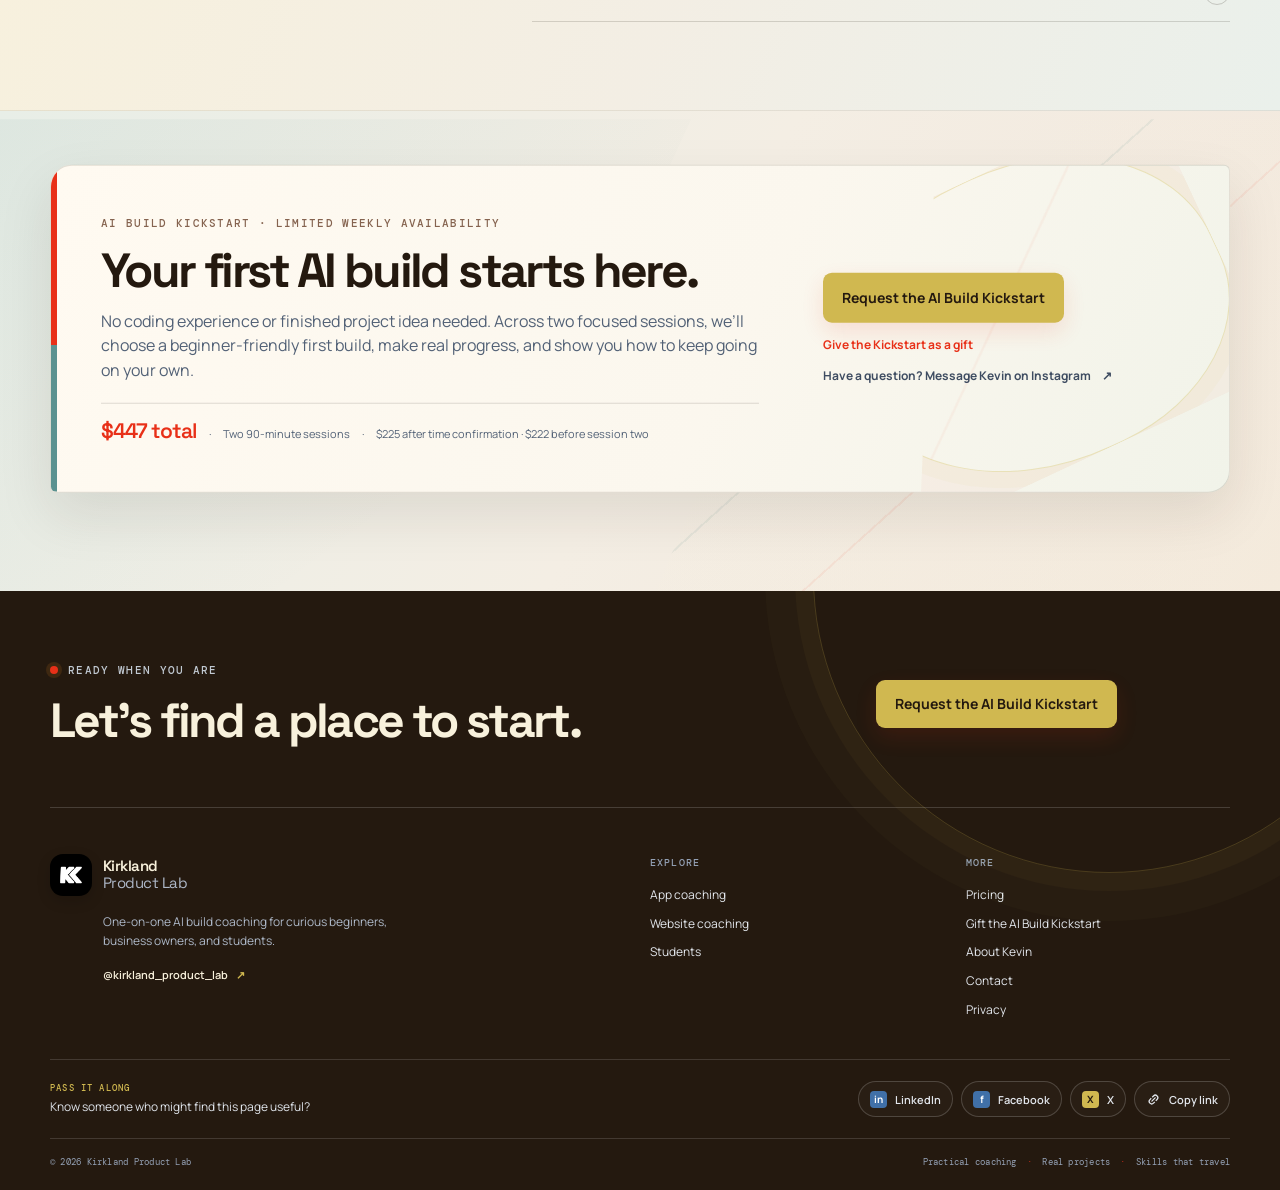
==== commit 574cca67: "Disclose Meta Pixel on privacy page and consent banner - New privacy section explaining what the Met" ====
--- a/index.html
+++ b/index.html
@@ -77,7 +77,7 @@
     </script>
     <link rel="icon" href="assets/kpl-icon.png" />
     <link rel="stylesheet" href="styles.css?v=kpl-home-coach-mobile-20261112" />
-    <script type="module" src="site.js?v=kpl-meta-pixel-20261119"></script>
+    <script type="module" src="site.js?v=kpl-meta-privacy-20261119"></script>
     <!-- Meta Pixel Code -->
     <script>
 !function(f,b,e,v,n,t,s)
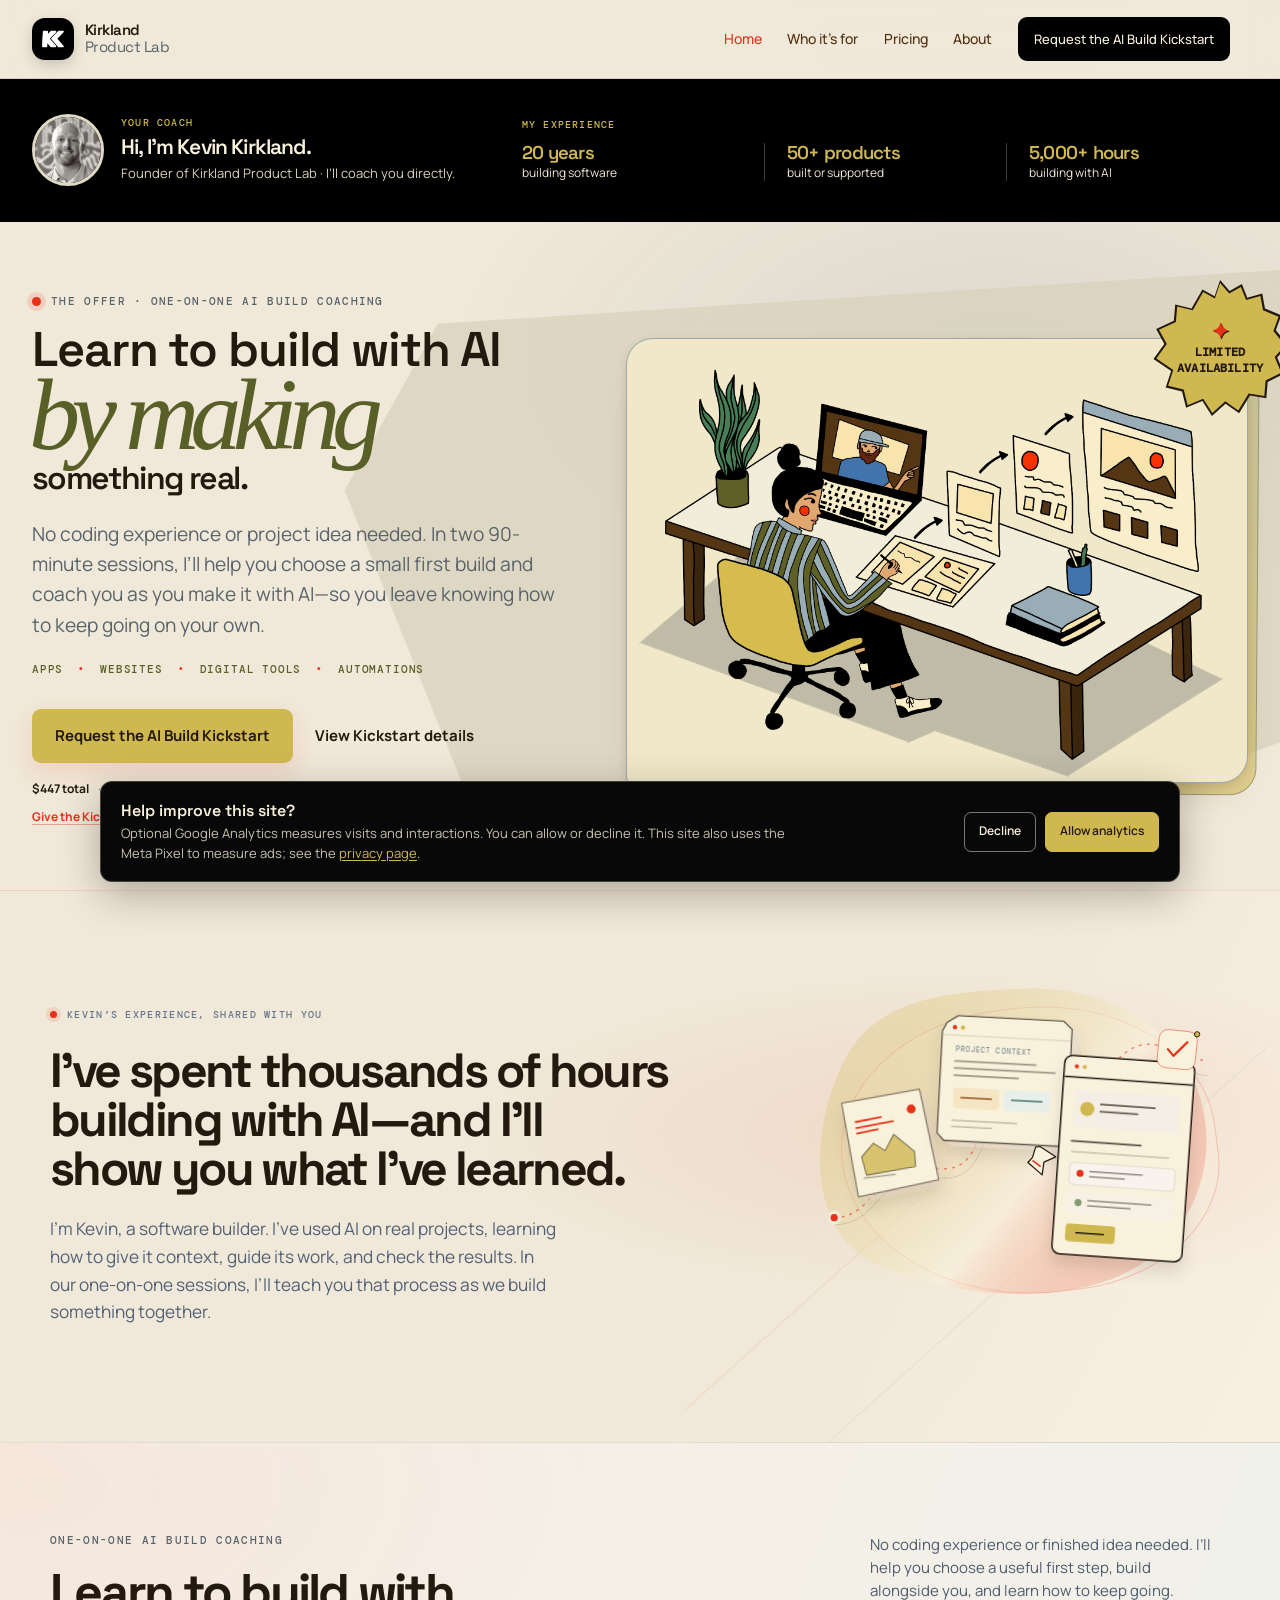
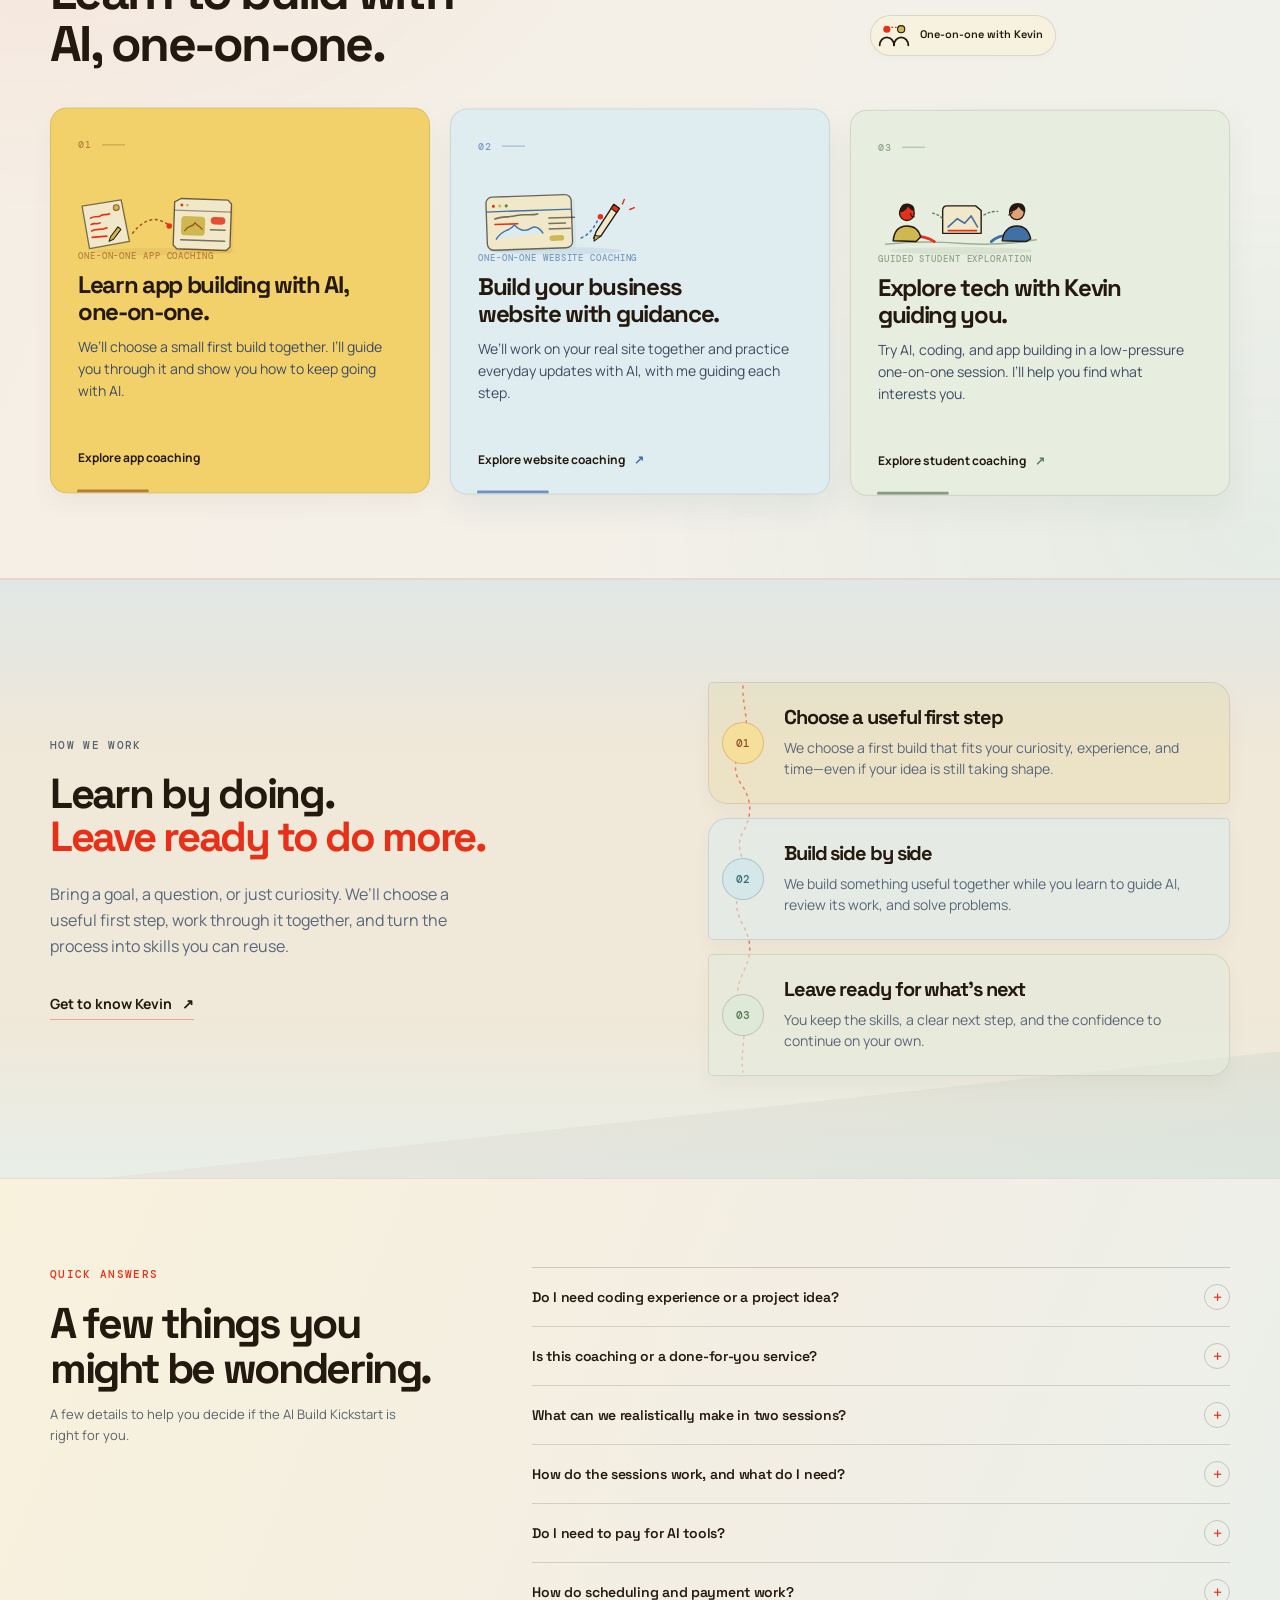
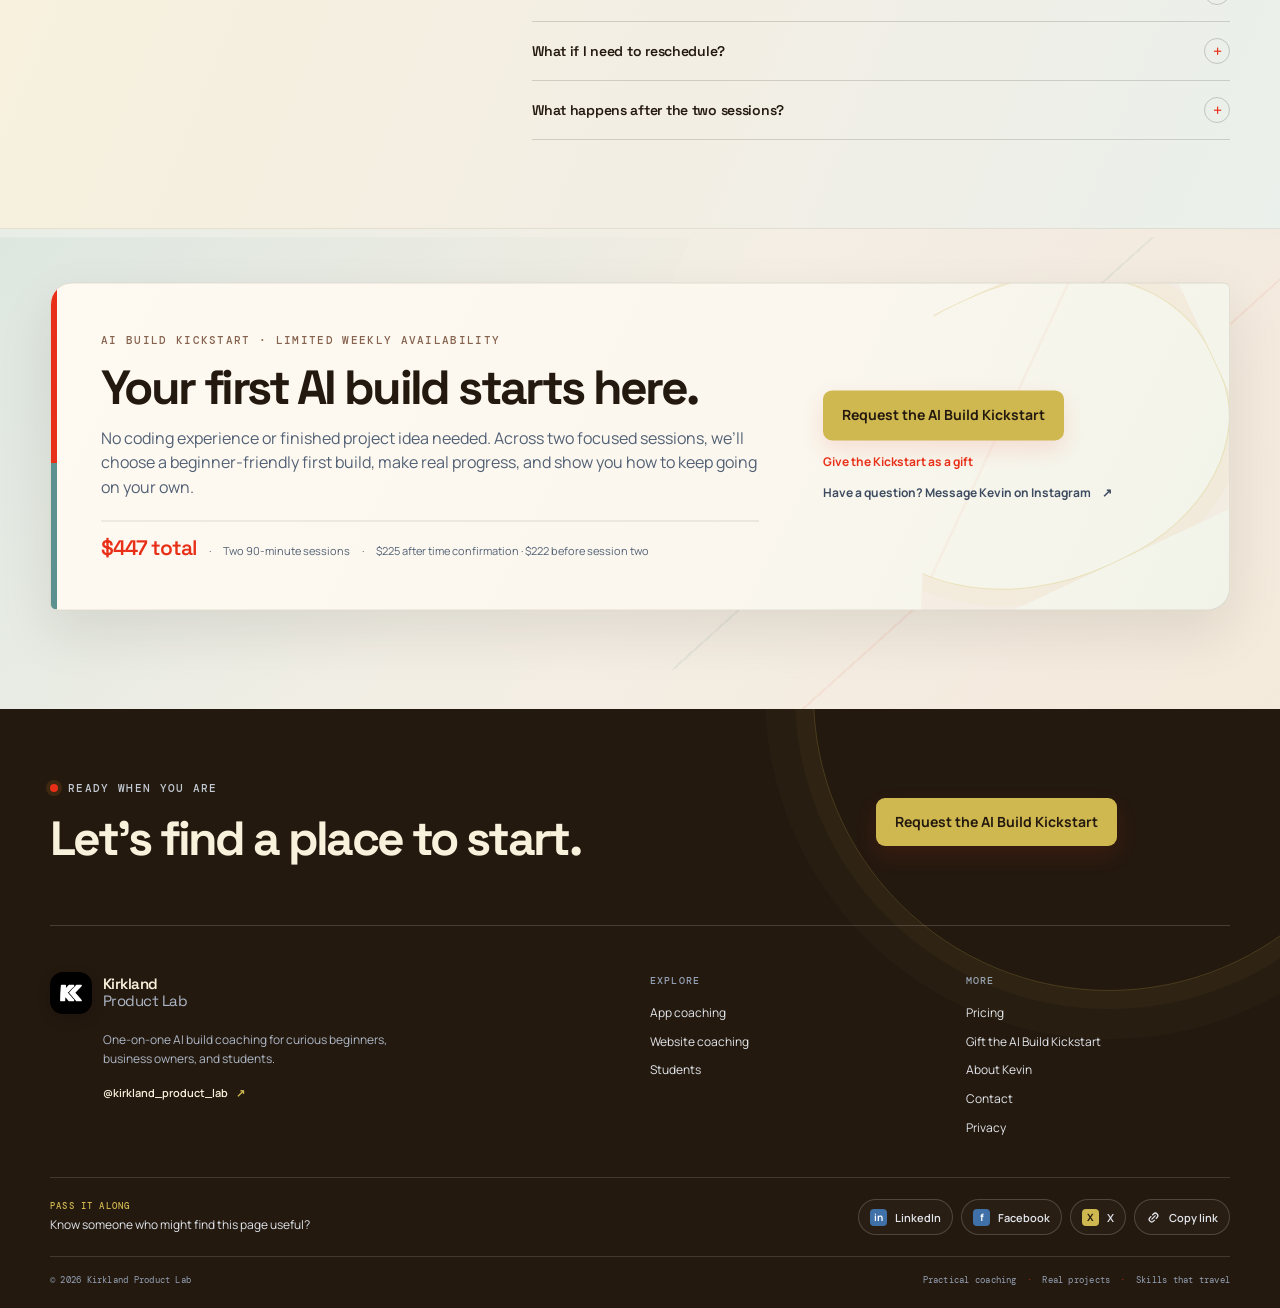
==== commit 20ca4c59: "Reduce booking friction: optional phone, session and reschedule FAQs - Phone is now optional on the " ====
--- a/index.html
+++ b/index.html
@@ -397,6 +397,11 @@
             </details>
 
             <details class="faq-item">
+              <summary>How do the sessions work, and what do I need?</summary>
+              <div class="faq-answer"><p>Sessions are live and remote over a video call with screen sharing, so you can work from home. You’ll need a computer (a laptop or desktop, not just a phone) and a steady internet connection. I’ll send the call link with your prep details.</p></div>
+            </details>
+
+            <details class="faq-item">
               <summary>Do I need to pay for AI tools?</summary>
               <div class="faq-answer"><p>We’ll choose tools that fit the project and your budget. If a paid plan is needed, I’ll discuss it with you before you sign up or pay for anything.</p></div>
             </details>
@@ -404,6 +409,11 @@
             <details class="faq-item">
               <summary>How do scheduling and payment work?</summary>
               <div class="faq-answer"><p>Request a preferred time for free. I’ll confirm it or suggest another. After confirmation, $225 reserves the first session; $222 is due before session two.</p></div>
+            </details>
+
+            <details class="faq-item">
+              <summary>What if I need to reschedule?</summary>
+              <div class="faq-answer"><p>Life happens. Let me know as early as you can, and we’ll find another time that works for both sessions.</p></div>
             </details>
 
             <details class="faq-item">
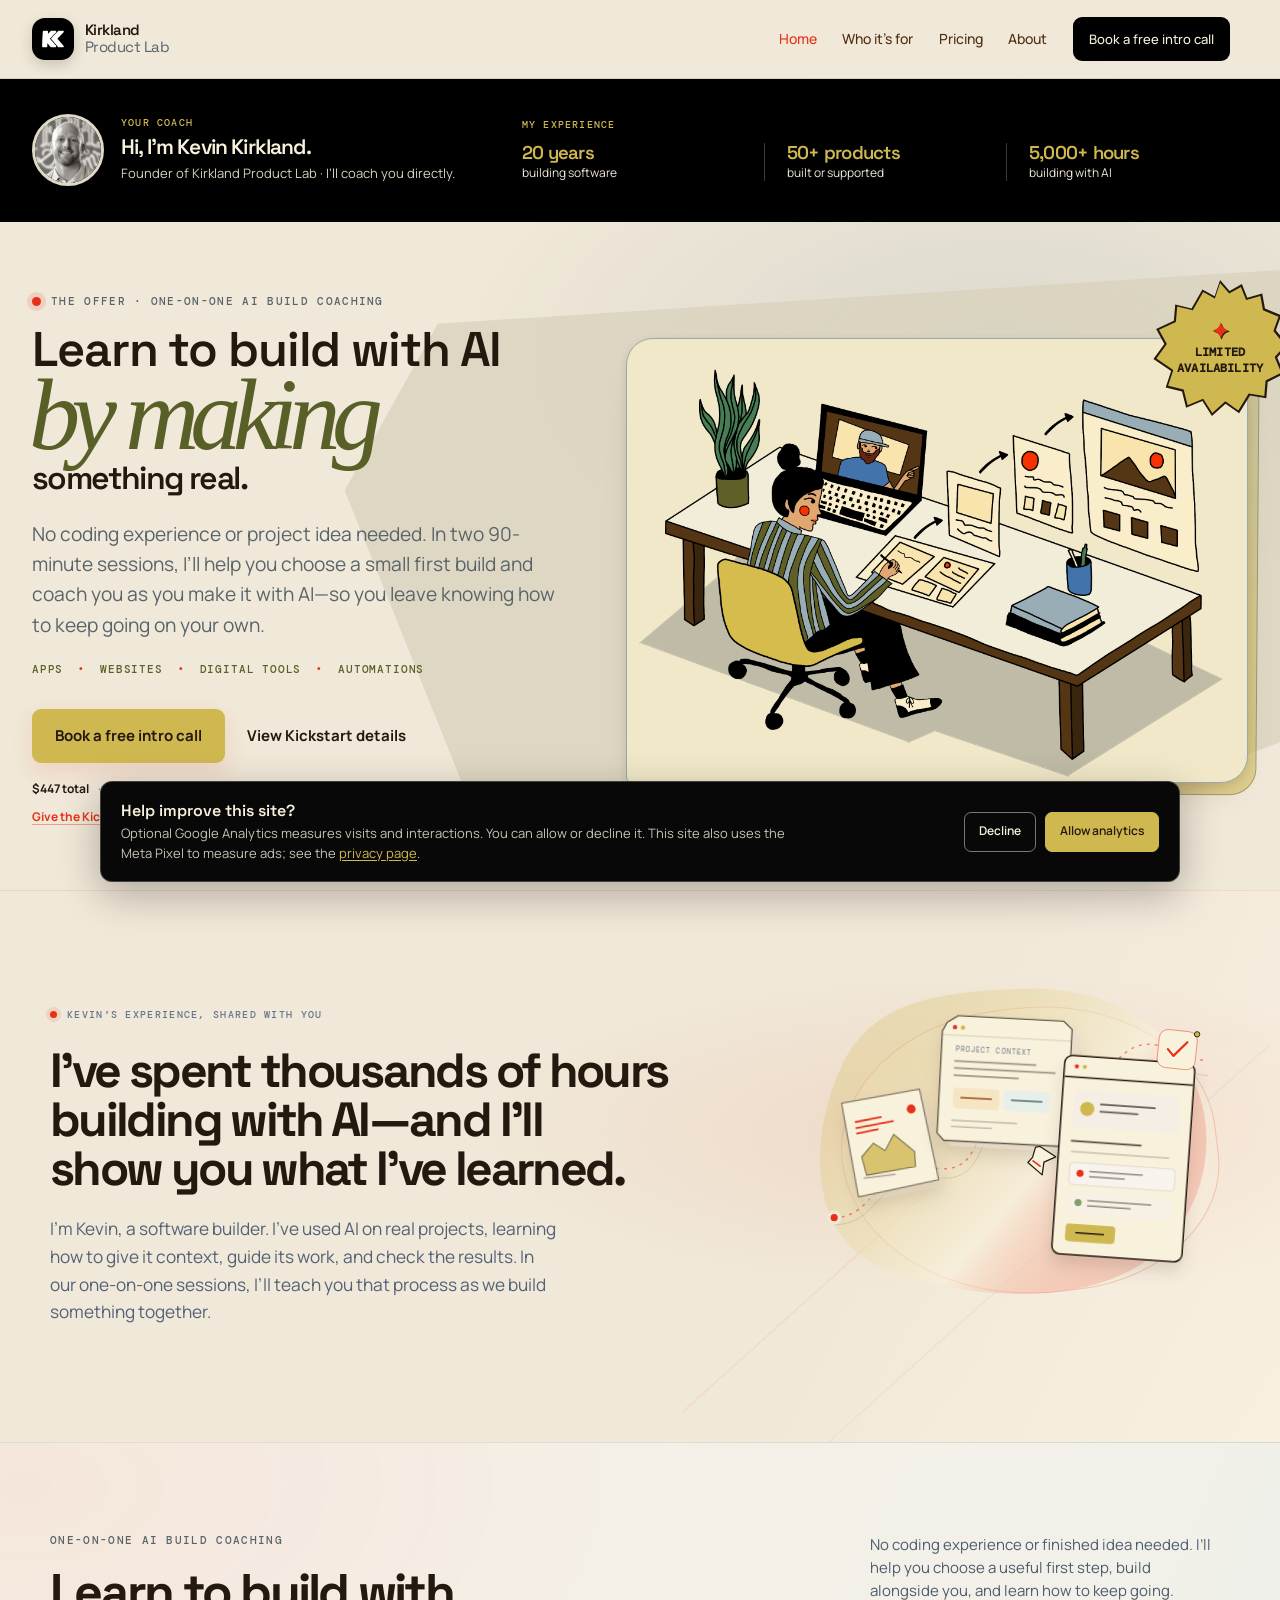
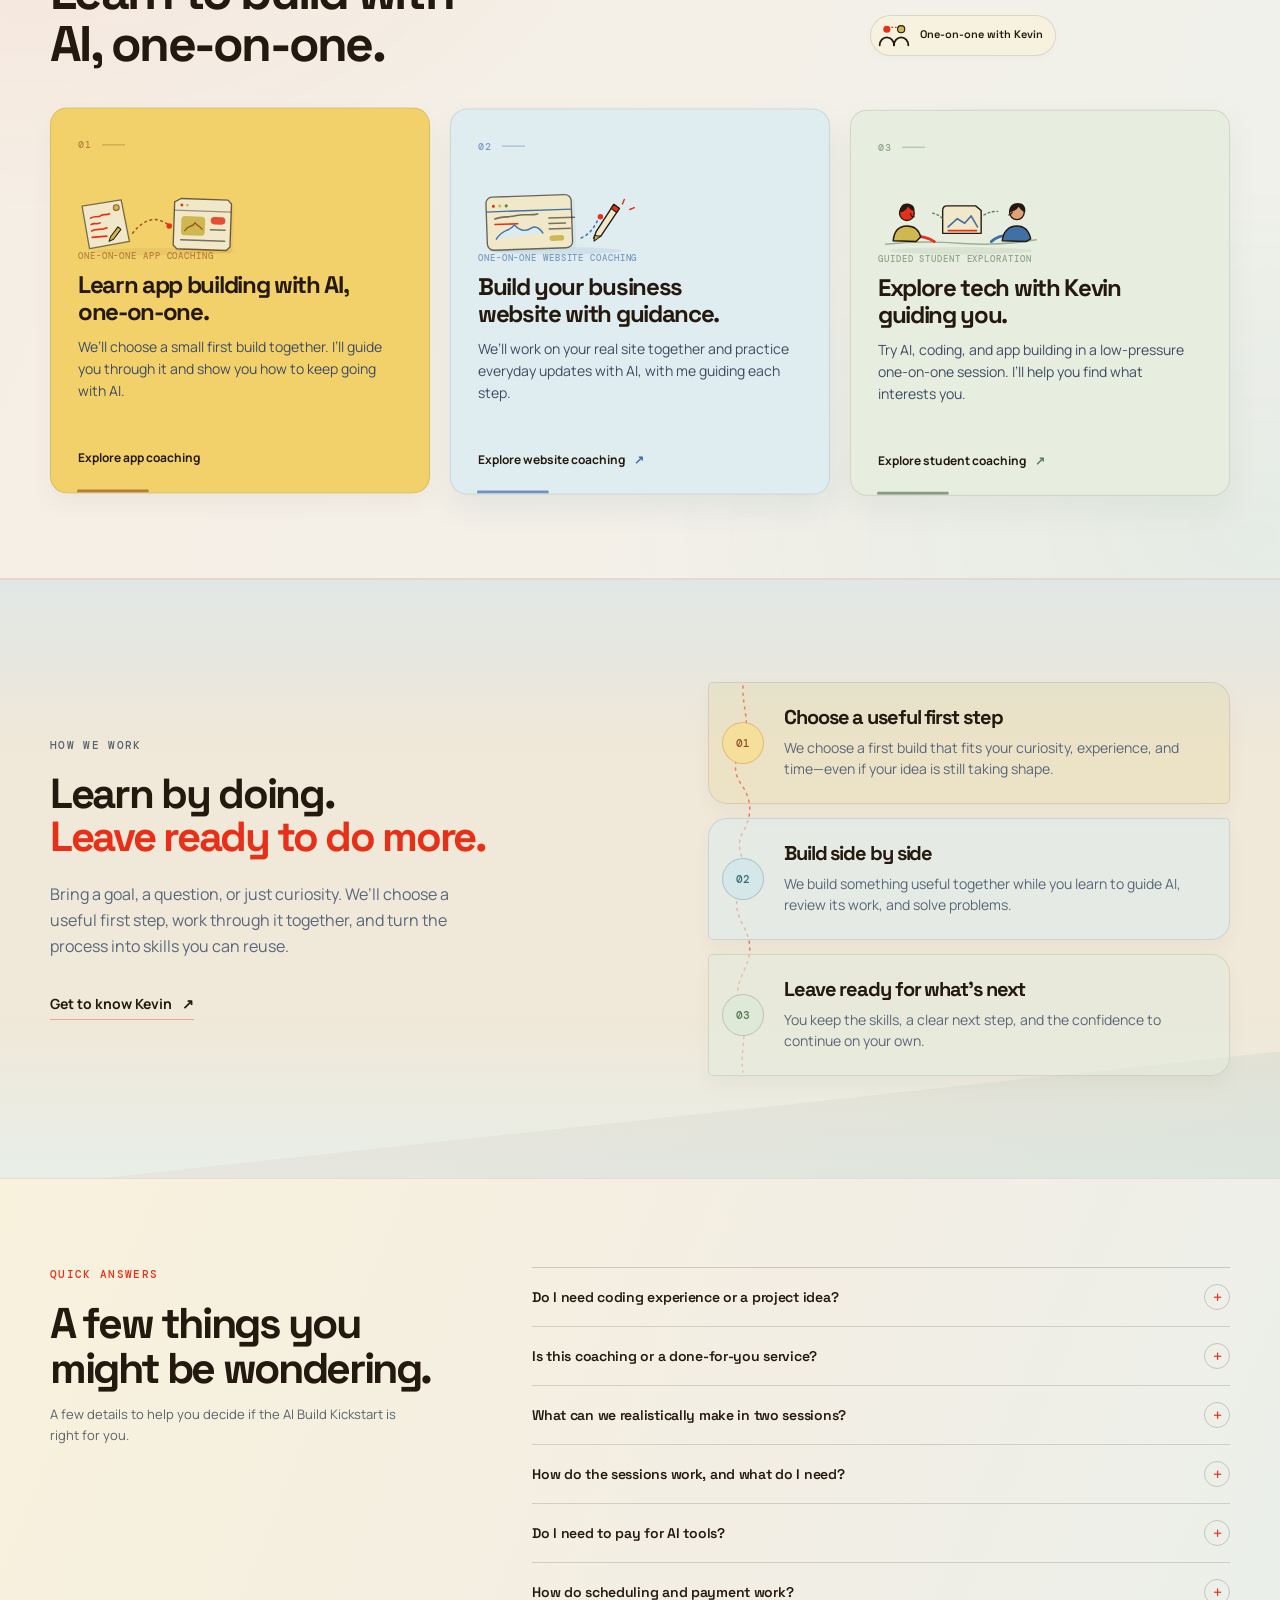
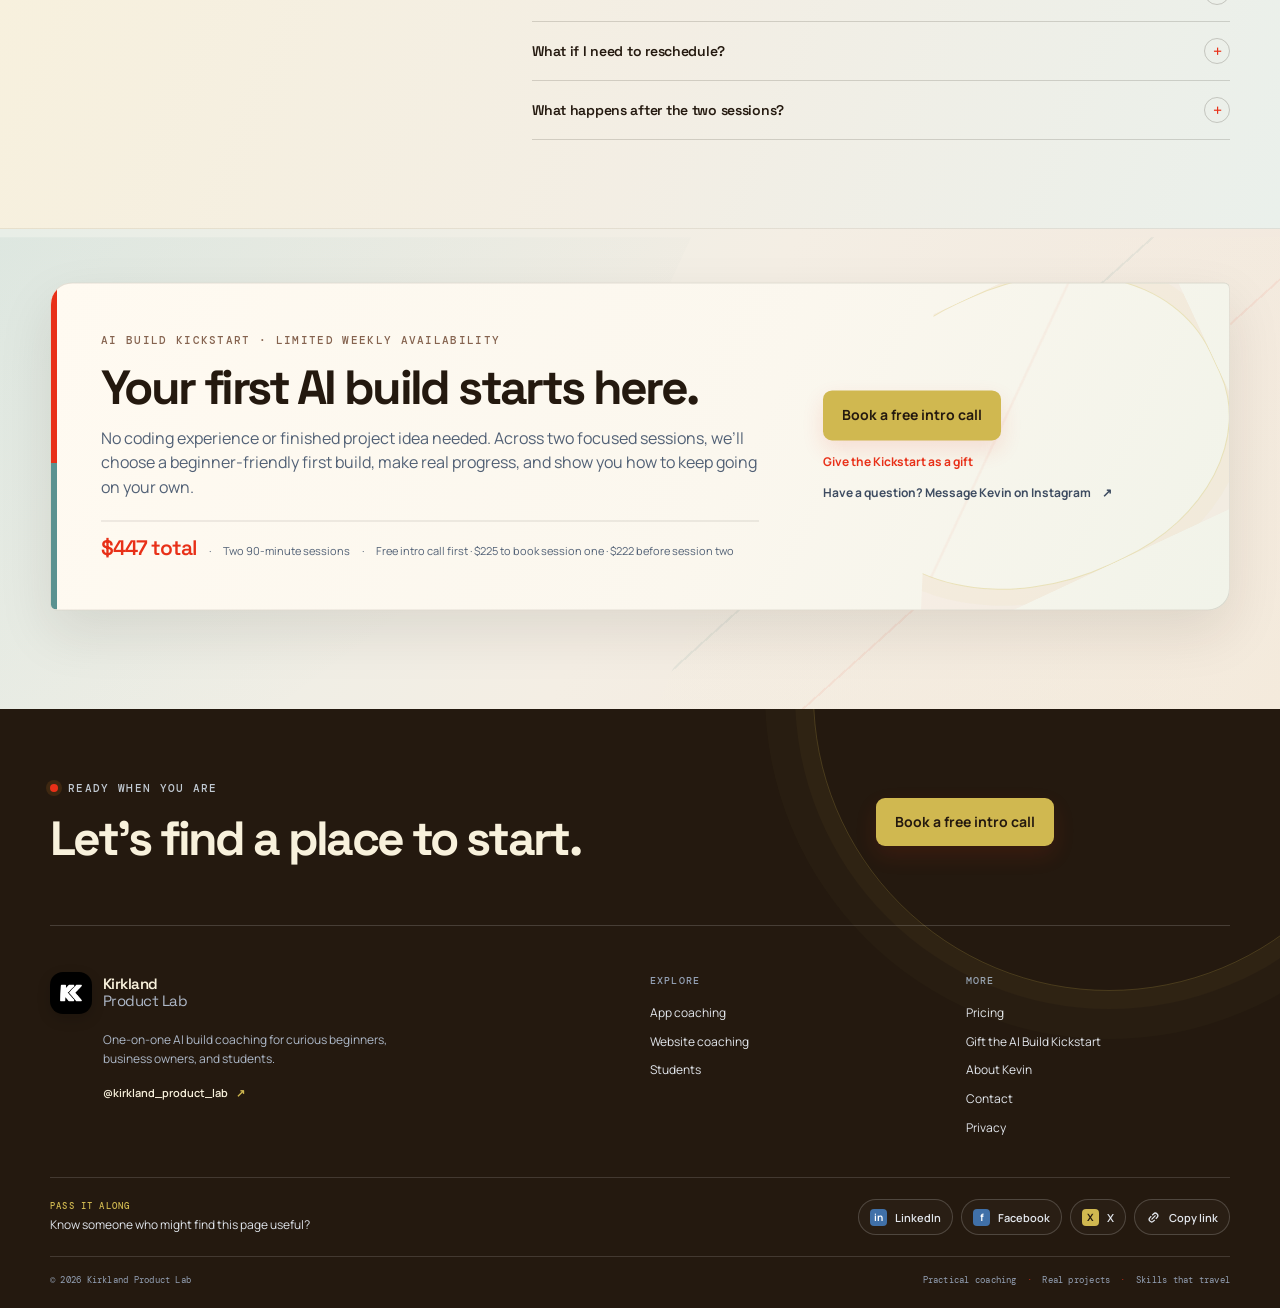
==== commit bd4c1868: "Replace time-request form with free intro call booking via Cal.com - Booking page now embeds the Cal" ====
--- a/index.html
+++ b/index.html
@@ -76,8 +76,8 @@
 }
     </script>
     <link rel="icon" href="assets/kpl-icon.png" />
-    <link rel="stylesheet" href="styles.css?v=kpl-home-coach-mobile-20261112" />
-    <script type="module" src="site.js?v=kpl-meta-privacy-20261119"></script>
+    <link rel="stylesheet" href="styles.css?v=kpl-intro-call-20261119" />
+    <script type="module" src="site.js?v=kpl-intro-call-20261119"></script>
     <!-- Meta Pixel Code -->
     <script>
 !function(f,b,e,v,n,t,s)
@@ -117,7 +117,7 @@
 
     <a href="about.html" >About</a>
 
-          <a class="nav-cta" href="booking.html#booking-widget">Request the AI Build Kickstart</a>
+          <a class="nav-cta" href="booking.html#booking-widget">Book a free intro call</a>
         </nav>
       </div>
     </header>
@@ -146,8 +146,8 @@
             <h1><span class="title-lead">Learn to build with AI</span><span class="title-word">by making</span><span class="title-follow">something real.</span></h1>
             <p class="hero-lede">No coding experience or project idea needed. In two 90-minute sessions, I’ll help you choose a small first build and coach you as you make it with AI—so you leave knowing how to keep going on your own.</p>
             <ul class="project-types" aria-label="Project examples"><li>Apps</li><li>Websites</li><li>Digital tools</li><li>Automations</li></ul>
-            <div class="hero-actions"><a class="button button-lime" href="booking.html#booking-widget">Request the AI Build Kickstart</a><a class="text-link" href="#starter-offer">View Kickstart details</a></div>
-            <p class="offer-details"><strong>$447 total</strong><span aria-hidden="true">·</span><span>Two private 90-minute sessions</span><span aria-hidden="true">·</span><span>No payment until I confirm your time</span><span aria-hidden="true">·</span><a href="gift.html" class="offer-gift-link">Give the Kickstart as a gift</a></p>
+            <div class="hero-actions"><a class="button button-lime" href="booking.html#booking-widget">Book a free intro call</a><a class="text-link" href="#starter-offer">View Kickstart details</a></div>
+            <p class="offer-details"><strong>$447 total</strong><span aria-hidden="true">·</span><span>Two private 90-minute sessions</span><span aria-hidden="true">·</span><span>Free 15-minute intro call first</span><span aria-hidden="true">·</span><a href="gift.html" class="offer-gift-link">Give the Kickstart as a gift</a></p>
           </div>
           <figure class="hero-art">
             <div class="art-stack"><div class="art-plate"><img src="assets/home-build-with-ai-illustration.png" alt="A learner creates a digital project at a desk, with a coach guiding them on screen." /></div></div>
@@ -398,7 +398,7 @@
 
             <details class="faq-item">
               <summary>How do the sessions work, and what do I need?</summary>
-              <div class="faq-answer"><p>Sessions are live and remote over a video call with screen sharing, so you can work from home. You’ll need a computer (a laptop or desktop, not just a phone) and a steady internet connection. I’ll send the call link with your prep details.</p></div>
+              <div class="faq-answer"><p>Sessions are live and remote on Google Meet with screen sharing, so you can work from home—it runs in your web browser, with no download needed. You’ll need a computer (a laptop or desktop, not just a phone) and a steady internet connection. I’ll send the Meet link with your prep details.</p></div>
             </details>
 
             <details class="faq-item">
@@ -408,7 +408,7 @@
 
             <details class="faq-item">
               <summary>How do scheduling and payment work?</summary>
-              <div class="faq-answer"><p>Request a preferred time for free. I’ll confirm it or suggest another. After confirmation, $225 reserves the first session; $222 is due before session two.</p></div>
+              <div class="faq-answer"><p>Start with a free 15-minute intro call on Google Meet. If the Kickstart is a good fit, I’ll send you a link to book session one: $225 reserves it, and the remaining $222 is due before session two.</p></div>
             </details>
 
             <details class="faq-item">
@@ -426,7 +426,7 @@
     </section>
 
 
-      <section class="cta-section home-starter-cta" id="starter-offer" data-parallax-bg="0.02"><div class="shell cta-card home-starter-card" data-parallax="0.018"><div class="home-starter-copy"><p class="eyebrow eyebrow-light">AI BUILD KICKSTART · LIMITED WEEKLY AVAILABILITY</p><h2>Your first AI build starts here.</h2><p>No coding experience or finished project idea needed. Across two focused sessions, we’ll choose a beginner-friendly first build, make real progress, and show you how to keep going on your own.</p><p class="home-starter-details"><strong>$447 total</strong><span aria-hidden="true">·</span><span>Two 90-minute sessions</span><span aria-hidden="true">·</span><span>$225 after time confirmation · $222 before session two</span></p></div><div class="home-starter-actions"><a class="button button-lime" href="booking.html#booking-widget">Request the AI Build Kickstart</a><a class="text-link" href="gift.html">Give the Kickstart as a gift</a><a class="text-link" href="https://www.instagram.com/kirkland_product_lab/" target="_blank" rel="noopener noreferrer">Have a question? Message Kevin on Instagram <span aria-hidden="true">↗</span></a></div></div></section>
+      <section class="cta-section home-starter-cta" id="starter-offer" data-parallax-bg="0.02"><div class="shell cta-card home-starter-card" data-parallax="0.018"><div class="home-starter-copy"><p class="eyebrow eyebrow-light">AI BUILD KICKSTART · LIMITED WEEKLY AVAILABILITY</p><h2>Your first AI build starts here.</h2><p>No coding experience or finished project idea needed. Across two focused sessions, we’ll choose a beginner-friendly first build, make real progress, and show you how to keep going on your own.</p><p class="home-starter-details"><strong>$447 total</strong><span aria-hidden="true">·</span><span>Two 90-minute sessions</span><span aria-hidden="true">·</span><span>Free intro call first · $225 to book session one · $222 before session two</span></p></div><div class="home-starter-actions"><a class="button button-lime" href="booking.html#booking-widget">Book a free intro call</a><a class="text-link" href="gift.html">Give the Kickstart as a gift</a><a class="text-link" href="https://www.instagram.com/kirkland_product_lab/" target="_blank" rel="noopener noreferrer">Have a question? Message Kevin on Instagram <span aria-hidden="true">↗</span></a></div></div></section>
     </main>
 
     <footer class="site-footer" id="site-footer">
@@ -436,7 +436,7 @@
           <h2>Let’s find a place to start.</h2>
         </div>
         <div class="footer-invite-action">
-          <a class="button button-lime" href="booking.html#booking-widget">Request the AI Build Kickstart</a>
+          <a class="button button-lime" href="booking.html#booking-widget">Book a free intro call</a>
         </div>
       </div>
       <div class="shell footer-main">
--- a/styles.css
+++ b/styles.css
@@ -2489,3 +2489,9 @@
   .gift-form-row-secondary { gap: 15px; }
   .gift-bottom-cta { padding-block: 53px; }
 }
+
+/* Cal.com intro call calendar (booking.html) */
+.booking-cal { min-height: 520px; margin-top: 22px; overflow: hidden; border-radius: 12px; }
+.booking-cal-fallback { margin: 0; padding: 18px 0; color: var(--muted); font-size: 13px; line-height: 1.6; }
+.booking-cal-fallback a { color: var(--ink); text-decoration: underline; text-underline-offset: 2px; }
+.booking-panel-body > .booking-form-question { max-width: none; margin-top: 18px; text-align: center; font-size: 12px; }
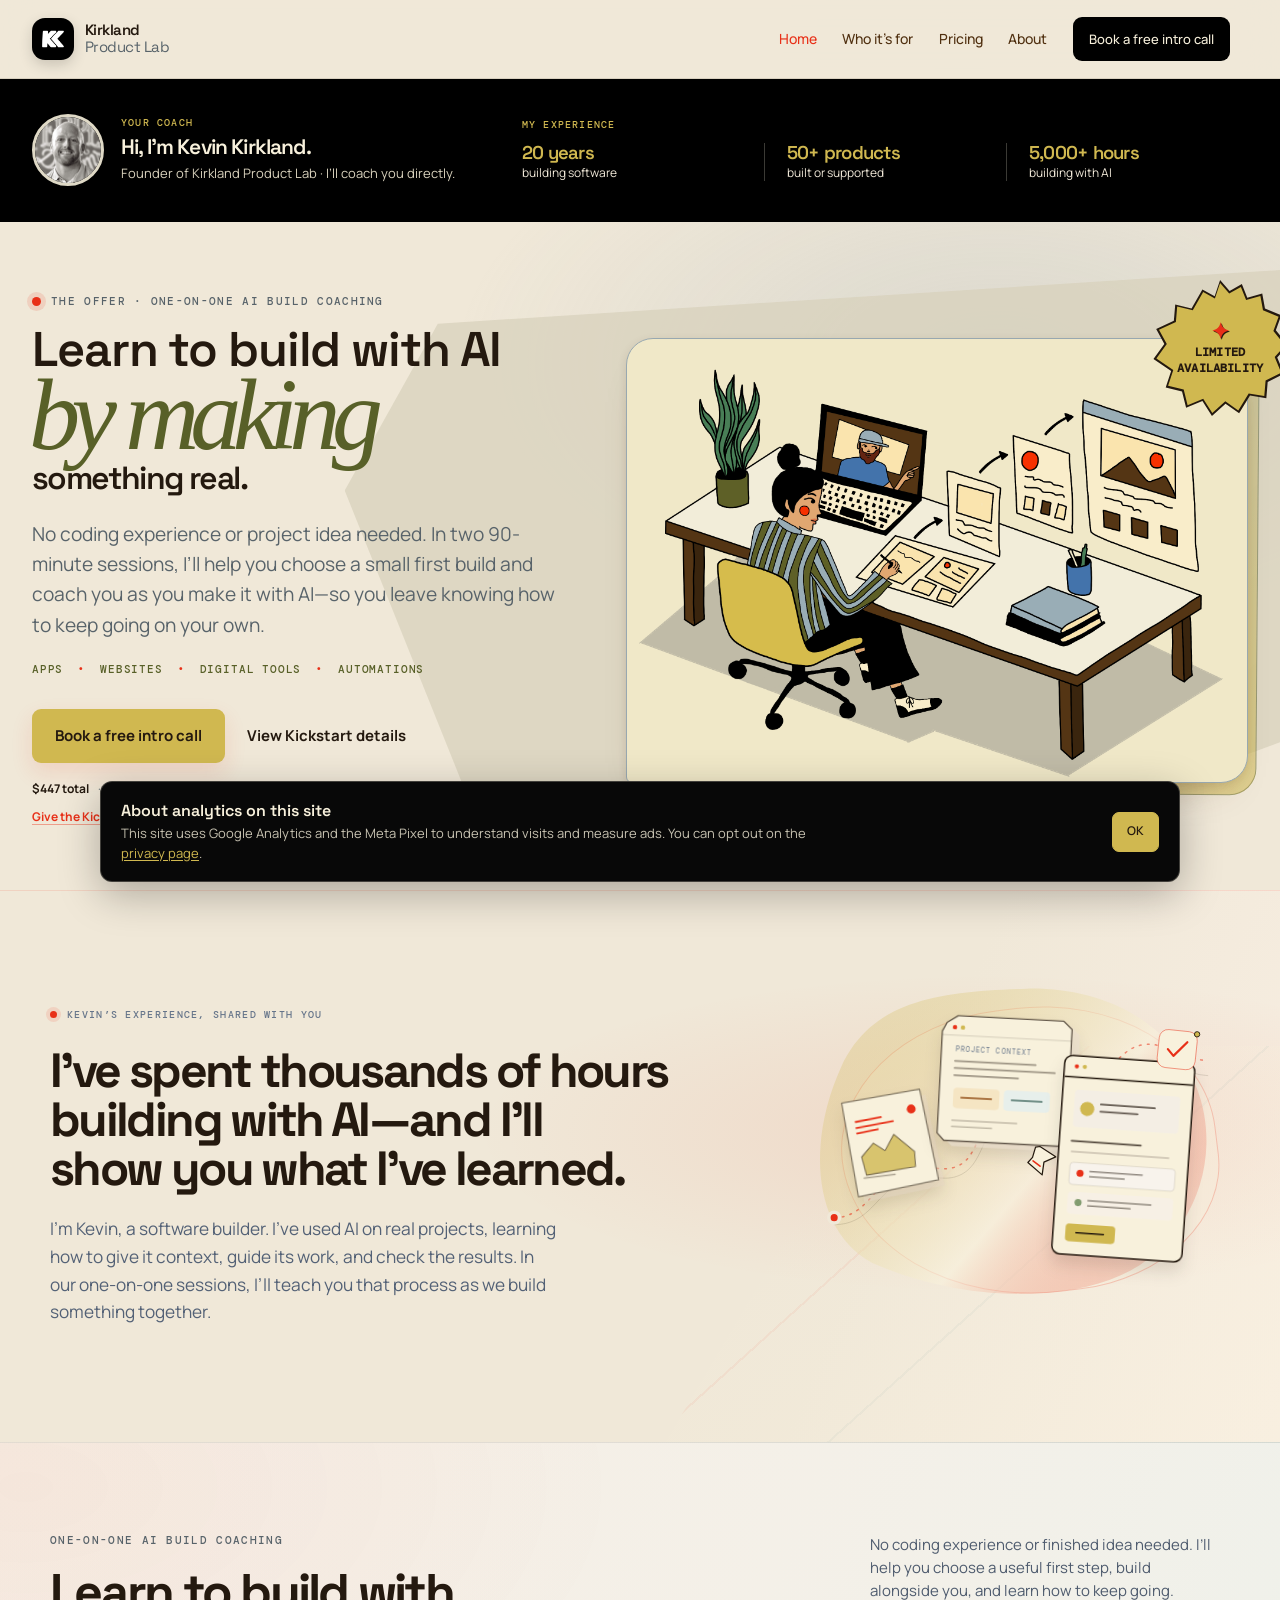
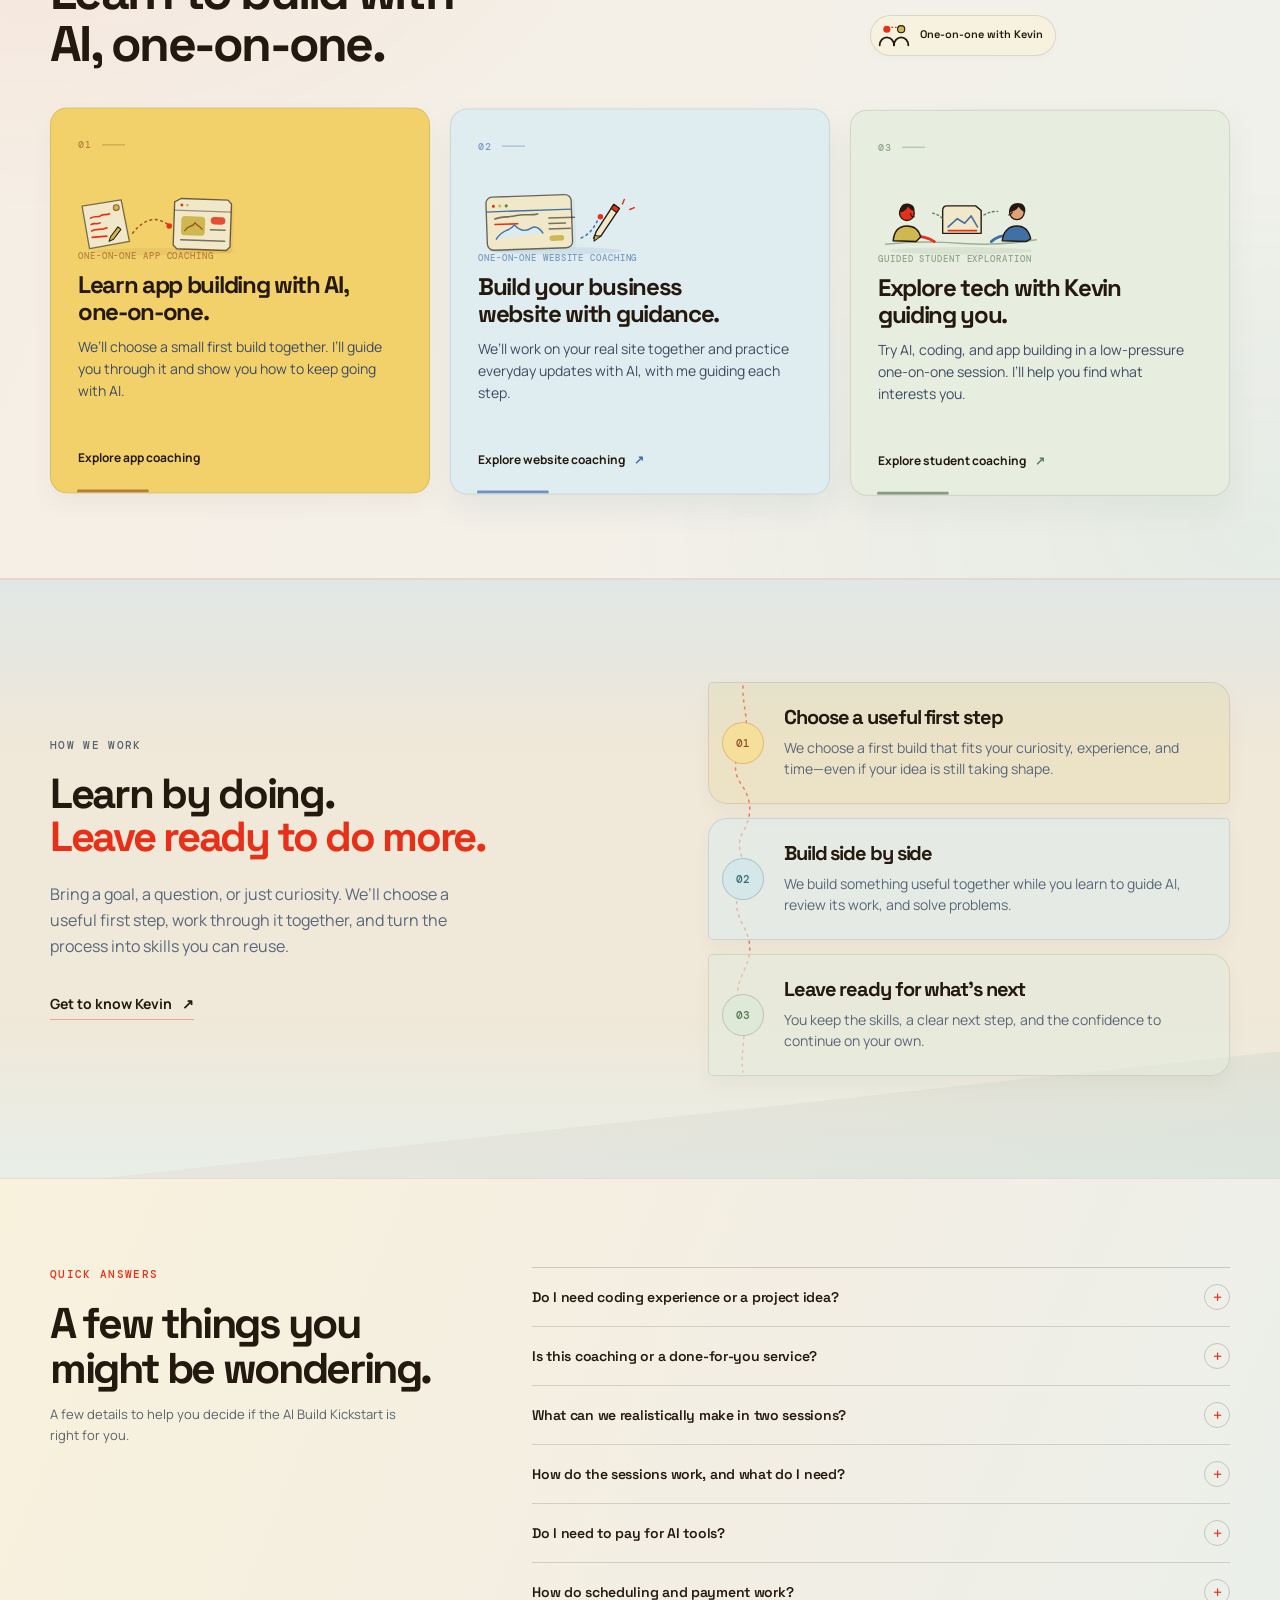
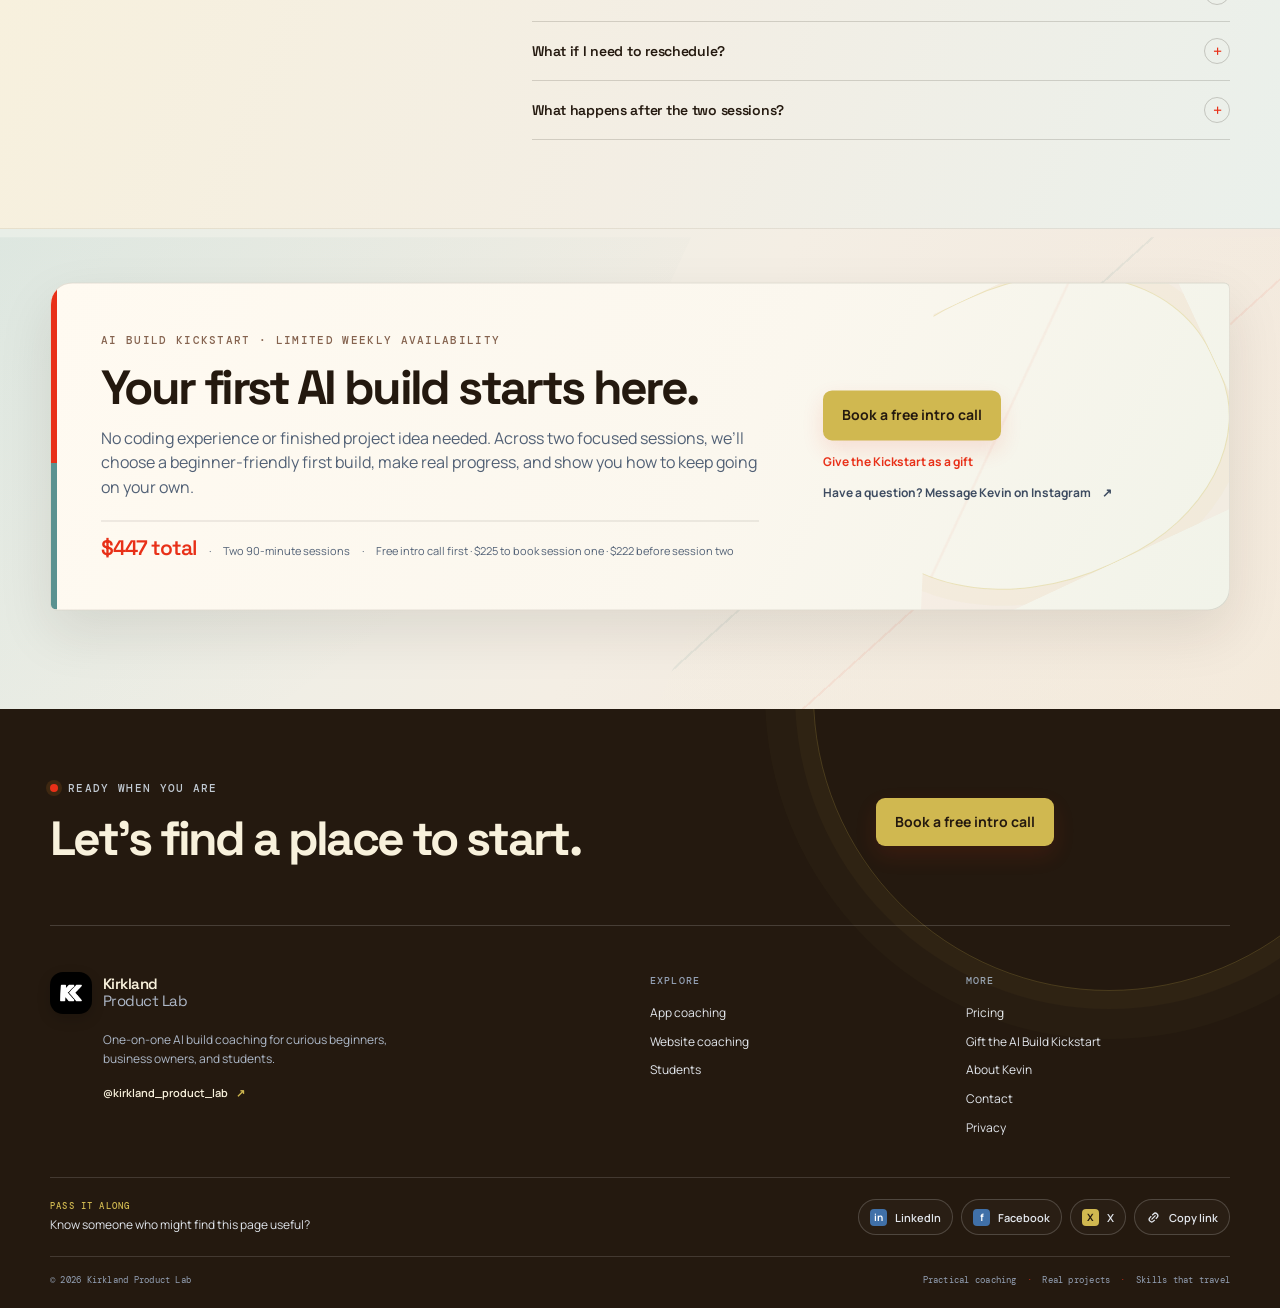
==== commit 853ac556: "Make tracking load by default with a notice banner and opt-out - Google Analytics now loads on page " ====
--- a/index.html
+++ b/index.html
@@ -77,9 +77,12 @@
     </script>
     <link rel="icon" href="assets/kpl-icon.png" />
     <link rel="stylesheet" href="styles.css?v=kpl-intro-call-20261119" />
-    <script type="module" src="site.js?v=kpl-intro-call-20261119"></script>
+    <script type="module" src="site.js?v=kpl-notice-only-20261119"></script>
     <!-- Meta Pixel Code -->
     <script>
+var kplTrackingOptOut = false;
+try { kplTrackingOptOut = localStorage.getItem('kpl-analytics-consent') === 'denied'; } catch (e) {}
+if (!kplTrackingOptOut) {
 !function(f,b,e,v,n,t,s)
 {if(f.fbq)return;n=f.fbq=function(){n.callMethod?
 n.callMethod.apply(n,arguments):n.queue.push(arguments)};
@@ -90,6 +93,7 @@
 'https://connect.facebook.net/en_US/fbevents.js');
 fbq('init', '1450840233862221');
 fbq('track', 'PageView');
+}
     </script>
     <noscript><img height="1" width="1" style="display:none"
 src="https://www.facebook.com/tr?id=1450840233862221&ev=PageView&noscript=1"
